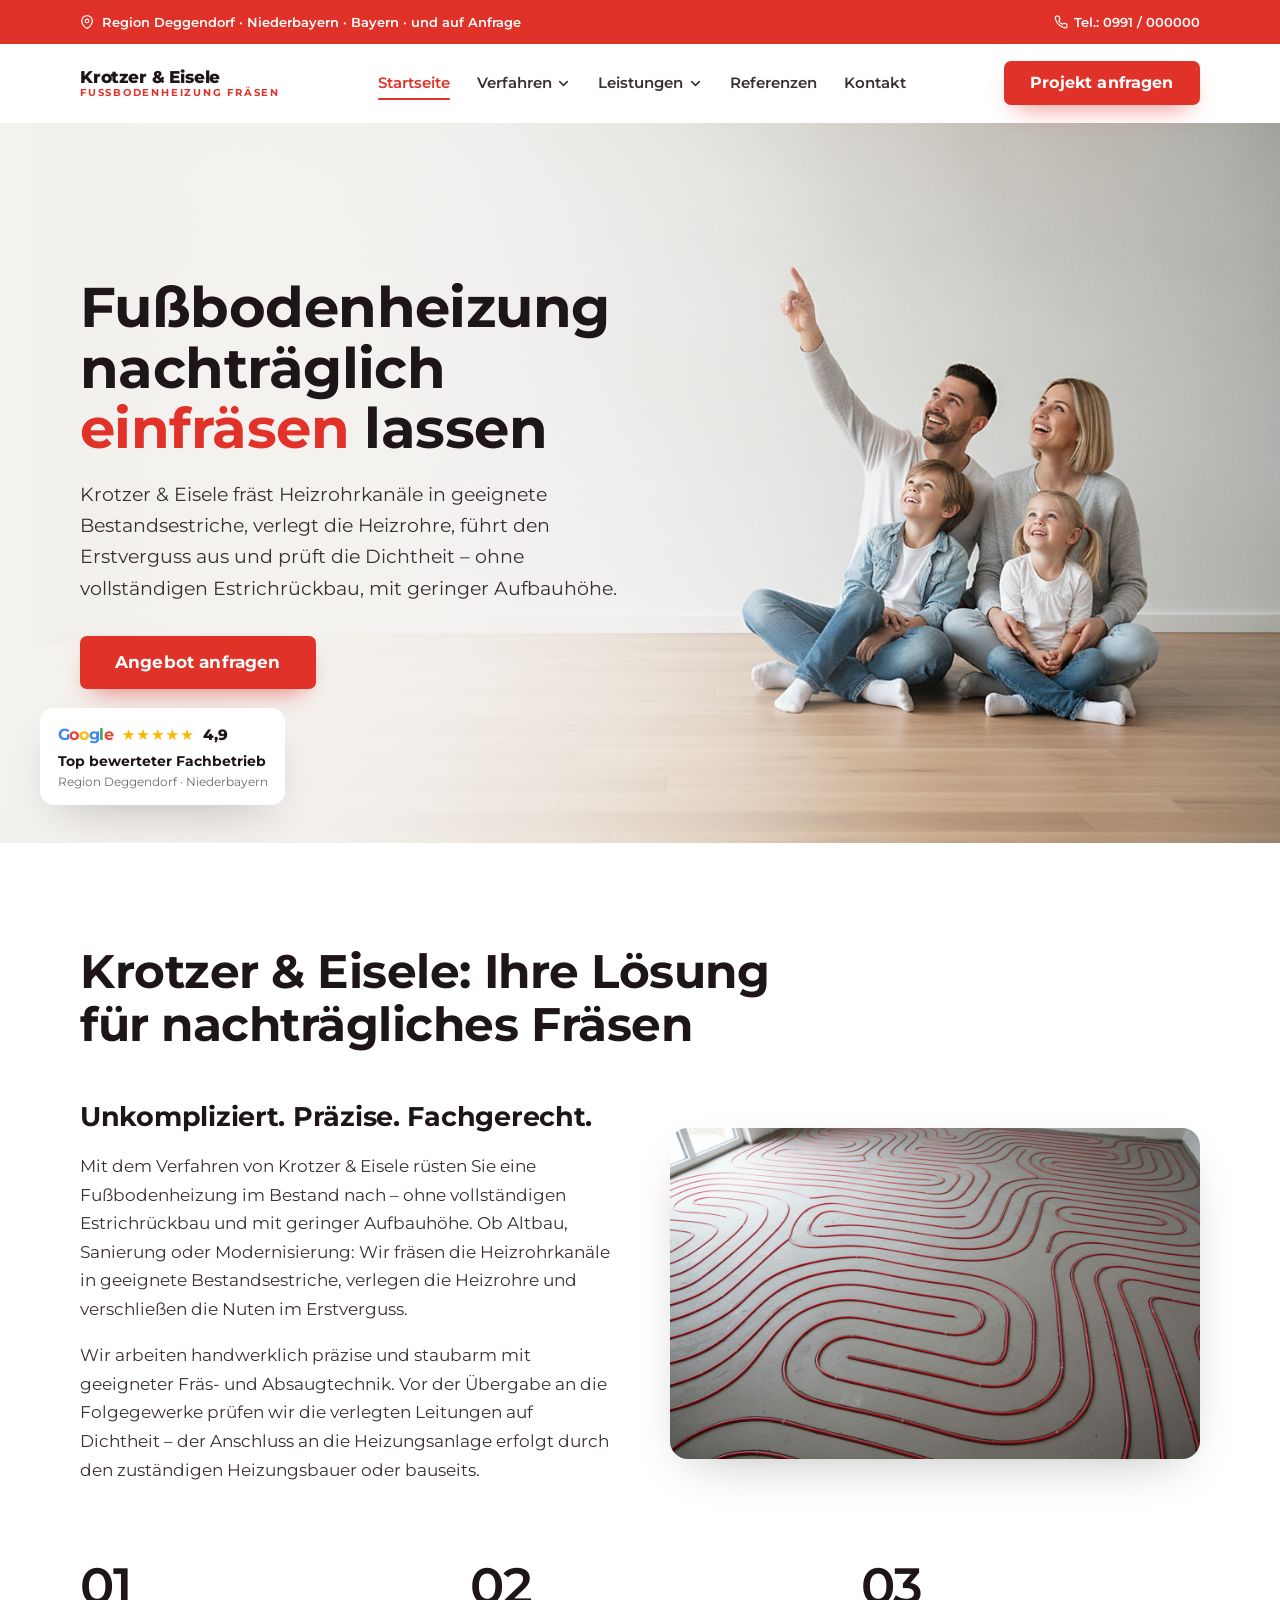
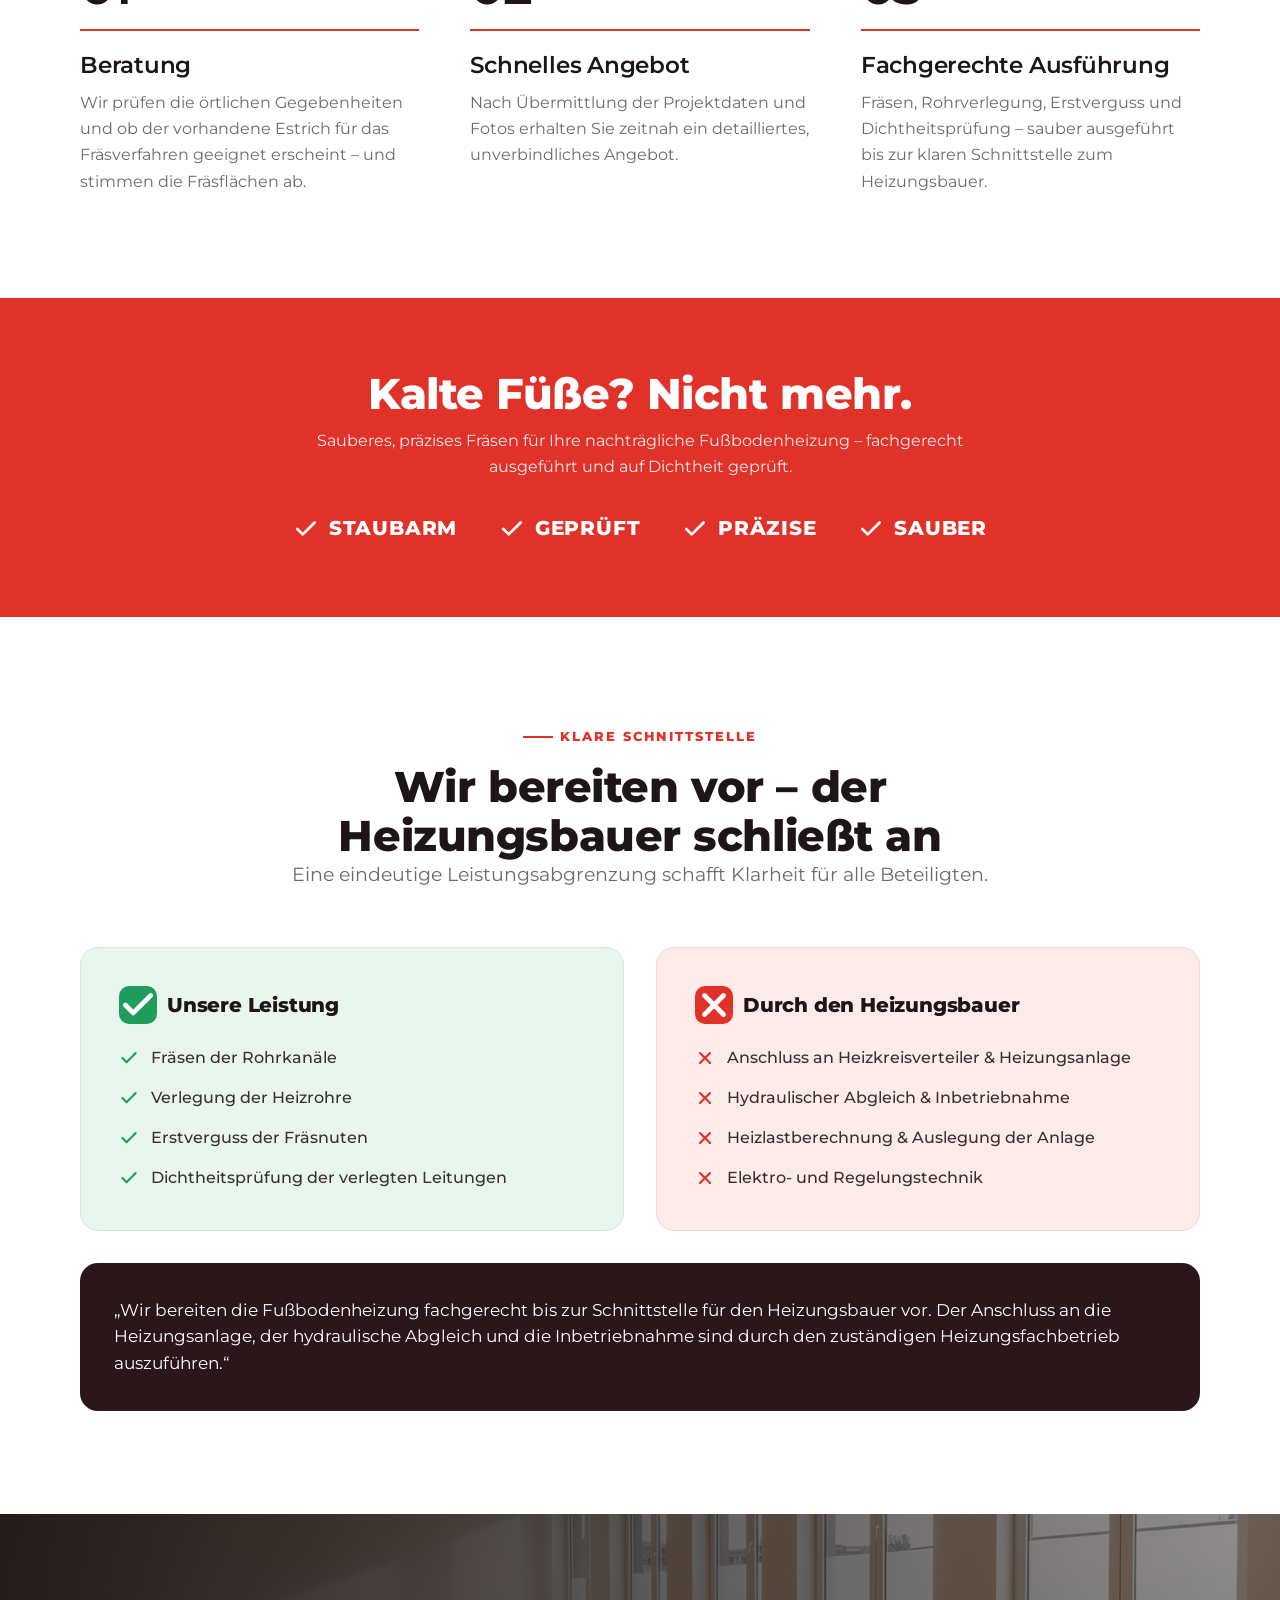
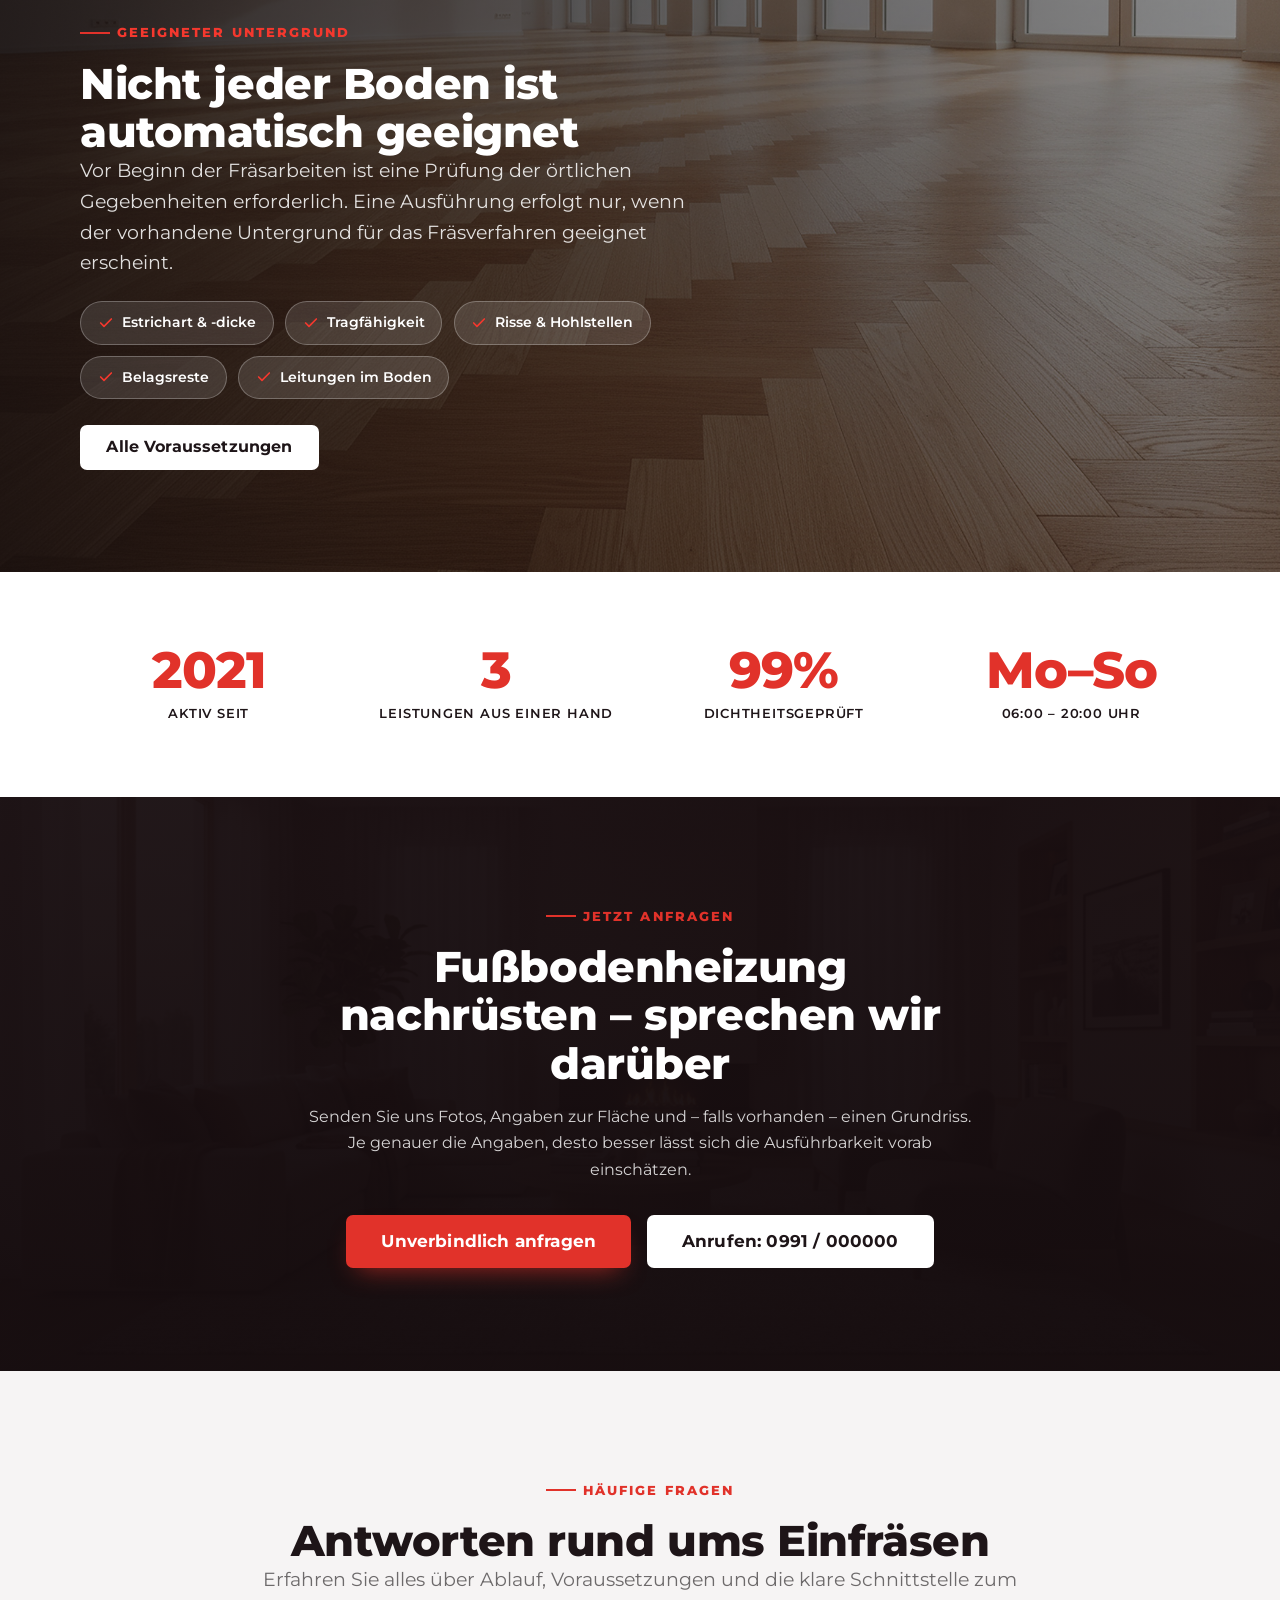
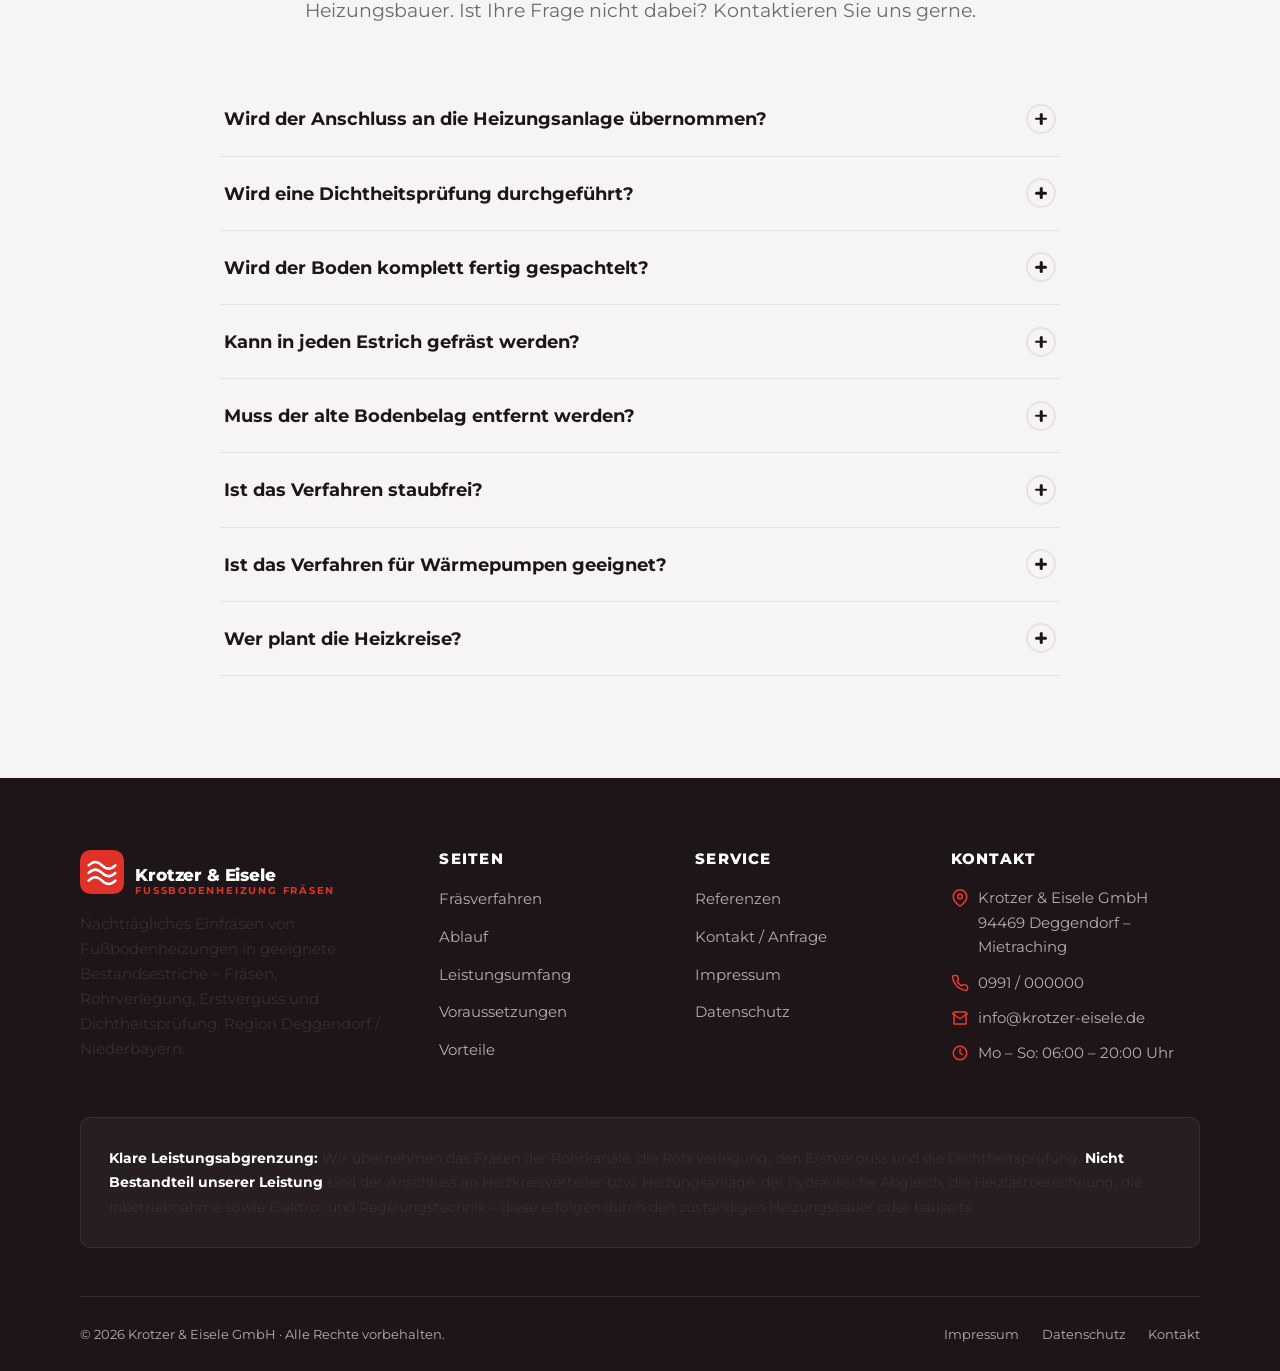
==== index.html @ 9b127408 "Website Krotzer & Eisele GmbH – Fußbodenheizung fräsen Mehrseitige Website (Start, Fräsverfahren, Ab" ====
<!DOCTYPE html>
<html lang="de">
<head>
<meta charset="UTF-8">
<meta name="viewport" content="width=device-width, initial-scale=1">
<title>Fußbodenheizung nachträglich einfräsen lassen | Krotzer &amp; Eisele GmbH</title>
<meta name="description" content="Krotzer &amp; Eisele GmbH fräst Fußbodenheizungen nachträglich in geeignete Bestandsestriche – Fräsen, Rohrverlegung, Erstverguss und Dichtheitsprüfung. Ohne vollständigen Estrichrückbau, mit geringer Aufbauhöhe. Region Deggendorf / Niederbayern.">
<meta name="keywords" content="Fußbodenheizung fräsen, Fußbodenheizung nachträglich fräsen, Fußbodenheizung einfräsen, Heizrohre in Estrich fräsen, Fußbodenheizung nachrüsten Deggendorf">
<link rel="preconnect" href="https://fonts.googleapis.com">
<link rel="preconnect" href="https://fonts.gstatic.com" crossorigin>
<link href="https://fonts.googleapis.com/css2?family=Montserrat:wght@400;500;600;700;800&display=swap" rel="stylesheet">
<link rel="stylesheet" href="css/style.css?v=22">
</head>
<body>

<!-- ============ HEADER (auf allen Seiten identisch) ============ -->
<!-- ============ TOP-LEISTE (auf allen Seiten identisch) ============ -->
<div class="topbar">
  <div class="container">
    <span class="topbar__regions"><svg viewBox="0 0 24 24" fill="none" stroke="currentColor" stroke-width="2" stroke-linecap="round" stroke-linejoin="round"><path d="M21 10c0 7-9 13-9 13s-9-6-9-13a9 9 0 0 1 18 0z"/><circle cx="12" cy="10" r="3"/></svg> Region Deggendorf · Niederbayern · Bayern · und auf Anfrage</span>
    <!-- TODO: echte Telefonnummer -->
    <a href="tel:+4999100000000"><svg viewBox="0 0 24 24" fill="none" stroke="currentColor" stroke-width="2" stroke-linecap="round" stroke-linejoin="round"><path d="M22 16.92v3a2 2 0 0 1-2.18 2 19.79 19.79 0 0 1-8.63-3.07 19.5 19.5 0 0 1-6-6 19.79 19.79 0 0 1-3.07-8.67A2 2 0 0 1 4.11 2h3a2 2 0 0 1 2 1.72c.13.96.36 1.9.7 2.81a2 2 0 0 1-.45 2.11L8.09 9.91a16 16 0 0 0 6 6l1.27-1.27a2 2 0 0 1 2.11-.45c.91.34 1.85.57 2.81.7A2 2 0 0 1 22 16.92z"/></svg> Tel.: 0991 / 000000</a>
  </div>
</div>
<header class="header">
  <div class="container nav">
    <a href="index.html" class="brand" aria-label="Krotzer & Eisele GmbH – Startseite">
      <span class="brand__txt"><b>Krotzer &amp; Eisele</b><small>Fußbodenheizung fräsen</small></span>
    </a>

    <nav class="nav-links" aria-label="Hauptnavigation">
      <a href="index.html">Startseite</a>
      <div class="nav-item has-dropdown">
        <a href="fraesen.html" class="nav-toggle" aria-haspopup="true">Verfahren<svg class="caret" viewBox="0 0 24 24" fill="none" stroke="currentColor" stroke-width="2.5" stroke-linecap="round" stroke-linejoin="round"><polyline points="6 9 12 15 18 9"/></svg></a>
        <div class="dropdown">
          <a href="fraesen.html">Fräsverfahren</a>
          <a href="ablauf.html">Ablauf</a>
          <a href="voraussetzungen.html">Voraussetzungen</a>
        </div>
      </div>
      <div class="nav-item has-dropdown">
        <a href="leistungen.html" class="nav-toggle" aria-haspopup="true">Leistungen<svg class="caret" viewBox="0 0 24 24" fill="none" stroke="currentColor" stroke-width="2.5" stroke-linecap="round" stroke-linejoin="round"><polyline points="6 9 12 15 18 9"/></svg></a>
        <div class="dropdown">
          <a href="leistungen.html">Leistungsumfang</a>
          <a href="vorteile.html">Vorteile</a>
        </div>
      </div>
      <a href="referenzen.html">Referenzen</a>
      <a href="kontakt.html">Kontakt</a>
    </nav>

    <div class="nav-cta">
      <a href="kontakt.html" class="btn btn--primary">Projekt anfragen</a>
      <button class="burger" aria-label="Menü öffnen" aria-expanded="false"><span></span><span></span><span></span></button>
    </div>
  </div>
</header>

<div class="mobile-nav" id="mobileNav">
  <ul>
    <li><a href="index.html">Startseite</a></li>
    <li><a href="fraesen.html">Fußbodenheizung fräsen</a></li>
    <li><a href="ablauf.html">Ablauf</a></li>
    <li><a href="leistungen.html">Leistungsumfang</a></li>
    <li><a href="voraussetzungen.html">Voraussetzungen</a></li>
    <li><a href="vorteile.html">Vorteile</a></li>
    <li><a href="referenzen.html">Referenzen / Projekte</a></li>
    <li><a href="kontakt.html">Kontakt / Anfrage</a></li>
    <a href="kontakt.html" class="btn btn--primary btn--block">Projekt anfragen</a>
  </ul>
</div>

<main>

  <!-- ============ HERO (Vollflächen-Bild, Familie rechts) ============ -->
  <section class="hero">
    <div class="container">
      <div class="hero__content">
        <h1 class="reveal">Fußbodenheizung nachträglich <span class="text-red">einfräsen</span> lassen</h1>
        <p class="hero__sub reveal" data-d="1">Krotzer &amp; Eisele fräst Heizrohrkanäle in geeignete Bestandsestriche, verlegt die Heizrohre, führt den Erstverguss aus und prüft die Dichtheit – ohne vollständigen Estrichrückbau, mit geringer Aufbauhöhe.</p>
        <div class="hero__actions reveal" data-d="2">
          <a href="kontakt.html" class="btn btn--primary btn--lg">Angebot anfragen</a>
        </div>
      </div>
    </div>
    <div class="hero__bg"><img src="assets/img/hero-familie-bg.jpg?v=3" alt="Familie mit zwei Kindern genießt die behagliche Wärme einer nachträglich eingefrästen Fußbodenheizung"></div>
    <!-- TODO: durch echte Google-/Trustindex-Bewertung ersetzen -->
    <div class="hero__badge reveal" data-d="3">
      <div class="gbadge__top">
        <span class="gbadge__g"><i style="color:#4285F4">G</i><i style="color:#EA4335">o</i><i style="color:#FBBC05">o</i><i style="color:#4285F4">g</i><i style="color:#34A853">l</i><i style="color:#EA4335">e</i></span>
        <span class="gbadge__stars">★★★★★</span>
        <span class="gbadge__rate">4,9</span>
      </div>
      <b>Top bewerteter Fachbetrieb</b>
      <small>Region Deggendorf · Niederbayern</small>
    </div>
  </section>

  <!-- ============ System / Lösung (Layout wie Referenz) ============ -->
  <section class="section">
    <div class="container">
      <h2 class="sys__title reveal">Krotzer &amp; Eisele: Ihre Lösung für nachträgliches Fräsen</h2>
      <div class="sys__grid">
        <div class="sys__text reveal">
          <h3>Unkompliziert. Präzise. Fachgerecht.</h3>
          <p>Mit dem Verfahren von Krotzer &amp; Eisele rüsten Sie eine Fußbodenheizung im Bestand nach – ohne vollständigen Estrichrückbau und mit geringer Aufbauhöhe. Ob Altbau, Sanierung oder Modernisierung: Wir fräsen die Heizrohrkanäle in geeignete Bestandsestriche, verlegen die Heizrohre und verschließen die Nuten im Erstverguss.</p>
          <p>Wir arbeiten handwerklich präzise und staubarm mit geeigneter Fräs- und Absaugtechnik. Vor der Übergabe an die Folgegewerke prüfen wir die verlegten Leitungen auf Dichtheit – der Anschluss an die Heizungsanlage erfolgt durch den zuständigen Heizungsbauer oder bauseits.</p>
        </div>
        <div class="sys__media reveal" data-d="1">
          <img src="assets/img/fraesbild-raum.png" alt="Gefräste Heizrohrkanäle mit verlegten Heizrohren in einem Raum">
        </div>
      </div>
      <div class="sys__steps">
        <div class="numstep reveal">
          <div class="numstep__n">01</div><div class="numstep__rule"></div>
          <h3>Beratung</h3>
          <p>Wir prüfen die örtlichen Gegebenheiten und ob der vorhandene Estrich für das Fräsverfahren geeignet erscheint – und stimmen die Fräsflächen ab.</p>
        </div>
        <div class="numstep reveal" data-d="1">
          <div class="numstep__n">02</div><div class="numstep__rule"></div>
          <h3>Schnelles Angebot</h3>
          <p>Nach Übermittlung der Projektdaten und Fotos erhalten Sie zeitnah ein detailliertes, unverbindliches Angebot.</p>
        </div>
        <div class="numstep reveal" data-d="2">
          <div class="numstep__n">03</div><div class="numstep__rule"></div>
          <h3>Fachgerechte Ausführung</h3>
          <p>Fräsen, Rohrverlegung, Erstverguss und Dichtheitsprüfung – sauber ausgeführt bis zur klaren Schnittstelle zum Heizungsbauer.</p>
        </div>
      </div>
    </div>
  </section>

  <!-- ============ USP Banner ============ -->
  <section class="section section--tight usp">
    <div class="container">
      <h2 class="reveal">Kalte Füße? Nicht mehr.</h2>
      <p class="reveal" style="color:rgba(255,255,255,.9);max-width:60ch;margin-inline:auto;margin-top:.6rem">Sauberes, präzises Fräsen für Ihre nachträgliche Fußbodenheizung – fachgerecht ausgeführt und auf Dichtheit geprüft.</p>
      <div class="usp__row reveal" data-d="1">
        <span><svg viewBox="0 0 24 24" fill="none" stroke="currentColor" stroke-width="2.5" stroke-linecap="round" stroke-linejoin="round"><polyline points="20 6 9 17 4 12"/></svg>Staubarm</span>
        <span><svg viewBox="0 0 24 24" fill="none" stroke="currentColor" stroke-width="2.5" stroke-linecap="round" stroke-linejoin="round"><polyline points="20 6 9 17 4 12"/></svg>Geprüft</span>
        <span><svg viewBox="0 0 24 24" fill="none" stroke="currentColor" stroke-width="2.5" stroke-linecap="round" stroke-linejoin="round"><polyline points="20 6 9 17 4 12"/></svg>Präzise</span>
        <span><svg viewBox="0 0 24 24" fill="none" stroke="currentColor" stroke-width="2.5" stroke-linecap="round" stroke-linejoin="round"><polyline points="20 6 9 17 4 12"/></svg>Sauber</span>
      </div>
    </div>
  </section>

  <!-- ============ Leistungsabgrenzung (Schnittstelle) ============ -->
  <section class="section">
    <div class="container">
      <div class="section-head section-head--center reveal">
        <span class="eyebrow eyebrow--center">Klare Schnittstelle</span>
        <h2>Wir bereiten vor – der Heizungsbauer schließt an</h2>
        <p class="lead" style="margin-inline:auto">Eine eindeutige Leistungsabgrenzung schafft Klarheit für alle Beteiligten.</p>
      </div>
      <div class="scope">
        <div class="scope__col scope__col--do reveal">
          <h3><span class="scope__badge"><svg viewBox="0 0 24 24" fill="none" stroke="currentColor" stroke-width="3" stroke-linecap="round" stroke-linejoin="round"><polyline points="20 6 9 17 4 12"/></svg></span>Unsere Leistung</h3>
          <ul>
            <li><svg viewBox="0 0 24 24" fill="none" stroke="currentColor" stroke-width="2.5" stroke-linecap="round" stroke-linejoin="round"><polyline points="20 6 9 17 4 12"/></svg>Fräsen der Rohrkanäle</li>
            <li><svg viewBox="0 0 24 24" fill="none" stroke="currentColor" stroke-width="2.5" stroke-linecap="round" stroke-linejoin="round"><polyline points="20 6 9 17 4 12"/></svg>Verlegung der Heizrohre</li>
            <li><svg viewBox="0 0 24 24" fill="none" stroke="currentColor" stroke-width="2.5" stroke-linecap="round" stroke-linejoin="round"><polyline points="20 6 9 17 4 12"/></svg>Erstverguss der Fräsnuten</li>
            <li><svg viewBox="0 0 24 24" fill="none" stroke="currentColor" stroke-width="2.5" stroke-linecap="round" stroke-linejoin="round"><polyline points="20 6 9 17 4 12"/></svg>Dichtheitsprüfung der verlegten Leitungen</li>
          </ul>
        </div>
        <div class="scope__col scope__col--dont reveal" data-d="1">
          <h3><span class="scope__badge"><svg viewBox="0 0 24 24" fill="none" stroke="currentColor" stroke-width="3" stroke-linecap="round" stroke-linejoin="round"><line x1="18" y1="6" x2="6" y2="18"/><line x1="6" y1="6" x2="18" y2="18"/></svg></span>Durch den Heizungsbauer</h3>
          <ul>
            <li><svg viewBox="0 0 24 24" fill="none" stroke="currentColor" stroke-width="2.5" stroke-linecap="round" stroke-linejoin="round"><line x1="18" y1="6" x2="6" y2="18"/><line x1="6" y1="6" x2="18" y2="18"/></svg>Anschluss an Heizkreisverteiler &amp; Heizungsanlage</li>
            <li><svg viewBox="0 0 24 24" fill="none" stroke="currentColor" stroke-width="2.5" stroke-linecap="round" stroke-linejoin="round"><line x1="18" y1="6" x2="6" y2="18"/><line x1="6" y1="6" x2="18" y2="18"/></svg>Hydraulischer Abgleich &amp; Inbetriebnahme</li>
            <li><svg viewBox="0 0 24 24" fill="none" stroke="currentColor" stroke-width="2.5" stroke-linecap="round" stroke-linejoin="round"><line x1="18" y1="6" x2="6" y2="18"/><line x1="6" y1="6" x2="18" y2="18"/></svg>Heizlastberechnung &amp; Auslegung der Anlage</li>
            <li><svg viewBox="0 0 24 24" fill="none" stroke="currentColor" stroke-width="2.5" stroke-linecap="round" stroke-linejoin="round"><line x1="18" y1="6" x2="6" y2="18"/><line x1="6" y1="6" x2="18" y2="18"/></svg>Elektro- und Regelungstechnik</li>
          </ul>
        </div>
      </div>
      <div class="scope__note reveal">„Wir bereiten die Fußbodenheizung fachgerecht bis zur Schnittstelle für den Heizungsbauer vor. Der Anschluss an die Heizungsanlage, der hydraulische Abgleich und die Inbetriebnahme sind durch den zuständigen Heizungsfachbetrieb auszuführen.“</div>
    </div>
  </section>

  <!-- ============ Voraussetzungen Teaser (Vollflächen-Bild) ============ -->
  <section class="section bgband">
    <div class="bgband__img"><img src="assets/img/parkett-boden.jpg?v=1" alt="Parkettboden – nicht jeder Untergrund ist automatisch zum Einfräsen geeignet"></div>
    <div class="container">
      <div class="bgband__content reveal">
        <span class="eyebrow">Geeigneter Untergrund</span>
        <h2>Nicht jeder Boden ist automatisch geeignet</h2>
        <p class="lead" style="margin-bottom:1.4rem">Vor Beginn der Fräsarbeiten ist eine Prüfung der örtlichen Gegebenheiten erforderlich. Eine Ausführung erfolgt nur, wenn der vorhandene Untergrund für das Fräsverfahren geeignet erscheint.</p>
        <ul class="chips">
          <li><svg viewBox="0 0 24 24" fill="none" stroke="currentColor" stroke-width="2.5" stroke-linecap="round" stroke-linejoin="round"><polyline points="20 6 9 17 4 12"/></svg>Estrichart &amp; -dicke</li>
          <li><svg viewBox="0 0 24 24" fill="none" stroke="currentColor" stroke-width="2.5" stroke-linecap="round" stroke-linejoin="round"><polyline points="20 6 9 17 4 12"/></svg>Tragfähigkeit</li>
          <li><svg viewBox="0 0 24 24" fill="none" stroke="currentColor" stroke-width="2.5" stroke-linecap="round" stroke-linejoin="round"><polyline points="20 6 9 17 4 12"/></svg>Risse &amp; Hohlstellen</li>
          <li><svg viewBox="0 0 24 24" fill="none" stroke="currentColor" stroke-width="2.5" stroke-linecap="round" stroke-linejoin="round"><polyline points="20 6 9 17 4 12"/></svg>Belagsreste</li>
          <li><svg viewBox="0 0 24 24" fill="none" stroke="currentColor" stroke-width="2.5" stroke-linecap="round" stroke-linejoin="round"><polyline points="20 6 9 17 4 12"/></svg>Leitungen im Boden</li>
        </ul>
        <div style="margin-top:1.6rem"><a href="voraussetzungen.html" class="btn btn--light">Alle Voraussetzungen</a></div>
      </div>
    </div>
  </section>

  <!-- ============ Stats ============ -->
  <section class="section section--tight">
    <div class="container">
      <div class="stats">
        <div class="reveal"><div class="stat__num">2021</div><div class="stat__label">Aktiv seit</div></div>
        <div class="reveal" data-d="1"><div class="stat__num"><span data-count="4">0</span></div><div class="stat__label">Leistungen aus einer Hand</div></div>
        <div class="reveal" data-d="2"><div class="stat__num"><span data-count="100">0</span>%</div><div class="stat__label">Dichtheitsgeprüft</div></div>
        <div class="reveal" data-d="3"><div class="stat__num">Mo–So</div><div class="stat__label">06:00 – 20:00 Uhr</div></div>
      </div>
    </div>
  </section>

  <!-- ============ CTA ============ -->
  <section class="section cta">
    <div class="cta__media"><img src="assets/img/cta-warmth.png" alt="Behaglich warmer Wohnraum"></div>
    <div class="container">
      <div class="cta__inner reveal">
        <span class="eyebrow eyebrow--center">Jetzt anfragen</span>
        <h2>Fußbodenheizung nachrüsten – sprechen wir darüber</h2>
        <p>Senden Sie uns Fotos, Angaben zur Fläche und – falls vorhanden – einen Grundriss. Je genauer die Angaben, desto besser lässt sich die Ausführbarkeit vorab einschätzen.</p>
        <div class="cta__actions">
          <a href="kontakt.html" class="btn btn--primary btn--lg">Unverbindlich anfragen</a>
          <!-- TODO: echte Telefonnummer -->
          <a href="tel:+4999100000000" class="btn btn--light btn--lg">Anrufen: 0991 / 000000</a>
        </div>
      </div>
    </div>
  </section>

  <!-- ============ FAQ (letzte Section der Landingpage) ============ -->
  <section class="section section--soft" id="faq">
    <div class="container">
      <div class="section-head section-head--center reveal">
        <span class="eyebrow eyebrow--center">Häufige Fragen</span>
        <h2>Antworten rund ums Einfräsen</h2>
        <p class="lead" style="margin-inline:auto">Erfahren Sie alles über Ablauf, Voraussetzungen und die klare Schnittstelle zum Heizungsbauer. Ist Ihre Frage nicht dabei? Kontaktieren Sie uns gerne.</p>
      </div>
      <div class="faq">
        <div class="faq__item reveal">
          <button class="faq__q" aria-expanded="false">Wird der Anschluss an die Heizungsanlage übernommen?<span class="faq__ic"></span></button>
          <div class="faq__a"><div class="faq__a-inner">Nein. Die Krotzer &amp; Eisele GmbH übernimmt das Fräsen, die Rohrverlegung, den Erstverguss und die Dichtheitsprüfung. Der Anschluss an die Heizungsanlage bzw. an den Heizkreisverteiler erfolgt durch den Heizungsbauer oder bauseits.</div></div>
        </div>
        <div class="faq__item reveal">
          <button class="faq__q" aria-expanded="false">Wird eine Dichtheitsprüfung durchgeführt?<span class="faq__ic"></span></button>
          <div class="faq__a"><div class="faq__a-inner">Ja. Nach der Verlegung der Heizrohre wird eine Dichtheitsprüfung durchgeführt.</div></div>
        </div>
        <div class="faq__item reveal">
          <button class="faq__q" aria-expanded="false">Wird der Boden komplett fertig gespachtelt?<span class="faq__ic"></span></button>
          <div class="faq__a"><div class="faq__a-inner">Die Krotzer &amp; Eisele GmbH führt den Erstverguss der Fräsnuten aus. Weitere Ausgleichs-, Spachtel-, Oberbelags- oder Bodenbelagsarbeiten sind gesondert abzustimmen.</div></div>
        </div>
        <div class="faq__item reveal">
          <button class="faq__q" aria-expanded="false">Kann in jeden Estrich gefräst werden?<span class="faq__ic"></span></button>
          <div class="faq__a"><div class="faq__a-inner">Nein. Der vorhandene Estrich muss geeignet sein. Estrichart, Estrichdicke, Tragfähigkeit, Hohlstellen, Risse, Feuchte und vorhandene Belagsreste sind vorab zu prüfen.</div></div>
        </div>
        <div class="faq__item reveal">
          <button class="faq__q" aria-expanded="false">Muss der alte Bodenbelag entfernt werden?<span class="faq__ic"></span></button>
          <div class="faq__a"><div class="faq__a-inner">In der Regel muss der vorhandene Bodenbelag entfernt werden, damit der Estrich zugänglich ist und die Fräsarbeiten ordnungsgemäß ausgeführt werden können. Die konkrete Vorbereitung hängt vom vorhandenen Bodenaufbau ab.</div></div>
        </div>
        <div class="faq__item reveal">
          <button class="faq__q" aria-expanded="false">Ist das Verfahren staubfrei?<span class="faq__ic"></span></button>
          <div class="faq__a"><div class="faq__a-inner">Mit geeigneter Fräs- und Absaugtechnik kann staubarm gearbeitet werden. Eine vollständig staubfreie Ausführung sollte jedoch nicht pauschal zugesichert werden.</div></div>
        </div>
        <div class="faq__item reveal">
          <button class="faq__q" aria-expanded="false">Ist das Verfahren für Wärmepumpen geeignet?<span class="faq__ic"></span></button>
          <div class="faq__a"><div class="faq__a-inner">Eine Fußbodenheizung kann aufgrund niedriger Systemtemperaturen gut mit modernen Wärmeerzeugern, insbesondere Wärmepumpen, kombiniert werden. Die heizungstechnische Auslegung, der Anschluss und die Inbetriebnahme sind durch den Heizungsbauer bzw. Fachplaner festzulegen.</div></div>
        </div>
        <div class="faq__item reveal">
          <button class="faq__q" aria-expanded="false">Wer plant die Heizkreise?<span class="faq__ic"></span></button>
          <div class="faq__a"><div class="faq__a-inner">Die Fräs- und Rohrführung wird vor Ausführung abgestimmt. Die heizungstechnische Auslegung, Heizlastberechnung, Dimensionierung, Verteilerplanung und Einbindung in die Heizungsanlage sind durch den Heizungsbauer oder Fachplaner zu erbringen, sofern dies nicht gesondert beauftragt wird.</div></div>
        </div>
      </div>
    </div>
  </section>

</main>

<!-- ============ FOOTER (auf allen Seiten identisch) ============ -->
<footer class="footer">
  <div class="container">
    <div class="footer__grid">
      <div class="footer__brand">
        <a href="index.html" class="brand" aria-label="Krotzer & Eisele GmbH">
          <svg class="brand__mark" viewBox="0 0 46 46" aria-hidden="true">
            <rect width="46" height="46" rx="11" fill="#E1322A"/>
            <g stroke="#fff" stroke-width="2.6" fill="none" stroke-linecap="round">
              <path d="M9 16 q7 -7 14 0 t14 0"/><path d="M9 24 q7 -7 14 0 t14 0"/><path d="M9 32 q7 -7 14 0 t14 0"/>
            </g>
          </svg>
          <span class="brand__txt"><b>Krotzer &amp; Eisele</b><small>Fußbodenheizung fräsen</small></span>
        </a>
        <p>Nachträgliches Einfräsen von Fußbodenheizungen in geeignete Bestandsestriche – Fräsen, Rohrverlegung, Erstverguss und Dichtheitsprüfung. Region Deggendorf / Niederbayern.</p>
      </div>
      <div>
        <h4>Seiten</h4>
        <ul>
          <li><a href="fraesen.html">Fräsverfahren</a></li>
          <li><a href="ablauf.html">Ablauf</a></li>
          <li><a href="leistungen.html">Leistungsumfang</a></li>
          <li><a href="voraussetzungen.html">Voraussetzungen</a></li>
          <li><a href="vorteile.html">Vorteile</a></li>
        </ul>
      </div>
      <div>
        <h4>Service</h4>
        <ul>
          <li><a href="referenzen.html">Referenzen</a></li>
          <li><a href="kontakt.html">Kontakt / Anfrage</a></li>
          <li><a href="impressum.html">Impressum</a></li>
          <li><a href="datenschutz.html">Datenschutz</a></li>
        </ul>
      </div>
      <div>
        <h4>Kontakt</h4>
        <ul class="footer__contact">
          <li><svg viewBox="0 0 24 24" fill="none" stroke="currentColor" stroke-width="2" stroke-linecap="round" stroke-linejoin="round"><path d="M21 10c0 7-9 13-9 13s-9-6-9-13a9 9 0 0 1 18 0z"/><circle cx="12" cy="10" r="3"/></svg><span>Krotzer &amp; Eisele GmbH<br>94469 Deggendorf – Mietraching</span></li>
          <li><svg viewBox="0 0 24 24" fill="none" stroke="currentColor" stroke-width="2" stroke-linecap="round" stroke-linejoin="round"><path d="M22 16.92v3a2 2 0 0 1-2.18 2 19.79 19.79 0 0 1-8.63-3.07 19.5 19.5 0 0 1-6-6 19.79 19.79 0 0 1-3.07-8.67A2 2 0 0 1 4.11 2h3a2 2 0 0 1 2 1.72c.13.96.36 1.9.7 2.81a2 2 0 0 1-.45 2.11L8.09 9.91a16 16 0 0 0 6 6l1.27-1.27a2 2 0 0 1 2.11-.45c.91.34 1.85.57 2.81.7A2 2 0 0 1 22 16.92z"/></svg><a href="tel:+4999100000000">0991 / 000000</a></li>
          <li><svg viewBox="0 0 24 24" fill="none" stroke="currentColor" stroke-width="2" stroke-linecap="round" stroke-linejoin="round"><path d="M4 4h16v16H4z"/><path d="m22 6-10 7L2 6"/></svg><a href="mailto:info@krotzer-eisele.de">info@krotzer-eisele.de</a></li>
          <li><svg viewBox="0 0 24 24" fill="none" stroke="currentColor" stroke-width="2" stroke-linecap="round" stroke-linejoin="round"><circle cx="12" cy="12" r="9"/><path d="M12 7v5l3 2"/></svg><span>Mo – So: 06:00 – 20:00 Uhr</span></li>
        </ul>
      </div>
    </div>

    <div class="footer__scope">
      <p><b>Klare Leistungsabgrenzung:</b> Wir übernehmen das Fräsen der Rohrkanäle, die Rohrverlegung, den Erstverguss und die Dichtheitsprüfung. <b>Nicht Bestandteil unserer Leistung</b> sind der Anschluss an Heizkreisverteiler bzw. Heizungsanlage, der hydraulische Abgleich, die Heizlastberechnung, die Inbetriebnahme sowie Elektro- und Regelungstechnik – diese erfolgen durch den zuständigen Heizungsbauer oder bauseits.</p>
    </div>

    <div class="footer__bar">
      <span>© <span data-year>2026</span> Krotzer &amp; Eisele GmbH · Alle Rechte vorbehalten.</span>
      <span class="links"><a href="impressum.html">Impressum</a><a href="datenschutz.html">Datenschutz</a><a href="kontakt.html">Kontakt</a></span>
    </div>
  </div>
</footer>

<script src="js/main.js"></script>
</body>
</html>
---- css/style.css ----
/* =====================================================================
   Krotzer & Eisele GmbH – Fußbodenheizung fräsen
   Design system  ·  inspiriert am Look von MYN Fräsen
   Rot-Akzent / dunkles Anthrazit / Montserrat / klare Kanten
   ===================================================================== */

:root{
  /* Brand */
  --red:        #E1322A;
  --red-2:      #F4382E;
  --red-dark:   #B5241D;
  --ink:        #1E1518;   /* fast schwarz, leicht warm */
  --ink-2:      #2B161B;   /* dunkles Rotbraun (Referenz) */
  --ink-soft:   #3a2f31;

  --text:       #34302f;
  --muted:      #6d6a6b;
  --line:       #e7e3e3;

  --bg:         #ffffff;
  --bg-soft:    #f6f4f4;
  --bg-soft-2:  #f0ecec;

  --green:      #1f9d5c;
  --green-soft: #e8f6ee;
  --red-soft:   #fcebe9;

  --radius:     10px;
  --radius-sm:  7px;
  --radius-lg:  18px;
  --shadow:     0 18px 50px -22px rgba(20,12,14,.30);
  --shadow-sm:  0 8px 26px -16px rgba(20,12,14,.34);

  --maxw:       1200px;
  --gut:        clamp(20px, 5vw, 40px);

  --ff:         "Montserrat", system-ui, -apple-system, Segoe UI, Roboto, sans-serif;
  --t:          .28s cubic-bezier(.4,.0,.2,1);
}

/* ---------- reset ---------- */
*,*::before,*::after{box-sizing:border-box;margin:0;padding:0}
html{scroll-behavior:smooth;-webkit-text-size-adjust:100%}
body{
  font-family:var(--ff);color:var(--text);background:var(--bg);
  line-height:1.65;font-size:16px;font-weight:400;
  overflow-x:hidden;-webkit-font-smoothing:antialiased;
}
img{max-width:100%;display:block;height:auto}
a{color:inherit;text-decoration:none}
ul{list-style:none}
button{font-family:inherit;cursor:pointer;border:none;background:none}
input,textarea,select{font-family:inherit;font-size:1rem}

/* ---------- layout ---------- */
.container{width:100%;max-width:var(--maxw);margin-inline:auto;padding-inline:var(--gut)}
.section{padding-block:clamp(60px,8vw,108px)}
.section--soft{background:var(--bg-soft)}
.section--tight{padding-block:clamp(44px,6vw,72px)}

/* ---------- typography ---------- */
h1,h2,h3,h4{font-weight:800;line-height:1.12;color:var(--ink);letter-spacing:-.01em}
h1{font-size:clamp(2.1rem,5.2vw,3.6rem)}
h2{font-size:clamp(1.7rem,3.6vw,2.7rem)}
h3{font-size:clamp(1.18rem,2vw,1.5rem)}
p{color:var(--text)}
strong{font-weight:700;color:var(--ink)}

.eyebrow{
  display:inline-flex;align-items:center;gap:.55em;
  font-size:.8rem;font-weight:800;letter-spacing:.16em;text-transform:uppercase;
  color:var(--red);margin-bottom:1rem;
}
.eyebrow::before{content:"";width:30px;height:2px;background:var(--red);display:inline-block}
.eyebrow--center{justify-content:center}

.lead{font-size:clamp(1.02rem,1.5vw,1.16rem);color:var(--muted);max-width:62ch}
.section-head{max-width:760px;margin-bottom:clamp(34px,5vw,56px)}
.section-head--center{margin-inline:auto;text-align:center}

.text-red{color:var(--red)}
.uppercase{text-transform:uppercase}

/* ---------- buttons ---------- */
.btn{
  display:inline-flex;align-items:center;justify-content:center;gap:.6em;
  font-weight:700;font-size:.97rem;letter-spacing:.01em;
  padding:.95em 1.7em;border-radius:var(--radius-sm);
  transition:transform var(--t),box-shadow var(--t),background var(--t),color var(--t);
  white-space:nowrap;line-height:1;
}
.btn svg{width:1.1em;height:1.1em}
.btn--primary{background:var(--red);color:#fff;box-shadow:0 12px 26px -12px rgba(225,50,42,.7)}
.btn--primary:hover{background:var(--red-dark);transform:translateY(-2px);box-shadow:0 16px 30px -12px rgba(225,50,42,.8)}
.btn--ghost{background:transparent;color:var(--ink);border:2px solid var(--line)}
.btn--ghost:hover{border-color:var(--ink);transform:translateY(-2px)}
.btn--light{background:#fff;color:var(--ink)}
.btn--light:hover{transform:translateY(-2px);box-shadow:var(--shadow-sm)}
.btn--lg{padding:1.1em 2.1em;font-size:1.04rem}
.btn--block{width:100%}

/* ---------- header ---------- */
.header{
  position:sticky;top:0;z-index:60;background:rgba(255,255,255,.92);
  backdrop-filter:saturate(140%) blur(10px);
  border-bottom:1px solid transparent;transition:box-shadow var(--t),border-color var(--t)}
.header.is-stuck{box-shadow:0 8px 30px -18px rgba(0,0,0,.3);border-bottom-color:var(--line)}
.nav{display:flex;align-items:center;justify-content:space-between;gap:1.5rem;height:78px}
.brand{display:flex;align-items:center;gap:.7rem;flex-shrink:0}
.brand__mark{height:46px;width:46px;flex-shrink:0;display:block}
.brand__txt{display:flex;flex-direction:column;line-height:1.05}
.brand__txt b{font-size:1.05rem;font-weight:800;color:var(--ink);letter-spacing:-.01em}
.brand__txt small{font-size:.62rem;font-weight:700;letter-spacing:.18em;text-transform:uppercase;color:var(--red)}
.footer__brand .brand__txt b{color:#fff}
.nav-links{display:flex;align-items:center;gap:.25rem}
.nav-links a{
  font-size:.92rem;font-weight:600;color:var(--ink-soft);
  padding:.5em .78em;border-radius:6px;position:relative;transition:color var(--t);white-space:nowrap}
.nav-links a:hover,.nav-links a.active{color:var(--red)}
.nav-links>a.active::after,.nav-toggle.active::after{content:"";position:absolute;left:.78em;right:.78em;bottom:.15em;height:2px;background:var(--red);border-radius:2px}

/* dropdown */
.nav-item{position:relative;display:inline-flex;align-items:center}
.nav-toggle{display:inline-flex;align-items:center;gap:.32em}
.nav-toggle .caret{width:15px;height:15px;transition:transform var(--t)}
.nav-item:hover .nav-toggle .caret,.nav-item:focus-within .nav-toggle .caret{transform:rotate(180deg)}
.dropdown{position:absolute;top:100%;left:0;min-width:238px;background:#fff;border:1px solid var(--line);
  border-radius:12px;box-shadow:var(--shadow);padding:8px;display:flex;flex-direction:column;gap:2px;
  opacity:0;visibility:hidden;transform:translateY(10px);
  transition:opacity var(--t),transform var(--t),visibility var(--t);z-index:70}
.dropdown::before{content:"";position:absolute;left:0;right:0;top:-12px;height:12px}
.nav-item:hover .dropdown,.nav-item:focus-within .dropdown{opacity:1;visibility:visible;transform:none}
.dropdown a{padding:.64em .85em;border-radius:7px;font-size:.9rem;font-weight:600;color:var(--ink-soft);white-space:nowrap}
.dropdown a::after{display:none!important}
.dropdown a:hover,.dropdown a.active{background:var(--bg-soft);color:var(--red)}
.nav-cta{display:flex;align-items:center;gap:.9rem;flex-shrink:0}
.nav-phone{display:inline-flex;align-items:center;gap:.5em;font-weight:700;color:var(--ink);font-size:.95rem}
.nav-phone svg{width:1.05em;height:1.05em;color:var(--red)}
.burger{display:none;flex-direction:column;gap:5px;padding:8px;margin-right:-8px}
.burger span{width:26px;height:2.5px;background:var(--ink);border-radius:3px;transition:var(--t)}
.burger.is-open span:nth-child(1){transform:translateY(7.5px) rotate(45deg)}
.burger.is-open span:nth-child(2){opacity:0}
.burger.is-open span:nth-child(3){transform:translateY(-7.5px) rotate(-45deg)}

/* mobile drawer */
.mobile-nav{
  position:fixed;inset:78px 0 auto 0;background:#fff;z-index:55;
  transform:translateY(-120%);transition:transform .4s cubic-bezier(.4,0,.2,1);
  box-shadow:var(--shadow);border-bottom:1px solid var(--line);
  max-height:calc(100vh - 78px);overflow-y:auto}
.mobile-nav.is-open{transform:translateY(0)}
.mobile-nav ul{padding:14px var(--gut) 26px}
.mobile-nav a{display:block;padding:.95em .2em;font-weight:600;border-bottom:1px solid var(--line);color:var(--ink)}
.mobile-nav a:last-of-type{border-bottom:none}
.mobile-nav .btn{margin-top:18px}

/* ---------- top utility bar ---------- */
.topbar{background:var(--red);color:#fff;font-size:.84rem;font-weight:600}
.topbar .container{display:flex;align-items:center;justify-content:space-between;gap:1rem;min-height:44px;padding-block:.4rem}
.topbar a{color:#fff;display:inline-flex;align-items:center;gap:.45em}
.topbar a:hover{opacity:.85}
.topbar__regions{display:inline-flex;align-items:center;gap:.55em}
.topbar svg{width:1.05em;height:1.05em}

/* ---------- hero (Vollflächen-Bild, Familie rechts) ---------- */
.hero{position:relative;overflow:hidden;background:#f1efec;display:flex;align-items:center;min-height:min(82vh,720px)}
.hero__bg{position:absolute;inset:0;z-index:0}
.hero__bg img{width:100%;height:100%;object-fit:cover;object-position:right center;display:block}
.hero__bg::after{content:"";position:absolute;inset:0;
  background:linear-gradient(90deg,rgba(244,242,239,.98) 0%,rgba(244,242,239,.92) 26%,rgba(244,242,239,.55) 48%,rgba(244,242,239,.12) 66%,rgba(244,242,239,0) 78%)}
.hero .container{position:relative;z-index:2;width:100%}
.hero__content{max-width:560px;padding-block:clamp(40px,6vw,72px)}
.hero__content h1{color:var(--ink);font-weight:700;line-height:1.08;margin-bottom:1.3rem;font-size:clamp(2.2rem,4.6vw,3.5rem)}
.hero__content h1 .text-red{color:var(--red)}
.hero__sub{font-size:clamp(1.04rem,1.5vw,1.2rem);color:var(--ink-soft);margin-bottom:2rem;max-width:46ch;line-height:1.62}
.hero__actions{display:flex;flex-wrap:wrap;gap:1rem;align-items:center}

/* Google-Bewertungs-Badge (Platzhalter – echtes Widget/Google-Bewertung einbinden) */
.hero__badge{position:absolute;left:var(--gut);bottom:clamp(22px,3vw,42px);z-index:4;
  background:#fff;border-radius:14px;box-shadow:var(--shadow);padding:.8rem 1.1rem;max-width:290px}
.gbadge__top{display:flex;align-items:center;gap:.5rem;margin-bottom:.25rem}
.gbadge__g{font-weight:700;font-size:1.02rem;letter-spacing:-.02em}
.gbadge__g i{font-style:normal}
.gbadge__stars{color:#FFB400;letter-spacing:1px;font-size:.95rem}
.gbadge__rate{font-weight:800;color:var(--ink);font-size:.95rem}
.hero__badge b{display:block;font-size:.9rem;color:var(--ink);font-weight:700;line-height:1.25}
.hero__badge small{display:block;color:var(--muted);font-size:.76rem;margin-top:.1rem}

@media (max-width:880px){
  .hero{display:block;min-height:0}
  .hero__bg{position:relative;inset:auto}
  .hero__bg img{height:auto;max-height:62vh;object-position:right center}
  .hero__bg::after{display:none}
  .hero__content{max-width:none;text-align:center;padding-block:clamp(30px,7vw,46px)}
  .hero__actions{justify-content:center}
  .hero__sub{margin-inline:auto}
  .hero__badge{position:static;margin:0 auto;max-width:300px;
    transform:translateY(-26px);margin-bottom:-12px}
}

/* ---------- generic grids ---------- */
.grid{display:grid;gap:clamp(18px,2.4vw,28px)}
.grid-2{grid-template-columns:repeat(2,1fr)}
.grid-3{grid-template-columns:repeat(3,1fr)}
.grid-4{grid-template-columns:repeat(4,1fr)}

/* ---------- feature cards ---------- */
.card{
  background:#fff;border:1px solid var(--line);border-radius:var(--radius);
  padding:clamp(22px,2.6vw,32px);transition:transform var(--t),box-shadow var(--t),border-color var(--t);
  height:100%}
.card:hover{transform:translateY(-5px);box-shadow:var(--shadow);border-color:transparent}
.card__icon{width:54px;height:54px;border-radius:12px;display:grid;place-items:center;
  background:var(--red-soft);color:var(--red);margin-bottom:1.1rem}
.card__icon svg{width:26px;height:26px}
.card h3{margin-bottom:.55rem}
.card p{color:var(--muted);font-size:.96rem}

/* numbered step cards */
.step{position:relative;background:#fff;border:1px solid var(--line);border-radius:var(--radius);
  padding:clamp(24px,2.6vw,34px);height:100%;transition:transform var(--t),box-shadow var(--t)}
.step:hover{transform:translateY(-5px);box-shadow:var(--shadow)}
.step__num{font-size:2.6rem;font-weight:800;color:var(--bg-soft-2);line-height:1;letter-spacing:-.03em;
  -webkit-text-stroke:1px var(--line)}
.step.is-dark .step__num{color:#3a2a2d;-webkit-text-stroke:1px rgba(255,255,255,.16)}
.step h3{margin:.4rem 0 .55rem}
.step p{color:var(--muted);font-size:.96rem}
.step__tag{position:absolute;top:22px;right:24px;width:34px;height:34px;border-radius:9px;
  background:var(--red);color:#fff;display:grid;place-items:center;font-weight:800}

/* ---------- red USP banner ---------- */
.usp{background:var(--red);color:#fff;text-align:center}
.usp h2{color:#fff}
.usp__row{display:flex;flex-wrap:wrap;justify-content:center;gap:1rem 2.6rem;margin-top:2rem}
.usp__row span{display:inline-flex;align-items:center;gap:.5em;font-weight:800;text-transform:uppercase;
  letter-spacing:.04em;font-size:clamp(1rem,1.6vw,1.25rem)}
.usp__row svg{width:1.3em;height:1.3em}

/* ---------- System-/Lösungs-Section (Referenz-Layout) ---------- */
.sys__title{font-size:clamp(1.9rem,3.7vw,2.95rem);font-weight:700;line-height:1.12;letter-spacing:-.01em;
  margin-bottom:clamp(28px,4vw,52px);max-width:24ch}
.sys__grid{display:grid;grid-template-columns:1fr 1fr;gap:clamp(28px,5vw,60px);align-items:center;
  margin-bottom:clamp(40px,6vw,76px)}
.sys__text h3{font-size:clamp(1.3rem,2.2vw,1.7rem);font-weight:700;margin-bottom:1.2rem}
.sys__text p{color:var(--ink-soft);margin-bottom:1.1rem;font-size:1.04rem;line-height:1.72}
.sys__text p:last-child{margin-bottom:0}
.sys__media{border-radius:var(--radius-lg);overflow:hidden;box-shadow:var(--shadow);aspect-ratio:16/10;background:var(--bg-soft-2)}
.sys__media img{width:100%;height:100%;object-fit:cover;display:block}
.sys__steps{display:grid;grid-template-columns:repeat(3,1fr);gap:clamp(28px,4vw,56px)}
.numstep__n{font-size:clamp(2.4rem,4vw,3.2rem);font-weight:600;color:var(--ink);line-height:1;letter-spacing:-.02em;margin-bottom:1.1rem}
.numstep__rule{height:2px;background:var(--red);width:100%;margin-bottom:1.35rem}
.numstep h3{font-size:clamp(1.2rem,1.8vw,1.45rem);font-weight:600;margin-bottom:.7rem}
.numstep p{color:var(--muted);font-size:1rem;line-height:1.65}
@media (max-width:880px){
  .sys__grid{grid-template-columns:1fr;gap:28px}
  .sys__steps{grid-template-columns:1fr;gap:34px}
}

/* ---------- Prozess-Illustration + nummerierte Liste (Ablauf) ---------- */
.proc-illus{max-width:880px;margin:0 auto 0}
.proc-illus img{width:100%;height:auto;display:block}
.proc-illus + .section-head{position:relative;z-index:2;margin-top:clamp(-150px,-10vw,-70px)}
.proclist{max-width:820px;counter-reset:proc}
.proclist li{counter-increment:proc;position:relative;padding-left:3rem;margin-bottom:1.7rem;list-style:none}
.proclist li:last-child{margin-bottom:0}
.proclist li::before{content:counter(proc) ".";position:absolute;left:0;top:-1px;font-weight:700;font-size:1.2rem;color:var(--muted)}
.proclist__t{font-size:1.08rem;font-weight:700;color:var(--ink);margin-bottom:.32rem}
.proclist__t::after{content:":"}
.proclist p{color:var(--muted);line-height:1.65;font-size:1rem}

/* ---------- split / media+text ---------- */
.split{display:grid;grid-template-columns:1.05fr 1fr;gap:clamp(28px,5vw,64px);align-items:center}
.split--rev .split__media{order:2}
.split__media{border-radius:var(--radius-lg);overflow:hidden;box-shadow:var(--shadow);position:relative;aspect-ratio:3/2;background:var(--bg-soft-2)}
.split__media img{width:100%;height:100%;object-fit:cover}
.ticklist{margin-top:1.4rem;display:grid;gap:.8rem}
.ticklist li{display:flex;gap:.75rem;align-items:flex-start;font-weight:500}
.ticklist svg{width:22px;height:22px;flex-shrink:0;color:var(--green);margin-top:2px}
.ticklist.ticklist--red svg{color:var(--red)}

/* ---------- Leistungsabgrenzung ---------- */
.scope{display:grid;grid-template-columns:1fr 1fr;gap:clamp(20px,3vw,32px)}
.scope__col{border-radius:var(--radius-lg);padding:clamp(26px,3vw,40px);border:1px solid var(--line)}
.scope__col--do{background:var(--green-soft);border-color:#cdebd9}
.scope__col--dont{background:var(--red-soft);border-color:#f6d6d2}
.scope__col h3{display:flex;align-items:center;gap:.6rem;margin-bottom:1.3rem;font-size:1.25rem}
.scope__badge{width:38px;height:38px;border-radius:10px;display:grid;place-items:center;flex-shrink:0}
.scope__col--do .scope__badge{background:var(--green);color:#fff}
.scope__col--dont .scope__badge{background:var(--red);color:#fff}
.scope__col ul{display:grid;gap:.85rem}
.scope__col li{display:flex;gap:.7rem;align-items:flex-start;font-weight:500;color:var(--ink-soft)}
.scope__col li svg{width:20px;height:20px;flex-shrink:0;margin-top:3px}
.scope__col--do li svg{color:var(--green)}
.scope__col--dont li svg{color:var(--red)}
.scope__note{margin-top:clamp(24px,3vw,32px);background:var(--ink-2);color:#fff;border-radius:var(--radius-lg);
  padding:clamp(24px,3vw,34px);font-size:1.05rem;line-height:1.6}
.scope__note strong{color:#fff}

/* ---------- timeline (Ablauf) ---------- */
.timeline{position:relative;display:grid;gap:1.1rem}
.tl{display:grid;grid-template-columns:auto 1fr;gap:1.3rem;background:#fff;border:1px solid var(--line);
  border-radius:var(--radius);padding:clamp(20px,2.4vw,28px);transition:transform var(--t),box-shadow var(--t)}
.tl:hover{transform:translateX(4px);box-shadow:var(--shadow-sm)}
.tl__num{width:46px;height:46px;border-radius:50%;background:var(--ink-2);color:#fff;font-weight:800;
  display:grid;place-items:center;font-size:1.05rem;flex-shrink:0}
.tl:hover .tl__num{background:var(--red)}
.tl h3{font-size:1.18rem;margin-bottom:.3rem}
.tl p{color:var(--muted);font-size:.97rem}

/* ---------- service cards w/ image ---------- */
.svc{background:#fff;border:1px solid var(--line);border-radius:var(--radius);overflow:hidden;height:100%;
  transition:transform var(--t),box-shadow var(--t)}
.svc:hover{transform:translateY(-5px);box-shadow:var(--shadow)}
.svc__img{aspect-ratio:16/10;overflow:hidden;background:var(--bg-soft-2)}
.svc__img img{width:100%;height:100%;object-fit:cover;transition:transform .5s ease}
.svc:hover .svc__img img{transform:scale(1.05)}
.svc__body{padding:clamp(18px,2vw,26px)}
.svc__body h3{font-size:1.16rem;margin-bottom:.5rem}
.svc__body p{color:var(--muted);font-size:.94rem}

/* ---------- stats ---------- */
.stats{display:grid;grid-template-columns:repeat(4,1fr);gap:clamp(18px,3vw,30px);text-align:center}
.stat__num{font-size:clamp(2.2rem,4.5vw,3.2rem);font-weight:800;color:var(--red);line-height:1;letter-spacing:-.02em}
.stat__label{margin-top:.5rem;font-weight:600;color:var(--ink);text-transform:uppercase;letter-spacing:.06em;font-size:.82rem}

/* ---------- testimonials ---------- */
.quotes{display:grid;grid-template-columns:repeat(3,1fr);gap:clamp(18px,2.4vw,26px)}
.quote{background:#fff;border:1px solid var(--line);border-radius:var(--radius);padding:clamp(24px,2.6vw,32px);
  display:flex;flex-direction:column;height:100%}
.quote__stars{color:#FFC53D;letter-spacing:2px;margin-bottom:1rem}
.quote p{font-style:italic;color:var(--ink-soft);margin-bottom:1.3rem}
.quote__who{display:flex;align-items:center;gap:.8rem;margin-top:auto}
.quote__av{width:44px;height:44px;border-radius:50%;background:var(--ink-2);color:#fff;display:grid;place-items:center;font-weight:800}
.quote__who b{display:block;font-size:.95rem;color:var(--ink)}
.quote__who small{color:var(--muted)}

/* ---------- FAQ ---------- */
.faq{max-width:840px;margin-inline:auto}
.faq__item{border-bottom:1px solid var(--line)}
.faq__q{width:100%;display:flex;align-items:center;justify-content:space-between;gap:1.4rem;
  text-align:left;padding:1.35rem .25rem;font-weight:700;color:var(--ink);font-size:clamp(1rem,1.5vw,1.12rem)}
.faq__q:hover{color:var(--red)}
.faq__ic{flex-shrink:0;width:30px;height:30px;border-radius:50%;border:2px solid var(--line);position:relative;transition:var(--t)}
.faq__ic::before,.faq__ic::after{content:"";position:absolute;background:var(--ink);border-radius:2px;
  top:50%;left:50%;transform:translate(-50%,-50%);transition:var(--t)}
.faq__ic::before{width:12px;height:2.5px}
.faq__ic::after{width:2.5px;height:12px}
.faq__item.is-open .faq__ic{background:var(--red);border-color:var(--red)}
.faq__item.is-open .faq__ic::before,.faq__item.is-open .faq__ic::after{background:#fff}
.faq__item.is-open .faq__ic::after{transform:translate(-50%,-50%) scaleY(0)}
.faq__a{max-height:0;overflow:hidden;transition:max-height .4s ease}
.faq__a-inner{padding:0 .25rem 1.4rem;color:var(--muted);font-size:.98rem}
.faq__a-inner ul{display:grid;gap:.4rem;margin-top:.5rem}
.faq__a-inner li{padding-left:1.1rem;position:relative}
.faq__a-inner li::before{content:"";position:absolute;left:0;top:.6em;width:6px;height:6px;border-radius:50%;background:var(--red)}

/* ---------- CTA band ---------- */
.cta{position:relative;overflow:hidden;background:var(--ink-2);color:#fff;text-align:center}
.cta__media{position:absolute;inset:0}
.cta__media img{width:100%;height:100%;object-fit:cover;opacity:.22}
.cta__media::after{content:"";position:absolute;inset:0;background:linear-gradient(180deg,rgba(20,12,14,.8),rgba(20,12,14,.92))}
.cta__inner{position:relative;z-index:2;max-width:680px;margin-inline:auto}
.cta h2{color:#fff;margin-bottom:1rem}
.cta p{color:rgba(255,255,255,.82);margin-bottom:2rem}
.cta__actions{display:flex;flex-wrap:wrap;gap:1rem;justify-content:center}

/* ---------- contact / form ---------- */
.form-grid{display:grid;grid-template-columns:1.2fr .9fr;gap:clamp(28px,4vw,48px);align-items:start}
.form{background:#fff;border:1px solid var(--line);border-radius:var(--radius-lg);padding:clamp(24px,3vw,40px);box-shadow:var(--shadow-sm)}
.field{margin-bottom:1.1rem}
.field--row{display:grid;grid-template-columns:1fr 1fr;gap:1rem}
.field label{display:block;font-weight:600;font-size:.88rem;color:var(--ink);margin-bottom:.4rem}
.field label .req{color:var(--red)}
.field input,.field select,.field textarea{
  width:100%;padding:.8em .95em;border:1.5px solid var(--line);border-radius:var(--radius-sm);
  background:var(--bg-soft);color:var(--ink);transition:border-color var(--t),background var(--t)}
.field input:focus,.field select:focus,.field textarea:focus{outline:none;border-color:var(--red);background:#fff}
.field textarea{min-height:120px;resize:vertical}
.field--check{display:flex;gap:.65rem;align-items:flex-start}
.field--check input{width:auto;margin-top:.25rem}
.field--check label{font-weight:400;color:var(--muted);font-size:.85rem;margin:0}
.form__hint{background:var(--bg-soft);border-left:3px solid var(--red);padding:.9rem 1.1rem;border-radius:6px;
  font-size:.9rem;color:var(--muted);margin-bottom:1.6rem}
.form__note{font-size:.78rem;color:var(--muted);margin-top:.4rem}
.form__ok{display:none;background:var(--green-soft);border:1px solid #cdebd9;color:#13713f;
  padding:1rem 1.2rem;border-radius:var(--radius-sm);font-weight:600;margin-bottom:1.2rem}
.form__ok.show{display:block}

.contact-aside{display:grid;gap:1rem}
.contact-card{background:var(--ink-2);color:#fff;border-radius:var(--radius-lg);padding:clamp(24px,3vw,34px)}
.contact-card h3{color:#fff;margin-bottom:1.2rem}
.contact-row{display:flex;gap:.9rem;align-items:flex-start;padding:.7rem 0;border-bottom:1px solid rgba(255,255,255,.12)}
.contact-row:last-child{border-bottom:none}
.contact-row svg{width:22px;height:22px;color:var(--red-2);flex-shrink:0;margin-top:2px}
.contact-row b{display:block;color:#fff;font-size:.95rem}
.contact-row span{color:rgba(255,255,255,.72);font-size:.9rem}
.contact-row a{color:rgba(255,255,255,.72)}
.contact-row a:hover{color:#fff}

/* ---------- page hero (subpages) ---------- */
.pagehero{background:var(--ink-2);color:#fff;position:relative;overflow:hidden}
.pagehero::before{content:"";position:absolute;inset:0;
  background:radial-gradient(900px 380px at 85% -10%,rgba(225,50,42,.28),transparent 60%)}
.pagehero__inner{position:relative;z-index:2;padding-block:clamp(52px,8vw,96px);max-width:760px}
.pagehero h1{color:#fff;margin-bottom:1rem}
.pagehero p{color:rgba(255,255,255,.8);font-size:1.1rem;max-width:60ch}
.pagehero--tall{display:flex;align-items:center;min-height:clamp(440px,50vw,580px)}
.pagehero__bg{position:absolute;inset:0;z-index:0}
.pagehero__bg img{width:100%;height:100%;object-fit:cover;object-position:right center;display:block}
.pagehero--tall .pagehero__bg img{object-position:right bottom}
.pagehero--tall .container{width:100%}
.pagehero__bg::after{content:"";position:absolute;inset:0;
  background:linear-gradient(90deg,rgba(28,19,22,.93) 0%,rgba(28,19,22,.74) 44%,rgba(28,19,22,.34) 100%)}
.crumbs{display:flex;gap:.5rem;align-items:center;font-size:.85rem;color:rgba(255,255,255,.6);margin-bottom:1.2rem}
.crumbs a:hover{color:#fff}
.crumbs span{color:var(--red-2)}

/* ---------- info box ---------- */
.note-box{background:var(--bg-soft);border-left:4px solid var(--red);border-radius:var(--radius-sm);
  padding:clamp(20px,2.4vw,28px)}
.note-box h3{margin-bottom:.6rem;font-size:1.15rem}
.note-box p{color:var(--ink-soft)}
.note-box em{color:var(--ink);font-style:italic}

/* checklist chips (Voraussetzungen) */
.chips{display:flex;flex-wrap:wrap;gap:.7rem}
.chips li{display:inline-flex;align-items:center;gap:.5rem;background:#fff;border:1px solid var(--line);
  border-radius:50px;padding:.55rem 1.05rem;font-weight:600;font-size:.9rem;color:var(--ink-soft);
  transition:var(--t)}
.chips li:hover{border-color:var(--red);color:var(--red);transform:translateY(-2px)}
.chips li svg{width:16px;height:16px;color:var(--red)}

/* diagram caption */
.figure{border-radius:var(--radius-lg);overflow:hidden;border:1px solid var(--line);background:#fff}
.figure figcaption{padding:.9rem 1.2rem;font-size:.86rem;color:var(--muted);border-top:1px solid var(--line)}

/* ---------- prose (Rechtstexte) ---------- */
.prose{max-width:780px}
.prose h2{margin:2rem 0 .8rem;font-size:clamp(1.3rem,2.2vw,1.7rem)}
.prose h3{margin:1.7rem 0 .5rem;font-size:1.12rem}
.prose p{margin-bottom:1rem;color:var(--ink-soft)}
.prose ul{margin:0 0 1rem 1.1rem;list-style:disc;color:var(--ink-soft)}
.prose li{margin-bottom:.35rem}
.prose a{color:var(--red);font-weight:600}
.prose .muted{color:var(--muted);font-size:.92rem}

/* ---------- Referenz-Galerie: Bilder mit Hover-Info ---------- */
.gallery{display:grid;grid-template-columns:repeat(3,1fr);gap:clamp(14px,1.8vw,22px)}
.gallery-card{position:relative;overflow:hidden;border-radius:var(--radius-lg);aspect-ratio:4/3;
  box-shadow:var(--shadow);display:block}
.gallery-card img{width:100%;height:100%;object-fit:cover;display:block;transition:transform .6s ease}
.gallery-card:hover img{transform:scale(1.07)}
.gallery-card__info{position:absolute;inset:0;z-index:2;display:flex;flex-direction:column;justify-content:flex-end;
  padding:clamp(18px,2vw,26px);color:#fff;opacity:0;transition:opacity var(--t);
  background:linear-gradient(to top,rgba(18,12,13,.92) 0%,rgba(18,12,13,.42) 48%,rgba(18,12,13,0) 78%)}
.gallery-card:hover .gallery-card__info{opacity:1}
.gallery-card__info b{display:block;font-size:1.12rem;font-weight:700;line-height:1.25;transform:translateY(10px);transition:transform var(--t)}
.gallery-card__info p{margin-top:.3rem;font-size:.9rem;color:rgba(255,255,255,.86);transform:translateY(10px);transition:transform var(--t) .05s}
.gallery-card:hover .gallery-card__info b,.gallery-card:hover .gallery-card__info p{transform:none}
@media (max-width:760px){.gallery{grid-template-columns:1fr 1fr}.gallery-card__info{opacity:1}}
@media (max-width:460px){.gallery{grid-template-columns:1fr}}

/* ---------- Vorteils-Liste (Bullet + fette Überschrift + Text) ---------- */
.vlist{max-width:880px;list-style:none}
.vlist li{position:relative;padding-left:1.8rem;margin-bottom:1.55rem}
.vlist li:last-child{margin-bottom:0}
.vlist li::before{content:"";position:absolute;left:.3rem;top:.55rem;width:9px;height:9px;border-radius:50%;background:var(--red)}
.vlist__t{font-weight:700;color:var(--ink);font-size:1.08rem;margin-bottom:.3rem}
.vlist p{color:var(--muted);line-height:1.66;font-size:1rem}

/* ---------- Leistungs-Kacheln: Rechtecke mit Hintergrundbild (2 Spalten) ---------- */
.leist-grid{display:grid;grid-template-columns:1fr 1fr;gap:clamp(16px,2vw,24px)}
.leist-card{position:relative;overflow:hidden;border-radius:var(--radius-lg);color:#fff;box-shadow:var(--shadow);
  min-height:clamp(170px,18vw,220px);display:flex;align-items:flex-end;padding:clamp(20px,2.4vw,28px)}
.leist-card__img{position:absolute;inset:0;z-index:0}
.leist-card__img img{width:100%;height:100%;object-fit:cover;display:block;transition:transform .5s ease}
.leist-card:hover .leist-card__img img{transform:scale(1.05)}
.leist-card__img::after{content:"";position:absolute;inset:0;
  background:linear-gradient(to top,rgba(18,12,13,.9) 0%,rgba(18,12,13,.45) 58%,rgba(18,12,13,.18) 100%)}
.leist-card__body{position:relative;z-index:2;display:flex;gap:.7rem;align-items:flex-start}
.leist-card__body>svg{width:24px;height:24px;color:var(--red-2);flex-shrink:0;margin-top:2px}
.leist-card__body b{display:block;font-size:clamp(1.02rem,1.5vw,1.18rem);font-weight:700;line-height:1.25}
.leist-card__body small{display:block;margin-top:.22rem;color:rgba(255,255,255,.82);font-size:.86rem}
@media (max-width:680px){.leist-grid{grid-template-columns:1fr}}

/* ---------- Estrich-Beispiele: hochformatige Bildkacheln ---------- */
.estrich-grid{display:grid;grid-template-columns:repeat(4,1fr);gap:clamp(14px,1.6vw,22px)}
.estrich-card{position:relative;border-radius:var(--radius-lg);overflow:hidden;aspect-ratio:3/4;
  box-shadow:var(--shadow);display:block;margin:0}
.estrich-card img{width:100%;height:100%;object-fit:cover;display:block;transition:transform .5s ease}
.estrich-card:hover img{transform:scale(1.05)}
.estrich-card::after{content:"";position:absolute;inset:0;
  background:linear-gradient(to top,rgba(18,12,13,.85) 0%,rgba(18,12,13,.25) 45%,rgba(18,12,13,0) 72%)}
.estrich-card figcaption{position:absolute;left:0;right:0;bottom:0;z-index:2;padding:clamp(16px,2vw,24px);color:#fff}
.estrich-card figcaption b{display:block;font-size:clamp(1.05rem,1.6vw,1.25rem);font-weight:700;line-height:1.2}
.estrich-card figcaption small{display:block;margin-top:.25rem;color:rgba(255,255,255,.82);font-size:.86rem}
@media (max-width:1000px){.estrich-grid{grid-template-columns:1fr 1fr}}
@media (max-width:520px){.estrich-grid{grid-template-columns:1fr}}

/* ---------- Kopf-Banner: Bild hinter der Überschrift ---------- */
.headbanner{position:relative;overflow:hidden;border-radius:var(--radius-lg);color:#fff;
  display:flex;align-items:center;justify-content:center;text-align:center;min-height:clamp(210px,28vw,330px);
  padding:clamp(26px,5vw,52px);margin-bottom:clamp(28px,4vw,46px);box-shadow:var(--shadow)}
.headbanner__img{position:absolute;inset:0;z-index:0}
.headbanner__img img{width:100%;height:100%;object-fit:cover;display:block}
.headbanner__img::after{content:"";position:absolute;inset:0;
  background:linear-gradient(rgba(18,12,13,.62),rgba(18,12,13,.62))}
.headbanner__inner{position:relative;z-index:2;max-width:680px;margin-inline:auto}
.headbanner h2{color:#fff;margin:0}
.headbanner .eyebrow{color:var(--red-2);margin-bottom:.8rem}
.ticklist--center li{justify-content:center;text-align:left}

/* ---------- Vollflächen-Bild-Band (z. B. Voraussetzungen) ---------- */
.bgband{position:relative;overflow:hidden;color:#fff}
.bgband__img{position:absolute;inset:0;z-index:0}
.bgband__img img{width:100%;height:100%;object-fit:cover;object-position:center;display:block}
.bgband__img::after{content:"";position:absolute;inset:0;
  background:linear-gradient(90deg,rgba(18,12,13,.88) 0%,rgba(18,12,13,.7) 42%,rgba(18,12,13,.45) 100%)}
.bgband .container{position:relative;z-index:2}
.bgband__content{max-width:620px}
.bgband h2{color:#fff}
.bgband .eyebrow{color:var(--red-2)}
.bgband .lead{color:rgba(255,255,255,.86)}
.bgband .chips li{background:rgba(255,255,255,.12);border-color:rgba(255,255,255,.26);color:#fff}
.bgband .chips li svg{color:var(--red-2)}
.bgband .chips li:hover{background:rgba(255,255,255,.2);border-color:rgba(255,255,255,.45);color:#fff;transform:translateY(-2px)}

/* ---------- footer ---------- */
.footer{background:var(--ink);color:rgba(255,255,255,.66);padding-block:clamp(48px,6vw,72px) 0}
.footer__grid{display:grid;grid-template-columns:1.5fr 1fr 1fr 1.2fr;gap:clamp(28px,4vw,48px)}
.footer h4{color:#fff;font-size:.95rem;text-transform:uppercase;letter-spacing:.08em;margin-bottom:1.2rem}
.footer__brand svg{height:44px;width:auto;margin-bottom:1.1rem}
.footer__brand p{font-size:.92rem;line-height:1.7;max-width:34ch}
.footer ul{display:grid;gap:.7rem}
.footer ul a{font-size:.92rem;transition:color var(--t)}
.footer ul a:hover{color:var(--red-2)}
.footer__contact li{display:flex;gap:.6rem;align-items:flex-start;font-size:.92rem}
.footer__contact svg{width:18px;height:18px;color:var(--red-2);flex-shrink:0;margin-top:3px}
.footer__scope{margin-top:clamp(36px,4vw,52px);padding:clamp(20px,2.5vw,28px);background:rgba(255,255,255,.04);
  border:1px solid rgba(255,255,255,.08);border-radius:var(--radius)}
.footer__scope p{font-size:.9rem;line-height:1.7;margin:0}
.footer__scope b{color:#fff}
.footer__bar{margin-top:clamp(36px,4vw,48px);border-top:1px solid rgba(255,255,255,.1);
  padding-block:1.6rem;display:flex;flex-wrap:wrap;gap:1rem;justify-content:space-between;align-items:center;
  font-size:.84rem}
.footer__bar a:hover{color:#fff}
.footer__bar .links{display:flex;gap:1.4rem;flex-wrap:wrap}

/* ---------- scroll reveal ---------- */
.reveal{opacity:0;transform:translateY(26px);transition:opacity .7s ease,transform .7s cubic-bezier(.2,.7,.2,1)}
.reveal.in{opacity:1;transform:none}
.reveal[data-d="1"]{transition-delay:.08s}
.reveal[data-d="2"]{transition-delay:.16s}
.reveal[data-d="3"]{transition-delay:.24s}
@media (prefers-reduced-motion:reduce){.reveal{opacity:1;transform:none;transition:none}html{scroll-behavior:auto}}

/* ---------- responsive ---------- */
@media (max-width:1000px){
  .nav-links,.nav-phone,.topbar{display:none}
  .burger{display:flex}
  .footer__grid{grid-template-columns:1fr 1fr}
  .footer__brand{grid-column:1/-1}
}
@media (max-width:880px){
  .grid-4{grid-template-columns:repeat(2,1fr)}
  .grid-3{grid-template-columns:1fr}
  .quotes{grid-template-columns:1fr}
  .split,.split--rev .split__media{grid-template-columns:1fr;order:0}
  .split__media{order:-1!important}
  .scope{grid-template-columns:1fr}
  .form-grid{grid-template-columns:1fr}
  .stats{grid-template-columns:repeat(2,1fr);gap:32px 18px}
}
@media (max-width:560px){
  .grid-2,.grid-4{grid-template-columns:1fr}
  .field--row{grid-template-columns:1fr}
  .hero__actions .btn,.cta__actions .btn{width:100%}
  .footer__grid{grid-template-columns:1fr}
  .nav-cta .btn{padding:.8em 1.2em}
}
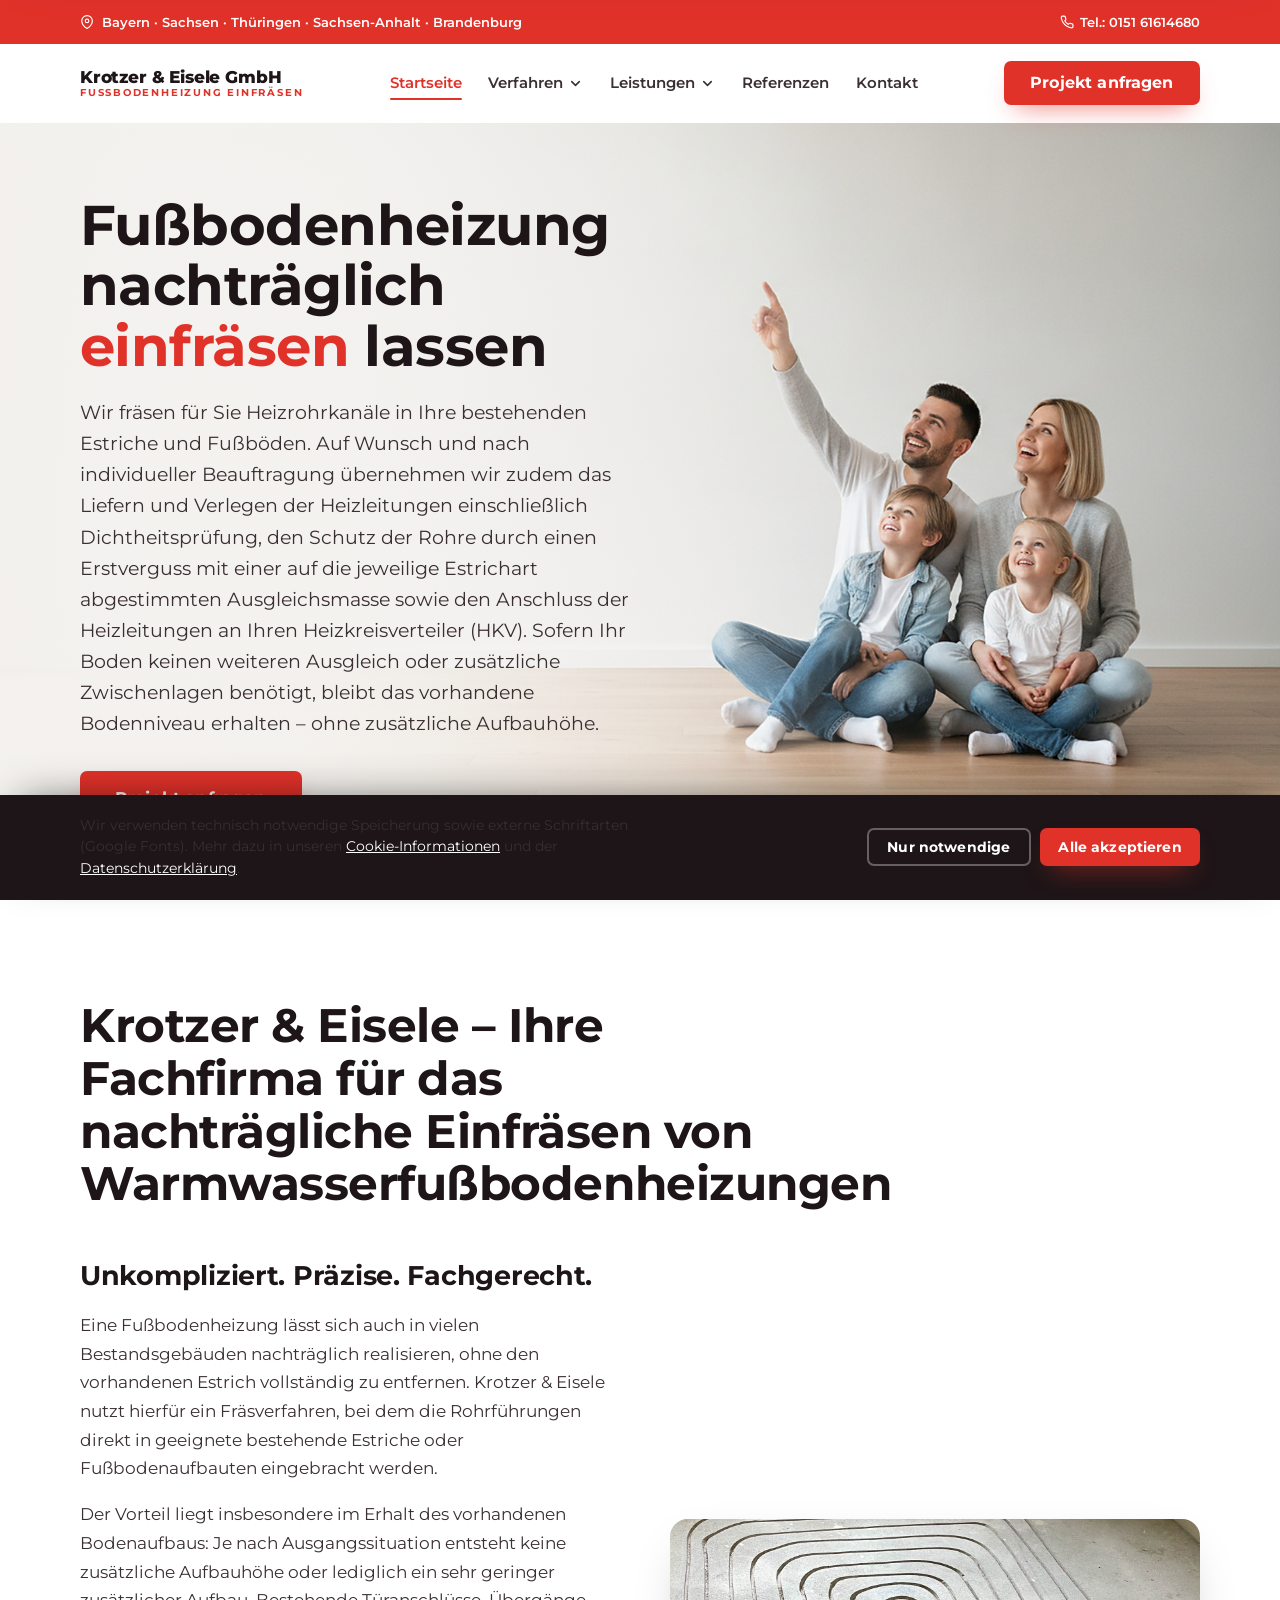
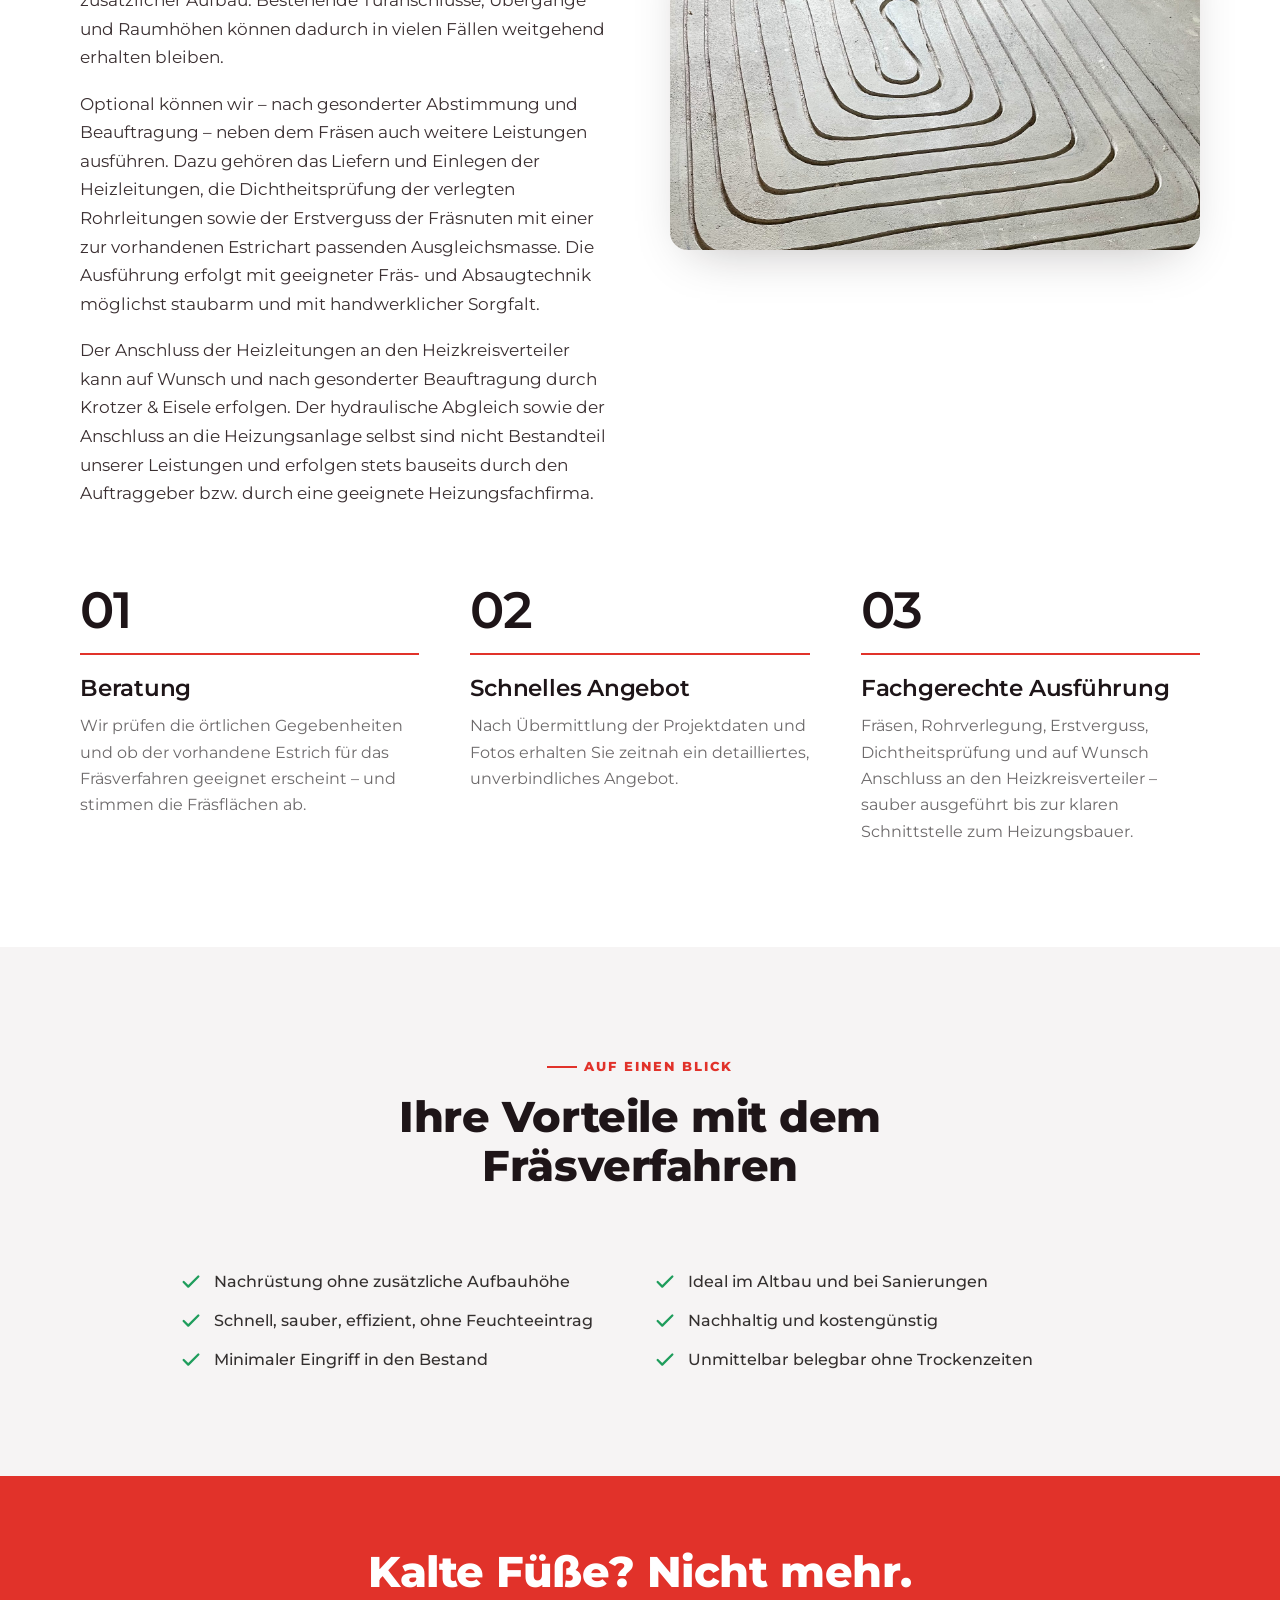
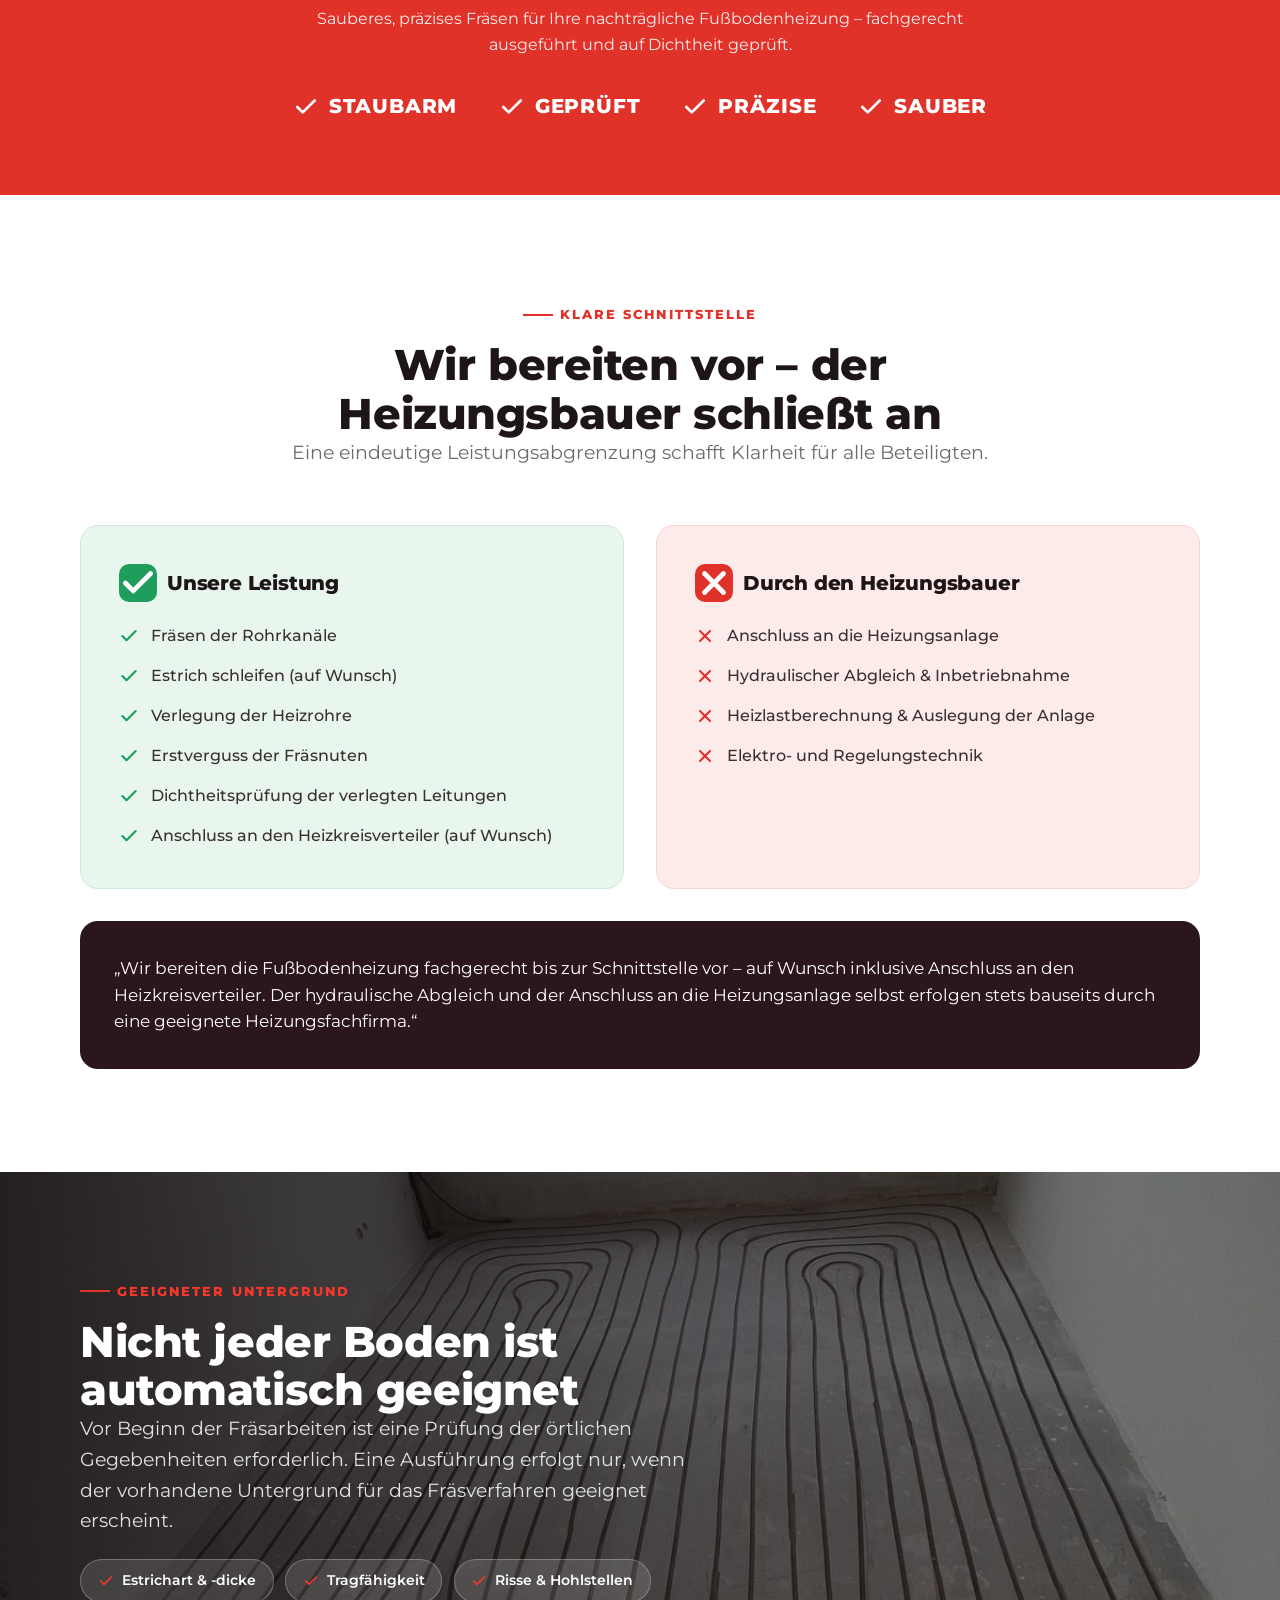
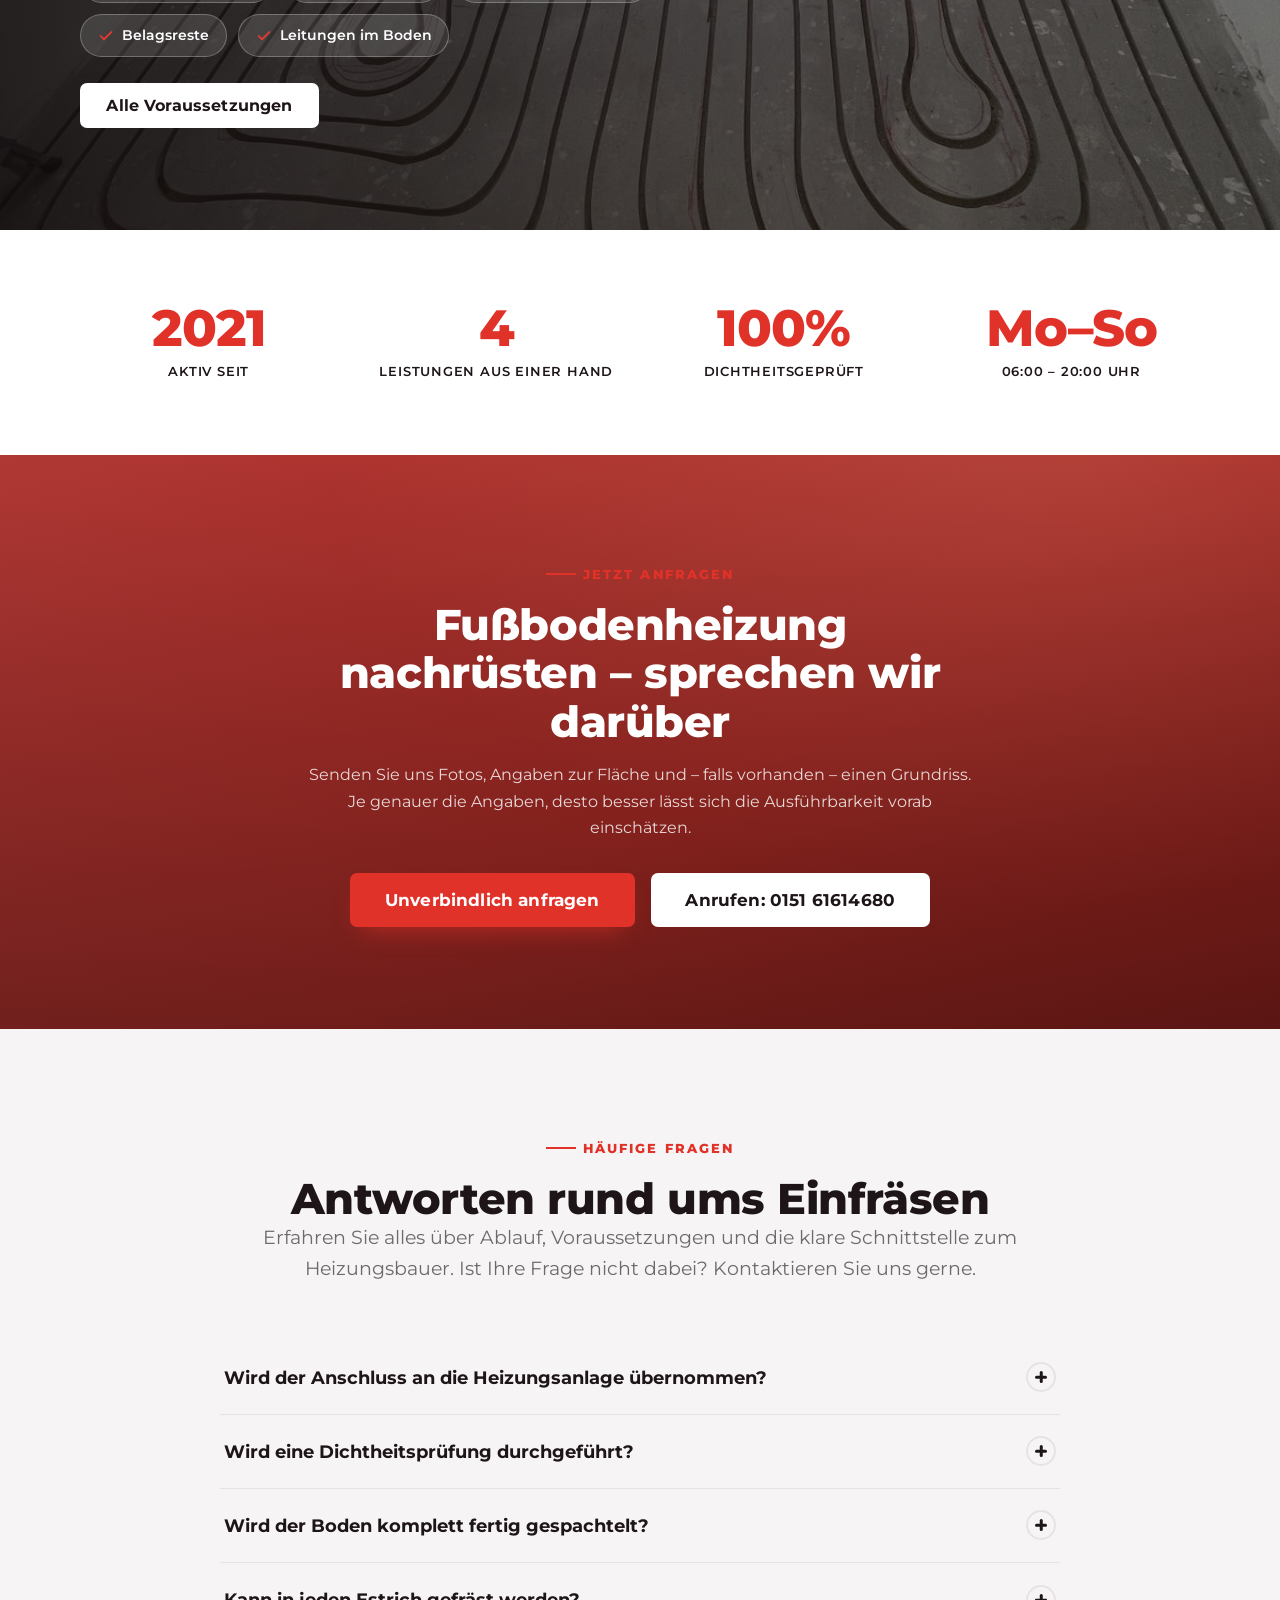
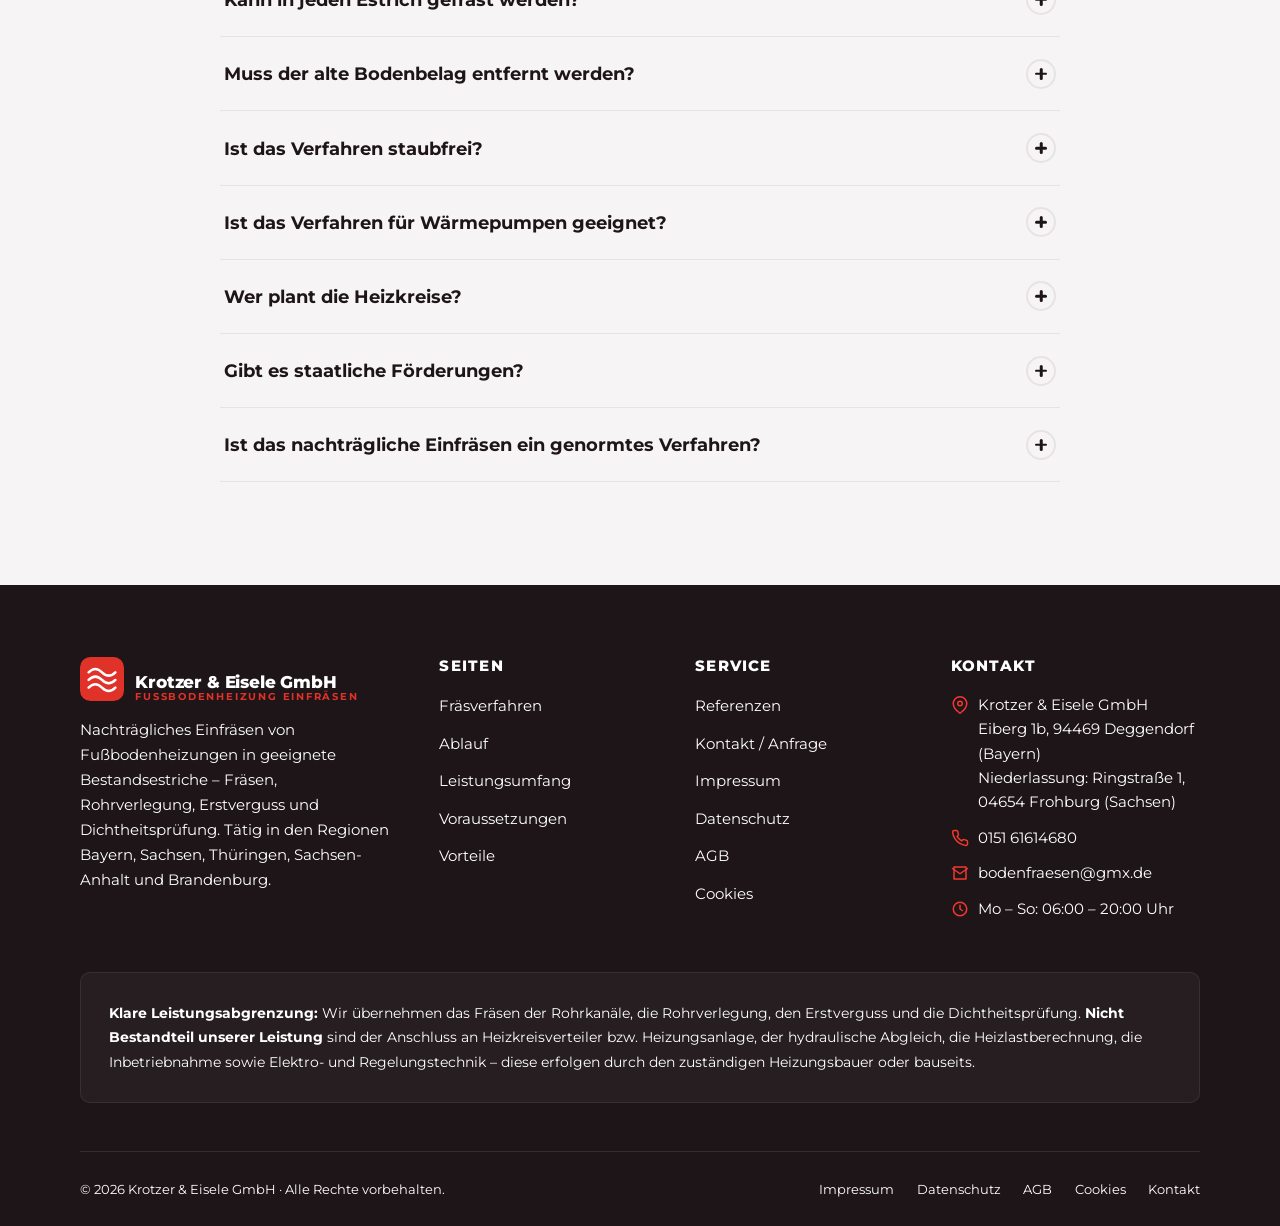
==== commit 85efbe74: "Reale Kundenfotos, rechtliche Seiten und mobile Optimierung Ersetzt KI-generierte Bilder durch reale" ====
--- a/index.html
+++ b/index.html
@@ -4,12 +4,12 @@
 <meta charset="UTF-8">
 <meta name="viewport" content="width=device-width, initial-scale=1">
 <title>Fußbodenheizung nachträglich einfräsen lassen | Krotzer &amp; Eisele GmbH</title>
-<meta name="description" content="Krotzer &amp; Eisele GmbH fräst Fußbodenheizungen nachträglich in geeignete Bestandsestriche – Fräsen, Rohrverlegung, Erstverguss und Dichtheitsprüfung. Ohne vollständigen Estrichrückbau, mit geringer Aufbauhöhe. Region Deggendorf / Niederbayern.">
+<meta name="description" content="Krotzer &amp; Eisele GmbH fräst Fußbodenheizungen nachträglich in geeignete Bestandsestriche – Fräsen, Rohrverlegung, Erstverguss und Dichtheitsprüfung. Ohne vollständigen Estrichrückbau, mit geringer Aufbauhöhe. Tätig in den Regionen Bayern, Sachsen, Thüringen, Sachsen-Anhalt und Brandenburg.">
 <meta name="keywords" content="Fußbodenheizung fräsen, Fußbodenheizung nachträglich fräsen, Fußbodenheizung einfräsen, Heizrohre in Estrich fräsen, Fußbodenheizung nachrüsten Deggendorf">
 <link rel="preconnect" href="https://fonts.googleapis.com">
 <link rel="preconnect" href="https://fonts.gstatic.com" crossorigin>
 <link href="https://fonts.googleapis.com/css2?family=Montserrat:wght@400;500;600;700;800&display=swap" rel="stylesheet">
-<link rel="stylesheet" href="css/style.css?v=22">
+<link rel="stylesheet" href="css/style.css?v=39">
 </head>
 <body>
 
@@ -17,15 +17,14 @@
 <!-- ============ TOP-LEISTE (auf allen Seiten identisch) ============ -->
 <div class="topbar">
   <div class="container">
-    <span class="topbar__regions"><svg viewBox="0 0 24 24" fill="none" stroke="currentColor" stroke-width="2" stroke-linecap="round" stroke-linejoin="round"><path d="M21 10c0 7-9 13-9 13s-9-6-9-13a9 9 0 0 1 18 0z"/><circle cx="12" cy="10" r="3"/></svg> Region Deggendorf · Niederbayern · Bayern · und auf Anfrage</span>
-    <!-- TODO: echte Telefonnummer -->
-    <a href="tel:+4999100000000"><svg viewBox="0 0 24 24" fill="none" stroke="currentColor" stroke-width="2" stroke-linecap="round" stroke-linejoin="round"><path d="M22 16.92v3a2 2 0 0 1-2.18 2 19.79 19.79 0 0 1-8.63-3.07 19.5 19.5 0 0 1-6-6 19.79 19.79 0 0 1-3.07-8.67A2 2 0 0 1 4.11 2h3a2 2 0 0 1 2 1.72c.13.96.36 1.9.7 2.81a2 2 0 0 1-.45 2.11L8.09 9.91a16 16 0 0 0 6 6l1.27-1.27a2 2 0 0 1 2.11-.45c.91.34 1.85.57 2.81.7A2 2 0 0 1 22 16.92z"/></svg> Tel.: 0991 / 000000</a>
+    <span class="topbar__regions"><svg viewBox="0 0 24 24" fill="none" stroke="currentColor" stroke-width="2" stroke-linecap="round" stroke-linejoin="round"><path d="M21 10c0 7-9 13-9 13s-9-6-9-13a9 9 0 0 1 18 0z"/><circle cx="12" cy="10" r="3"/></svg> Bayern · Sachsen · Thüringen · Sachsen-Anhalt · Brandenburg</span>
+    <a href="tel:+4915161614680"><svg viewBox="0 0 24 24" fill="none" stroke="currentColor" stroke-width="2" stroke-linecap="round" stroke-linejoin="round"><path d="M22 16.92v3a2 2 0 0 1-2.18 2 19.79 19.79 0 0 1-8.63-3.07 19.5 19.5 0 0 1-6-6 19.79 19.79 0 0 1-3.07-8.67A2 2 0 0 1 4.11 2h3a2 2 0 0 1 2 1.72c.13.96.36 1.9.7 2.81a2 2 0 0 1-.45 2.11L8.09 9.91a16 16 0 0 0 6 6l1.27-1.27a2 2 0 0 1 2.11-.45c.91.34 1.85.57 2.81.7A2 2 0 0 1 22 16.92z"/></svg> Tel.: 0151 61614680</a>
   </div>
 </div>
 <header class="header">
   <div class="container nav">
     <a href="index.html" class="brand" aria-label="Krotzer & Eisele GmbH – Startseite">
-      <span class="brand__txt"><b>Krotzer &amp; Eisele</b><small>Fußbodenheizung fräsen</small></span>
+      <span class="brand__txt"><b>Krotzer &amp; Eisele GmbH</b><small>Fußbodenheizung einfräsen</small></span>
     </a>
 
     <nav class="nav-links" aria-label="Hauptnavigation">
@@ -76,38 +75,30 @@
   <section class="hero">
     <div class="container">
       <div class="hero__content">
-        <h1 class="reveal">Fußbodenheizung nachträglich <span class="text-red">einfräsen</span> lassen</h1>
-        <p class="hero__sub reveal" data-d="1">Krotzer &amp; Eisele fräst Heizrohrkanäle in geeignete Bestandsestriche, verlegt die Heizrohre, führt den Erstverguss aus und prüft die Dichtheit – ohne vollständigen Estrichrückbau, mit geringer Aufbauhöhe.</p>
+        <h1 class="reveal"><span class="hero-ln">Fußbodenheizung</span> <span class="hero-ln">nachträglich</span> <span class="text-red">einfräsen</span> lassen</h1>
+        <p class="hero__sub reveal" data-d="1">Wir fräsen für Sie Heizrohrkanäle in Ihre bestehenden Estriche und Fußböden. Auf Wunsch und nach individueller Beauftragung übernehmen wir zudem das Liefern und Verlegen der Heizleitungen einschließlich Dichtheitsprüfung, den Schutz der Rohre durch einen Erstverguss mit einer auf die jeweilige Estrichart abgestimmten Ausgleichsmasse sowie den Anschluss der Heizleitungen an Ihren Heizkreisverteiler (HKV). Sofern Ihr Boden keinen weiteren Ausgleich oder zusätzliche Zwischenlagen benötigt, bleibt das vorhandene Bodenniveau erhalten – ohne zusätzliche Aufbauhöhe.</p>
         <div class="hero__actions reveal" data-d="2">
-          <a href="kontakt.html" class="btn btn--primary btn--lg">Angebot anfragen</a>
+          <a href="kontakt.html" class="btn btn--primary btn--lg">Projekt anfragen</a>
         </div>
       </div>
     </div>
     <div class="hero__bg"><img src="assets/img/hero-familie-bg.jpg?v=3" alt="Familie mit zwei Kindern genießt die behagliche Wärme einer nachträglich eingefrästen Fußbodenheizung"></div>
-    <!-- TODO: durch echte Google-/Trustindex-Bewertung ersetzen -->
-    <div class="hero__badge reveal" data-d="3">
-      <div class="gbadge__top">
-        <span class="gbadge__g"><i style="color:#4285F4">G</i><i style="color:#EA4335">o</i><i style="color:#FBBC05">o</i><i style="color:#4285F4">g</i><i style="color:#34A853">l</i><i style="color:#EA4335">e</i></span>
-        <span class="gbadge__stars">★★★★★</span>
-        <span class="gbadge__rate">4,9</span>
-      </div>
-      <b>Top bewerteter Fachbetrieb</b>
-      <small>Region Deggendorf · Niederbayern</small>
-    </div>
   </section>
 
   <!-- ============ System / Lösung (Layout wie Referenz) ============ -->
   <section class="section">
     <div class="container">
-      <h2 class="sys__title reveal">Krotzer &amp; Eisele: Ihre Lösung für nachträgliches Fräsen</h2>
+      <h2 class="sys__title reveal">Krotzer &amp; Eisele – Ihre Fachfirma für das nachträgliche Einfräsen von Warmwasserfußbodenheizungen</h2>
       <div class="sys__grid">
         <div class="sys__text reveal">
           <h3>Unkompliziert. Präzise. Fachgerecht.</h3>
-          <p>Mit dem Verfahren von Krotzer &amp; Eisele rüsten Sie eine Fußbodenheizung im Bestand nach – ohne vollständigen Estrichrückbau und mit geringer Aufbauhöhe. Ob Altbau, Sanierung oder Modernisierung: Wir fräsen die Heizrohrkanäle in geeignete Bestandsestriche, verlegen die Heizrohre und verschließen die Nuten im Erstverguss.</p>
-          <p>Wir arbeiten handwerklich präzise und staubarm mit geeigneter Fräs- und Absaugtechnik. Vor der Übergabe an die Folgegewerke prüfen wir die verlegten Leitungen auf Dichtheit – der Anschluss an die Heizungsanlage erfolgt durch den zuständigen Heizungsbauer oder bauseits.</p>
+          <p>Eine Fußbodenheizung lässt sich auch in vielen Bestandsgebäuden nachträglich realisieren, ohne den vorhandenen Estrich vollständig zu entfernen. Krotzer &amp; Eisele nutzt hierfür ein Fräsverfahren, bei dem die Rohrführungen direkt in geeignete bestehende Estriche oder Fußbodenaufbauten eingebracht werden.</p>
+          <p>Der Vorteil liegt insbesondere im Erhalt des vorhandenen Bodenaufbaus: Je nach Ausgangssituation entsteht keine zusätzliche Aufbauhöhe oder lediglich ein sehr geringer zusätzlicher Aufbau. Bestehende Türanschlüsse, Übergänge und Raumhöhen können dadurch in vielen Fällen weitgehend erhalten bleiben.</p>
+          <p>Optional können wir – nach gesonderter Abstimmung und Beauftragung – neben dem Fräsen auch weitere Leistungen ausführen. Dazu gehören das Liefern und Einlegen der Heizleitungen, die Dichtheitsprüfung der verlegten Rohrleitungen sowie der Erstverguss der Fräsnuten mit einer zur vorhandenen Estrichart passenden Ausgleichsmasse. Die Ausführung erfolgt mit geeigneter Fräs- und Absaugtechnik möglichst staubarm und mit handwerklicher Sorgfalt.</p>
+          <p>Der Anschluss der Heizleitungen an den Heizkreisverteiler kann auf Wunsch und nach gesonderter Beauftragung durch Krotzer &amp; Eisele erfolgen. Der hydraulische Abgleich sowie der Anschluss an die Heizungsanlage selbst sind nicht Bestandteil unserer Leistungen und erfolgen stets bauseits durch den Auftraggeber bzw. durch eine geeignete Heizungsfachfirma.</p>
         </div>
         <div class="sys__media reveal" data-d="1">
-          <img src="assets/img/fraesbild-raum.png" alt="Gefräste Heizrohrkanäle mit verlegten Heizrohren in einem Raum">
+          <img src="assets/img/real-fraesbild-1.jpg" alt="Gefräste Heizrohrkanäle im Raum">
         </div>
       </div>
       <div class="sys__steps">
@@ -124,8 +115,30 @@
         <div class="numstep reveal" data-d="2">
           <div class="numstep__n">03</div><div class="numstep__rule"></div>
           <h3>Fachgerechte Ausführung</h3>
-          <p>Fräsen, Rohrverlegung, Erstverguss und Dichtheitsprüfung – sauber ausgeführt bis zur klaren Schnittstelle zum Heizungsbauer.</p>
-        </div>
+          <p>Fräsen, Rohrverlegung, Erstverguss, Dichtheitsprüfung und auf Wunsch Anschluss an den Heizkreisverteiler – sauber ausgeführt bis zur klaren Schnittstelle zum Heizungsbauer.</p>
+        </div>
+      </div>
+    </div>
+  </section>
+
+  <!-- ============ Vorteile auf einen Blick (Kundenangaben) ============ -->
+  <section class="section section--soft">
+    <div class="container">
+      <div class="section-head section-head--center reveal">
+        <span class="eyebrow eyebrow--center">Auf einen Blick</span>
+        <h2>Ihre Vorteile mit dem Fräsverfahren</h2>
+      </div>
+      <div class="grid grid-2" style="max-width:920px;margin-inline:auto">
+        <ul class="ticklist reveal">
+          <li><svg viewBox="0 0 24 24" fill="none" stroke="currentColor" stroke-width="2.5" stroke-linecap="round" stroke-linejoin="round"><polyline points="20 6 9 17 4 12"/></svg>Nachrüstung ohne zusätzliche Aufbauhöhe</li>
+          <li><svg viewBox="0 0 24 24" fill="none" stroke="currentColor" stroke-width="2.5" stroke-linecap="round" stroke-linejoin="round"><polyline points="20 6 9 17 4 12"/></svg>Schnell, sauber, effizient, ohne Feuchteeintrag</li>
+          <li><svg viewBox="0 0 24 24" fill="none" stroke="currentColor" stroke-width="2.5" stroke-linecap="round" stroke-linejoin="round"><polyline points="20 6 9 17 4 12"/></svg>Minimaler Eingriff in den Bestand</li>
+        </ul>
+        <ul class="ticklist reveal" data-d="1">
+          <li><svg viewBox="0 0 24 24" fill="none" stroke="currentColor" stroke-width="2.5" stroke-linecap="round" stroke-linejoin="round"><polyline points="20 6 9 17 4 12"/></svg>Ideal im Altbau und bei Sanierungen</li>
+          <li><svg viewBox="0 0 24 24" fill="none" stroke="currentColor" stroke-width="2.5" stroke-linecap="round" stroke-linejoin="round"><polyline points="20 6 9 17 4 12"/></svg>Nachhaltig und kostengünstig</li>
+          <li><svg viewBox="0 0 24 24" fill="none" stroke="currentColor" stroke-width="2.5" stroke-linecap="round" stroke-linejoin="round"><polyline points="20 6 9 17 4 12"/></svg>Unmittelbar belegbar ohne Trockenzeiten</li>
+        </ul>
       </div>
     </div>
   </section>
@@ -157,28 +170,30 @@
           <h3><span class="scope__badge"><svg viewBox="0 0 24 24" fill="none" stroke="currentColor" stroke-width="3" stroke-linecap="round" stroke-linejoin="round"><polyline points="20 6 9 17 4 12"/></svg></span>Unsere Leistung</h3>
           <ul>
             <li><svg viewBox="0 0 24 24" fill="none" stroke="currentColor" stroke-width="2.5" stroke-linecap="round" stroke-linejoin="round"><polyline points="20 6 9 17 4 12"/></svg>Fräsen der Rohrkanäle</li>
+            <li><svg viewBox="0 0 24 24" fill="none" stroke="currentColor" stroke-width="2.5" stroke-linecap="round" stroke-linejoin="round"><polyline points="20 6 9 17 4 12"/></svg>Estrich schleifen (auf Wunsch)</li>
             <li><svg viewBox="0 0 24 24" fill="none" stroke="currentColor" stroke-width="2.5" stroke-linecap="round" stroke-linejoin="round"><polyline points="20 6 9 17 4 12"/></svg>Verlegung der Heizrohre</li>
             <li><svg viewBox="0 0 24 24" fill="none" stroke="currentColor" stroke-width="2.5" stroke-linecap="round" stroke-linejoin="round"><polyline points="20 6 9 17 4 12"/></svg>Erstverguss der Fräsnuten</li>
             <li><svg viewBox="0 0 24 24" fill="none" stroke="currentColor" stroke-width="2.5" stroke-linecap="round" stroke-linejoin="round"><polyline points="20 6 9 17 4 12"/></svg>Dichtheitsprüfung der verlegten Leitungen</li>
+            <li><svg viewBox="0 0 24 24" fill="none" stroke="currentColor" stroke-width="2.5" stroke-linecap="round" stroke-linejoin="round"><polyline points="20 6 9 17 4 12"/></svg>Anschluss an den Heizkreisverteiler (auf Wunsch)</li>
           </ul>
         </div>
         <div class="scope__col scope__col--dont reveal" data-d="1">
           <h3><span class="scope__badge"><svg viewBox="0 0 24 24" fill="none" stroke="currentColor" stroke-width="3" stroke-linecap="round" stroke-linejoin="round"><line x1="18" y1="6" x2="6" y2="18"/><line x1="6" y1="6" x2="18" y2="18"/></svg></span>Durch den Heizungsbauer</h3>
           <ul>
-            <li><svg viewBox="0 0 24 24" fill="none" stroke="currentColor" stroke-width="2.5" stroke-linecap="round" stroke-linejoin="round"><line x1="18" y1="6" x2="6" y2="18"/><line x1="6" y1="6" x2="18" y2="18"/></svg>Anschluss an Heizkreisverteiler &amp; Heizungsanlage</li>
+            <li><svg viewBox="0 0 24 24" fill="none" stroke="currentColor" stroke-width="2.5" stroke-linecap="round" stroke-linejoin="round"><line x1="18" y1="6" x2="6" y2="18"/><line x1="6" y1="6" x2="18" y2="18"/></svg>Anschluss an die Heizungsanlage</li>
             <li><svg viewBox="0 0 24 24" fill="none" stroke="currentColor" stroke-width="2.5" stroke-linecap="round" stroke-linejoin="round"><line x1="18" y1="6" x2="6" y2="18"/><line x1="6" y1="6" x2="18" y2="18"/></svg>Hydraulischer Abgleich &amp; Inbetriebnahme</li>
             <li><svg viewBox="0 0 24 24" fill="none" stroke="currentColor" stroke-width="2.5" stroke-linecap="round" stroke-linejoin="round"><line x1="18" y1="6" x2="6" y2="18"/><line x1="6" y1="6" x2="18" y2="18"/></svg>Heizlastberechnung &amp; Auslegung der Anlage</li>
             <li><svg viewBox="0 0 24 24" fill="none" stroke="currentColor" stroke-width="2.5" stroke-linecap="round" stroke-linejoin="round"><line x1="18" y1="6" x2="6" y2="18"/><line x1="6" y1="6" x2="18" y2="18"/></svg>Elektro- und Regelungstechnik</li>
           </ul>
         </div>
       </div>
-      <div class="scope__note reveal">„Wir bereiten die Fußbodenheizung fachgerecht bis zur Schnittstelle für den Heizungsbauer vor. Der Anschluss an die Heizungsanlage, der hydraulische Abgleich und die Inbetriebnahme sind durch den zuständigen Heizungsfachbetrieb auszuführen.“</div>
+      <div class="scope__note reveal">„Wir bereiten die Fußbodenheizung fachgerecht bis zur Schnittstelle vor – auf Wunsch inklusive Anschluss an den Heizkreisverteiler. Der hydraulische Abgleich und der Anschluss an die Heizungsanlage selbst erfolgen stets bauseits durch eine geeignete Heizungsfachfirma.“</div>
     </div>
   </section>
 
   <!-- ============ Voraussetzungen Teaser (Vollflächen-Bild) ============ -->
   <section class="section bgband">
-    <div class="bgband__img"><img src="assets/img/parkett-boden.jpg?v=1" alt="Parkettboden – nicht jeder Untergrund ist automatisch zum Einfräsen geeignet"></div>
+    <div class="bgband__img"><img src="assets/img/real-raum-fenster.jpg?v=1" alt="Parkettboden – nicht jeder Untergrund ist automatisch zum Einfräsen geeignet"></div>
     <div class="container">
       <div class="bgband__content reveal">
         <span class="eyebrow">Geeigneter Untergrund</span>
@@ -210,7 +225,7 @@
 
   <!-- ============ CTA ============ -->
   <section class="section cta">
-    <div class="cta__media"><img src="assets/img/cta-warmth.png" alt="Behaglich warmer Wohnraum"></div>
+    <div class="cta__media"><img src="assets/img/redbg.svg" alt=""></div>
     <div class="container">
       <div class="cta__inner reveal">
         <span class="eyebrow eyebrow--center">Jetzt anfragen</span>
@@ -218,8 +233,7 @@
         <p>Senden Sie uns Fotos, Angaben zur Fläche und – falls vorhanden – einen Grundriss. Je genauer die Angaben, desto besser lässt sich die Ausführbarkeit vorab einschätzen.</p>
         <div class="cta__actions">
           <a href="kontakt.html" class="btn btn--primary btn--lg">Unverbindlich anfragen</a>
-          <!-- TODO: echte Telefonnummer -->
-          <a href="tel:+4999100000000" class="btn btn--light btn--lg">Anrufen: 0991 / 000000</a>
+          <a href="tel:+4915161614680" class="btn btn--light btn--lg">Anrufen: 0151 61614680</a>
         </div>
       </div>
     </div>
@@ -236,7 +250,7 @@
       <div class="faq">
         <div class="faq__item reveal">
           <button class="faq__q" aria-expanded="false">Wird der Anschluss an die Heizungsanlage übernommen?<span class="faq__ic"></span></button>
-          <div class="faq__a"><div class="faq__a-inner">Nein. Die Krotzer &amp; Eisele GmbH übernimmt das Fräsen, die Rohrverlegung, den Erstverguss und die Dichtheitsprüfung. Der Anschluss an die Heizungsanlage bzw. an den Heizkreisverteiler erfolgt durch den Heizungsbauer oder bauseits.</div></div>
+          <div class="faq__a"><div class="faq__a-inner">Den Anschluss an die Heizungsanlage selbst und den hydraulischen Abgleich übernehmen wir nicht – diese erfolgen bauseits durch eine geeignete Heizungsfachfirma. Den Anschluss an den Heizkreisverteiler (HKV) können wir jedoch auf Wunsch und nach gesonderter Beauftragung ausführen. Zu unseren Leistungen gehören außerdem das Fräsen, das Schleifen des Estrichs, die Rohrverlegung, der Erstverguss und die Dichtheitsprüfung.</div></div>
         </div>
         <div class="faq__item reveal">
           <button class="faq__q" aria-expanded="false">Wird eine Dichtheitsprüfung durchgeführt?<span class="faq__ic"></span></button>
@@ -265,6 +279,14 @@
         <div class="faq__item reveal">
           <button class="faq__q" aria-expanded="false">Wer plant die Heizkreise?<span class="faq__ic"></span></button>
           <div class="faq__a"><div class="faq__a-inner">Die Fräs- und Rohrführung wird vor Ausführung abgestimmt. Die heizungstechnische Auslegung, Heizlastberechnung, Dimensionierung, Verteilerplanung und Einbindung in die Heizungsanlage sind durch den Heizungsbauer oder Fachplaner zu erbringen, sofern dies nicht gesondert beauftragt wird.</div></div>
+        </div>
+        <div class="faq__item reveal">
+          <button class="faq__q" aria-expanded="false">Gibt es staatliche Förderungen?<span class="faq__ic"></span></button>
+          <div class="faq__a"><div class="faq__a-inner">Ja. Die energetische Sanierung von Gebäuden wird staatlich durch verschiedene Förderprogramme unterstützt – für Privatpersonen und Unternehmen. Zu den Fördermöglichkeiten beraten wir Sie gerne.</div></div>
+        </div>
+        <div class="faq__item reveal">
+          <button class="faq__q" aria-expanded="false">Ist das nachträgliche Einfräsen ein genormtes Verfahren?<span class="faq__ic"></span></button>
+          <div class="faq__a"><div class="faq__a-inner">Nein. Mangels allgemeingültiger technischer Regelwerke ist das nachträgliche Einfräsen als Sonderkonstruktion zu sehen. Es wird vorab mit dem Bauherrn besprochen und freigegeben.</div></div>
         </div>
       </div>
     </div>
@@ -284,9 +306,9 @@
               <path d="M9 16 q7 -7 14 0 t14 0"/><path d="M9 24 q7 -7 14 0 t14 0"/><path d="M9 32 q7 -7 14 0 t14 0"/>
             </g>
           </svg>
-          <span class="brand__txt"><b>Krotzer &amp; Eisele</b><small>Fußbodenheizung fräsen</small></span>
+          <span class="brand__txt"><b>Krotzer &amp; Eisele GmbH</b><small>Fußbodenheizung einfräsen</small></span>
         </a>
-        <p>Nachträgliches Einfräsen von Fußbodenheizungen in geeignete Bestandsestriche – Fräsen, Rohrverlegung, Erstverguss und Dichtheitsprüfung. Region Deggendorf / Niederbayern.</p>
+        <p>Nachträgliches Einfräsen von Fußbodenheizungen in geeignete Bestandsestriche – Fräsen, Rohrverlegung, Erstverguss und Dichtheitsprüfung. Tätig in den Regionen Bayern, Sachsen, Thüringen, Sachsen-Anhalt und Brandenburg.</p>
       </div>
       <div>
         <h4>Seiten</h4>
@@ -305,14 +327,16 @@
           <li><a href="kontakt.html">Kontakt / Anfrage</a></li>
           <li><a href="impressum.html">Impressum</a></li>
           <li><a href="datenschutz.html">Datenschutz</a></li>
+          <li><a href="agb.html">AGB</a></li>
+          <li><a href="cookies.html">Cookies</a></li>
         </ul>
       </div>
       <div>
         <h4>Kontakt</h4>
         <ul class="footer__contact">
-          <li><svg viewBox="0 0 24 24" fill="none" stroke="currentColor" stroke-width="2" stroke-linecap="round" stroke-linejoin="round"><path d="M21 10c0 7-9 13-9 13s-9-6-9-13a9 9 0 0 1 18 0z"/><circle cx="12" cy="10" r="3"/></svg><span>Krotzer &amp; Eisele GmbH<br>94469 Deggendorf – Mietraching</span></li>
-          <li><svg viewBox="0 0 24 24" fill="none" stroke="currentColor" stroke-width="2" stroke-linecap="round" stroke-linejoin="round"><path d="M22 16.92v3a2 2 0 0 1-2.18 2 19.79 19.79 0 0 1-8.63-3.07 19.5 19.5 0 0 1-6-6 19.79 19.79 0 0 1-3.07-8.67A2 2 0 0 1 4.11 2h3a2 2 0 0 1 2 1.72c.13.96.36 1.9.7 2.81a2 2 0 0 1-.45 2.11L8.09 9.91a16 16 0 0 0 6 6l1.27-1.27a2 2 0 0 1 2.11-.45c.91.34 1.85.57 2.81.7A2 2 0 0 1 22 16.92z"/></svg><a href="tel:+4999100000000">0991 / 000000</a></li>
-          <li><svg viewBox="0 0 24 24" fill="none" stroke="currentColor" stroke-width="2" stroke-linecap="round" stroke-linejoin="round"><path d="M4 4h16v16H4z"/><path d="m22 6-10 7L2 6"/></svg><a href="mailto:info@krotzer-eisele.de">info@krotzer-eisele.de</a></li>
+          <li><svg viewBox="0 0 24 24" fill="none" stroke="currentColor" stroke-width="2" stroke-linecap="round" stroke-linejoin="round"><path d="M21 10c0 7-9 13-9 13s-9-6-9-13a9 9 0 0 1 18 0z"/><circle cx="12" cy="10" r="3"/></svg><span>Krotzer &amp; Eisele GmbH<br>Eiberg 1b, 94469 Deggendorf (Bayern)<br>Niederlassung: Ringstraße 1, 04654 Frohburg (Sachsen)</span></li>
+          <li><svg viewBox="0 0 24 24" fill="none" stroke="currentColor" stroke-width="2" stroke-linecap="round" stroke-linejoin="round"><path d="M22 16.92v3a2 2 0 0 1-2.18 2 19.79 19.79 0 0 1-8.63-3.07 19.5 19.5 0 0 1-6-6 19.79 19.79 0 0 1-3.07-8.67A2 2 0 0 1 4.11 2h3a2 2 0 0 1 2 1.72c.13.96.36 1.9.7 2.81a2 2 0 0 1-.45 2.11L8.09 9.91a16 16 0 0 0 6 6l1.27-1.27a2 2 0 0 1 2.11-.45c.91.34 1.85.57 2.81.7A2 2 0 0 1 22 16.92z"/></svg><a href="tel:+4915161614680">0151 61614680</a></li>
+          <li><svg viewBox="0 0 24 24" fill="none" stroke="currentColor" stroke-width="2" stroke-linecap="round" stroke-linejoin="round"><path d="M4 4h16v16H4z"/><path d="m22 6-10 7L2 6"/></svg><a href="mailto:bodenfraesen@gmx.de">bodenfraesen@gmx.de</a></li>
           <li><svg viewBox="0 0 24 24" fill="none" stroke="currentColor" stroke-width="2" stroke-linecap="round" stroke-linejoin="round"><circle cx="12" cy="12" r="9"/><path d="M12 7v5l3 2"/></svg><span>Mo – So: 06:00 – 20:00 Uhr</span></li>
         </ul>
       </div>
@@ -324,10 +348,21 @@
 
     <div class="footer__bar">
       <span>© <span data-year>2026</span> Krotzer &amp; Eisele GmbH · Alle Rechte vorbehalten.</span>
-      <span class="links"><a href="impressum.html">Impressum</a><a href="datenschutz.html">Datenschutz</a><a href="kontakt.html">Kontakt</a></span>
+      <span class="links"><a href="impressum.html">Impressum</a><a href="datenschutz.html">Datenschutz</a><a href="agb.html">AGB</a><a href="cookies.html">Cookies</a><a href="kontakt.html">Kontakt</a></span>
     </div>
   </div>
 </footer>
+
+<!-- ============ COOKIE-BANNER (auf allen Seiten identisch) ============ -->
+<div class="cookie-banner" id="cookieBanner" role="dialog" aria-label="Cookie-Hinweis">
+  <div class="cookie-banner__inner">
+    <p>Wir verwenden technisch notwendige Speicherung sowie externe Schriftarten (Google Fonts). Mehr dazu in unseren <a href="cookies.html">Cookie-Informationen</a> und der <a href="datenschutz.html">Datenschutzerklärung</a>.</p>
+    <div class="cookie-banner__actions">
+      <button class="btn btn--ghost" data-cookie="essential">Nur notwendige</button>
+      <button class="btn btn--primary" data-cookie="all">Alle akzeptieren</button>
+    </div>
+  </div>
+</div>
 
 <script src="js/main.js"></script>
 </body>
--- a/css/style.css
+++ b/css/style.css
@@ -357,8 +357,8 @@
 /* ---------- CTA band ---------- */
 .cta{position:relative;overflow:hidden;background:var(--ink-2);color:#fff;text-align:center}
 .cta__media{position:absolute;inset:0}
-.cta__media img{width:100%;height:100%;object-fit:cover;opacity:.22}
-.cta__media::after{content:"";position:absolute;inset:0;background:linear-gradient(180deg,rgba(20,12,14,.8),rgba(20,12,14,.92))}
+.cta__media img{width:100%;height:100%;object-fit:cover;opacity:1}
+.cta__media::after{content:"";position:absolute;inset:0;background:linear-gradient(180deg,rgba(18,12,13,.28),rgba(18,12,13,.55))}
 .cta__inner{position:relative;z-index:2;max-width:680px;margin-inline:auto}
 .cta h2{color:#fff;margin-bottom:1rem}
 .cta p{color:rgba(255,255,255,.82);margin-bottom:2rem}
@@ -382,6 +382,13 @@
 .form__hint{background:var(--bg-soft);border-left:3px solid var(--red);padding:.9rem 1.1rem;border-radius:6px;
   font-size:.9rem;color:var(--muted);margin-bottom:1.6rem}
 .form__note{font-size:.78rem;color:var(--muted);margin-top:.4rem}
+.field--hint{background:var(--bg-soft);border-left:3px solid var(--red);padding:.7rem .9rem;border-radius:6px;font-size:.82rem;color:var(--muted);margin-top:.5rem}
+.checkgroup{display:flex;flex-wrap:wrap;gap:.55rem}
+.checkgroup label{display:inline-flex;align-items:center;gap:.5rem;background:var(--bg-soft);border:1.5px solid var(--line);
+  border-radius:var(--radius-sm);padding:.55rem .9rem;font-weight:600;font-size:.9rem;color:var(--ink-soft);cursor:pointer;margin:0;
+  transition:border-color var(--t),background var(--t),color var(--t)}
+.checkgroup input{width:auto;margin:0}
+.checkgroup label:has(input:checked){border-color:var(--red);background:#fff;color:var(--red)}
 .form__ok{display:none;background:var(--green-soft);border:1px solid #cdebd9;color:#13713f;
   padding:1rem 1.2rem;border-radius:var(--radius-sm);font-weight:600;margin-bottom:1.2rem}
 .form__ok.show{display:block}
@@ -504,7 +511,7 @@
 .headbanner__img{position:absolute;inset:0;z-index:0}
 .headbanner__img img{width:100%;height:100%;object-fit:cover;display:block}
 .headbanner__img::after{content:"";position:absolute;inset:0;
-  background:linear-gradient(rgba(18,12,13,.62),rgba(18,12,13,.62))}
+  background:linear-gradient(rgba(18,12,13,.4),rgba(18,12,13,.4))}
 .headbanner__inner{position:relative;z-index:2;max-width:680px;margin-inline:auto}
 .headbanner h2{color:#fff;margin:0}
 .headbanner .eyebrow{color:var(--red-2);margin-bottom:.8rem}
@@ -524,6 +531,14 @@
 .bgband .chips li{background:rgba(255,255,255,.12);border-color:rgba(255,255,255,.26);color:#fff}
 .bgband .chips li svg{color:var(--red-2)}
 .bgband .chips li:hover{background:rgba(255,255,255,.2);border-color:rgba(255,255,255,.45);color:#fff;transform:translateY(-2px)}
+
+/* ---------- Referenz-/Info-Links (klar anklickbar) ---------- */
+.reflinks{display:flex;flex-wrap:wrap;gap:.7rem;margin-top:.7rem}
+.reflink{display:inline-flex;align-items:center;gap:.55em;font-weight:700;font-size:.95rem;color:var(--red);
+  border:2px solid var(--line);border-radius:var(--radius-sm);padding:.62em 1.05em;line-height:1;
+  transition:border-color var(--t),background var(--t),transform var(--t)}
+.reflink:hover{border-color:var(--red);background:var(--red-soft);transform:translateY(-2px)}
+.reflink svg{width:1.05em;height:1.05em;flex-shrink:0}
 
 /* ---------- footer ---------- */
 .footer{background:var(--ink);color:rgba(255,255,255,.66);padding-block:clamp(48px,6vw,72px) 0}
@@ -546,6 +561,19 @@
 .footer__bar a:hover{color:#fff}
 .footer__bar .links{display:flex;gap:1.4rem;flex-wrap:wrap}
 
+/* ---------- Cookie-Banner ---------- */
+.cookie-banner{position:fixed;left:0;right:0;bottom:0;z-index:90;background:var(--ink);color:#fff;
+  box-shadow:0 -12px 44px -22px rgba(0,0,0,.7);transform:translateY(120%);transition:transform .45s cubic-bezier(.4,0,.2,1)}
+.cookie-banner.show{transform:none}
+.cookie-banner__inner{max-width:var(--maxw);margin-inline:auto;padding:clamp(14px,2.2vw,20px) var(--gut);
+  display:flex;flex-wrap:wrap;gap:.9rem 1.6rem;align-items:center;justify-content:space-between}
+.cookie-banner p{font-size:.88rem;line-height:1.55;max-width:66ch;margin:0}
+.cookie-banner a{color:#fff;text-decoration:underline}
+.cookie-banner__actions{display:flex;flex-wrap:wrap;gap:.6rem;flex-shrink:0}
+.cookie-banner .btn{padding:.7em 1.3em;font-size:.88rem}
+.cookie-banner .btn--ghost{color:#fff;border-color:rgba(255,255,255,.32)}
+.cookie-banner .btn--ghost:hover{border-color:#fff;transform:translateY(-2px)}
+
 /* ---------- scroll reveal ---------- */
 .reveal{opacity:0;transform:translateY(26px);transition:opacity .7s ease,transform .7s cubic-bezier(.2,.7,.2,1)}
 .reveal.in{opacity:1;transform:none}
@@ -578,3 +606,63 @@
   .footer__grid{grid-template-columns:1fr}
   .nav-cta .btn{padding:.8em 1.2em}
 }
+
+/* =====================================================================
+   Mobile-Optimierung (nur ≤1000px bzw. Touch – Desktop bleibt unverändert)
+   ===================================================================== */
+@media (max-width:1000px){
+  html,body{overflow-x:hidden}
+  /* Header kompakt, damit nichts über den Viewport hinausragt */
+  .nav{gap:.8rem}
+  .nav-cta{gap:.55rem}
+  .nav-cta .btn{padding:.72em 1.05em;font-size:.86rem}
+  .brand__txt b{font-size:.98rem}
+  .brand__txt small{font-size:.56rem;letter-spacing:.14em}
+  /* Estrich-Kacheln: kompakteres Format im 2-Spalten-Raster */
+  .estrich-card{aspect-ratio:4/3}
+}
+@media (max-width:560px){
+  /* CTA-Button wandert ins Burger-Menü (dort als roter Block vorhanden) */
+  .nav-cta .btn{display:none}
+  /* Lange Fachbegriffe sauber umbrechen */
+  h1,h2,h3{overflow-wrap:break-word;hyphens:auto}
+  .sys__title{font-size:1.6rem}
+  .hero__content h1{font-size:2.05rem}
+  .hero__sub{font-size:.99rem}
+}
+@media (max-width:520px){
+  .estrich-card{aspect-ratio:16/9}
+}
+/* Touch-Geräte (auch iPad im Desktop-Layout): Hover-Infos immer sichtbar */
+@media (hover:none){
+  .gallery-card__info{opacity:1}
+  .gallery-card__info b,.gallery-card__info p{transform:none}
+}
+@media (max-width:380px){
+  .cookie-banner__actions{width:100%}
+  .cookie-banner .btn{flex:1 1 auto}
+  .btn{white-space:normal;text-align:center}
+}
+/* Drawer-CTA korrekt als Button darstellen (Drawer existiert nur mobil) */
+.mobile-nav a.btn{color:#fff;display:flex;justify-content:center;text-align:center;border-bottom:none;padding:.95em 1.7em;font-weight:700}
+
+/* ---------- Footer: alle Texte weiß (Kundenwunsch, Desktop + Mobil) ---------- */
+.footer{color:#fff}
+.footer__brand p,.footer ul a,.footer__contact li,.footer__contact a,
+.footer__scope p,.footer__bar,.footer__bar a,.footer__bar .links a{color:#fff}
+
+/* ---------- Mobile-Hero: Bild oben, Headline links auf dem Bild ---------- */
+@media (max-width:880px){
+  .hero{display:flex;flex-direction:column}
+  .hero__bg{order:-1;position:relative;inset:auto}
+  .hero__bg img{height:clamp(300px,82vw,430px);max-height:none;object-fit:cover;object-position:right center}
+  .hero__content{padding-block:26px 44px}
+  .hero__content h1{
+    position:absolute;z-index:2;top:clamp(120px,33vw,175px);left:var(--gut);right:26%;
+    transform:translateY(-50%);
+    margin:0;text-align:left;font-size:clamp(0.96rem,4.05vw,1.5rem);line-height:1.24}
+  .hero__content h1 .hero-ln{display:block}
+}
+@media (max-width:880px){
+  .hero .container{position:static}
+}
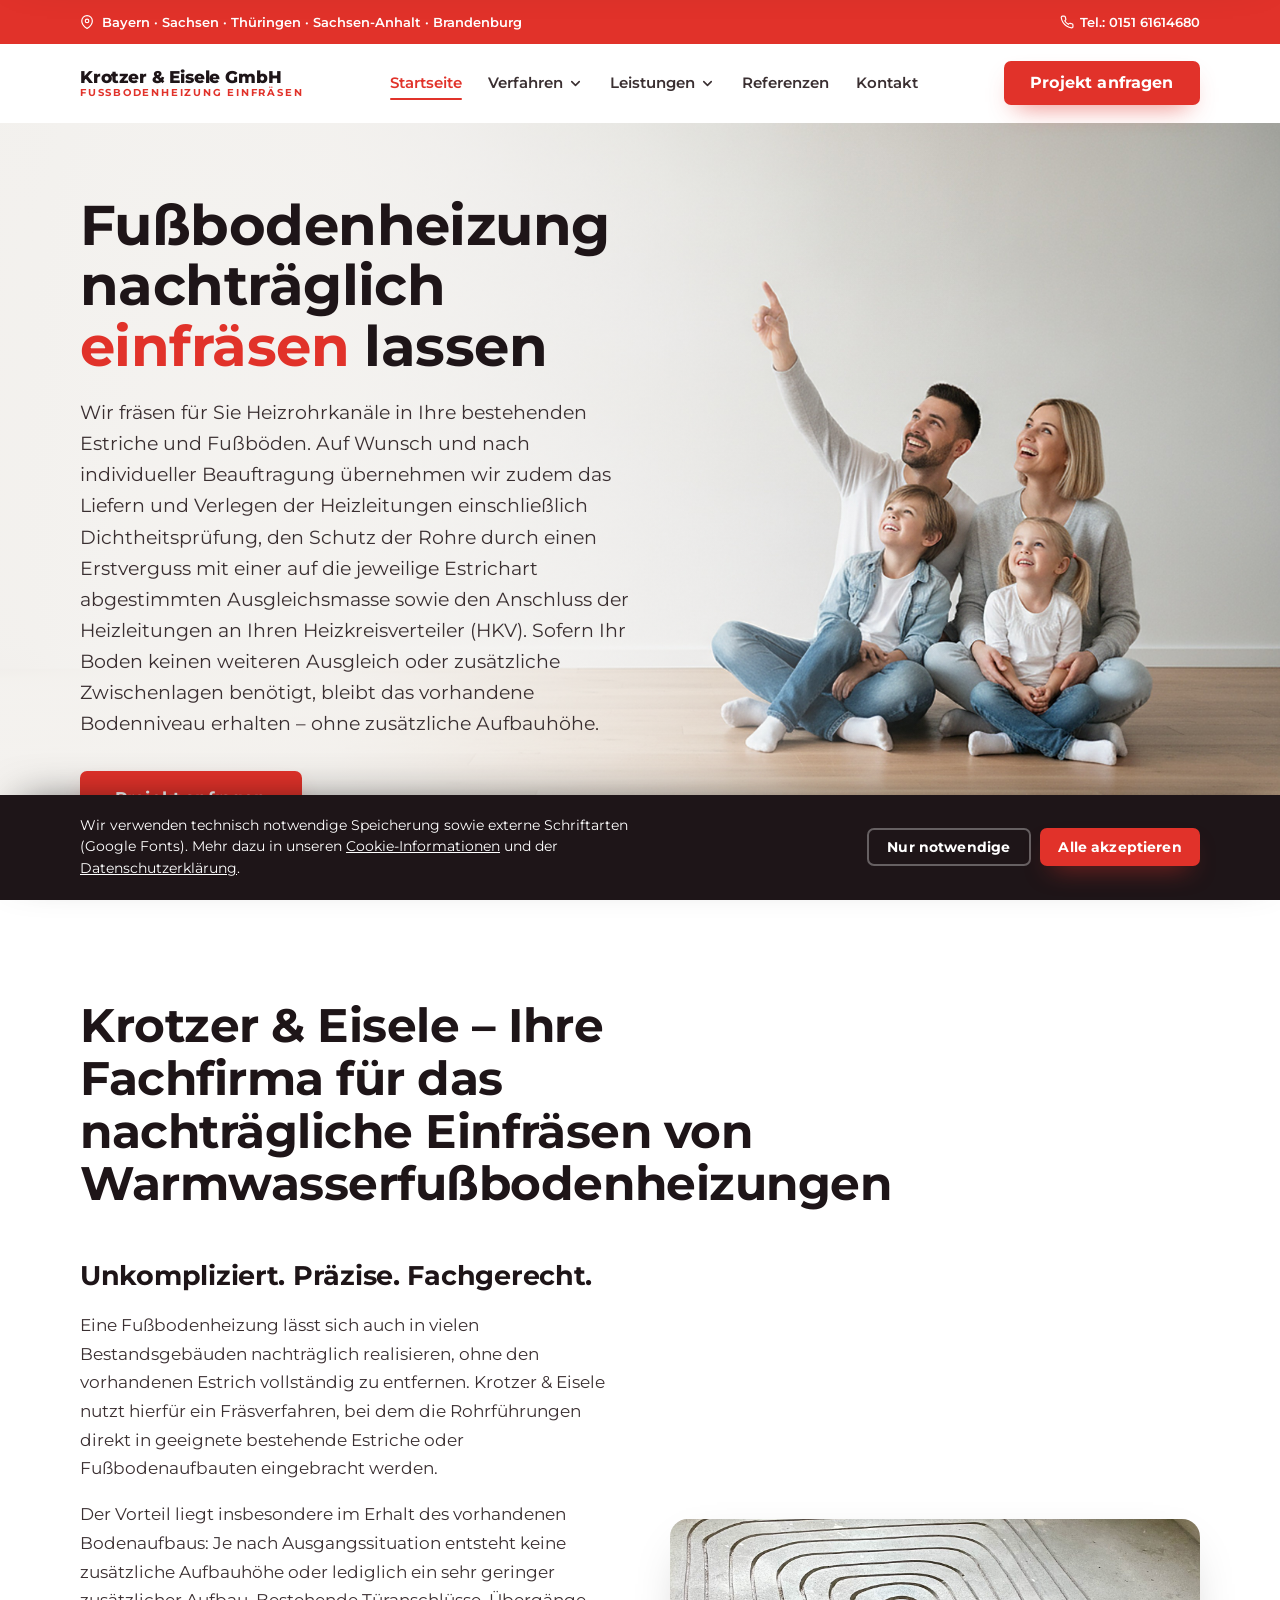
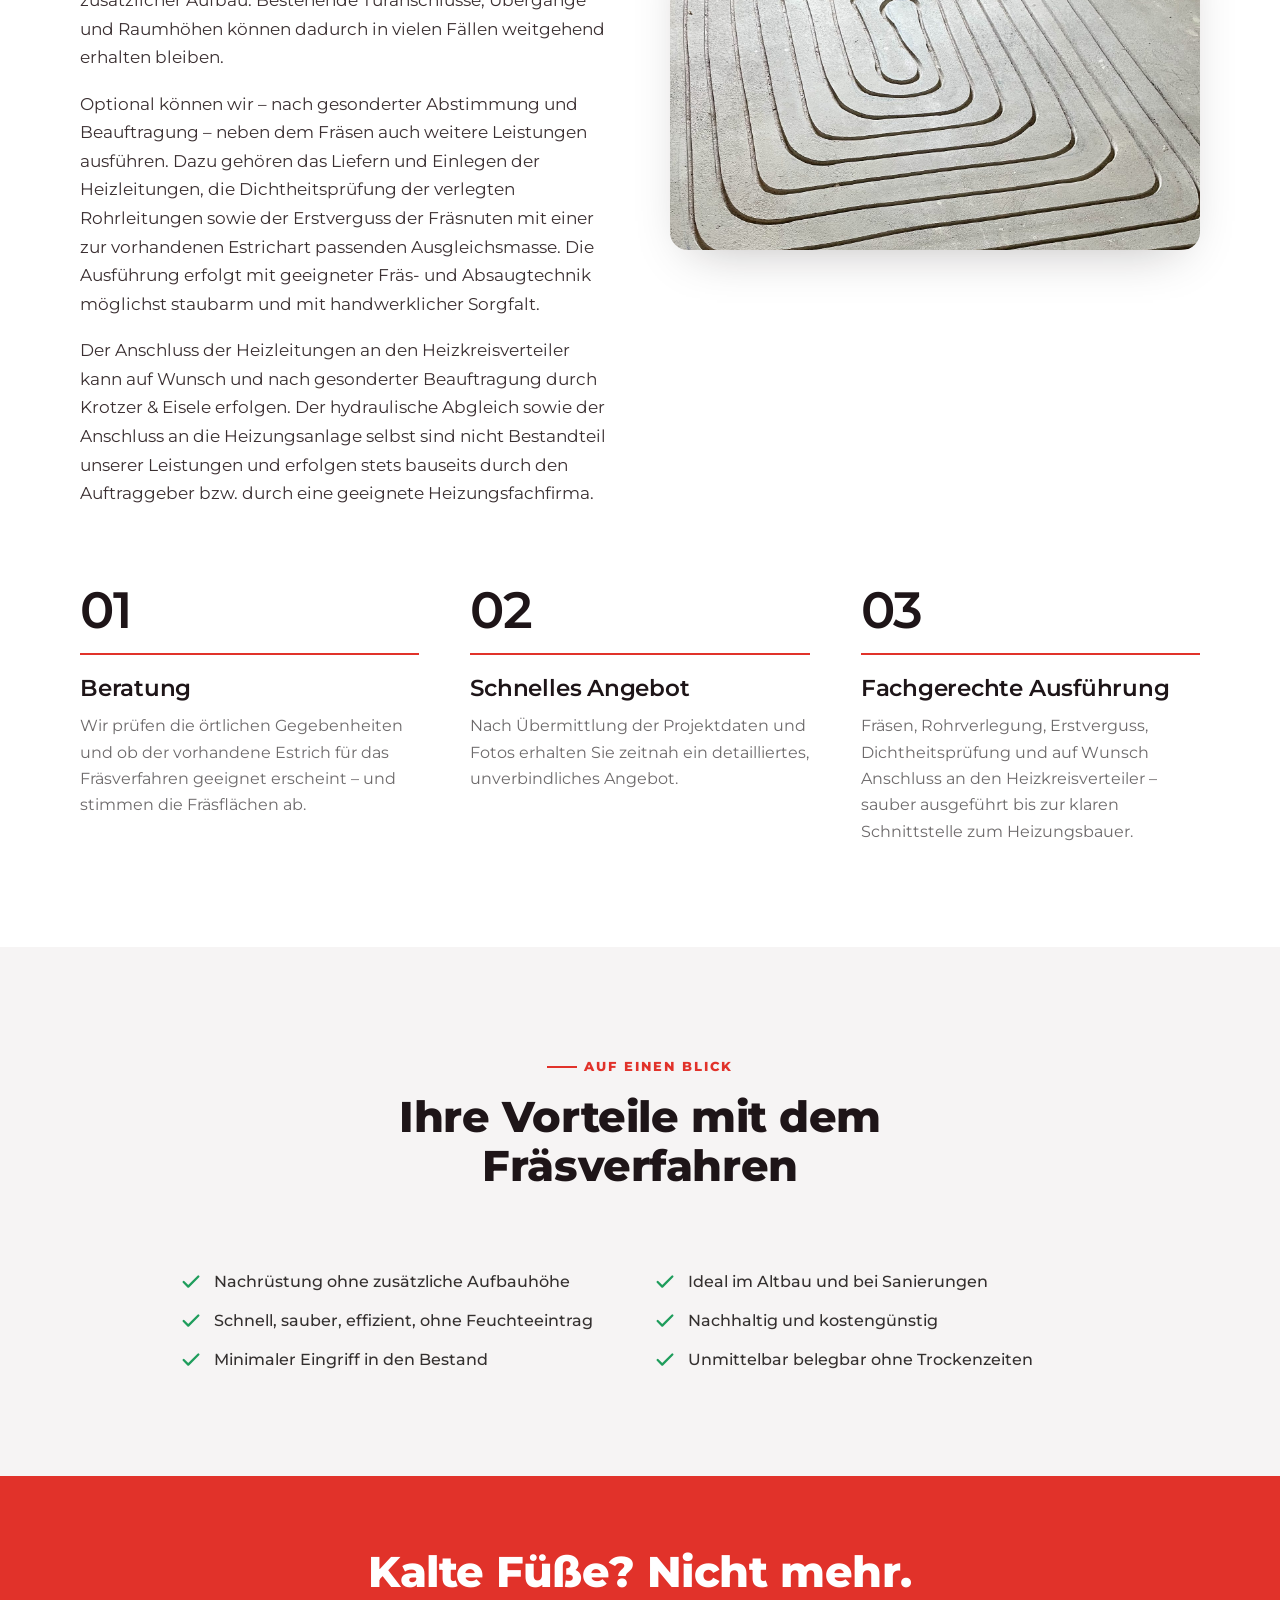
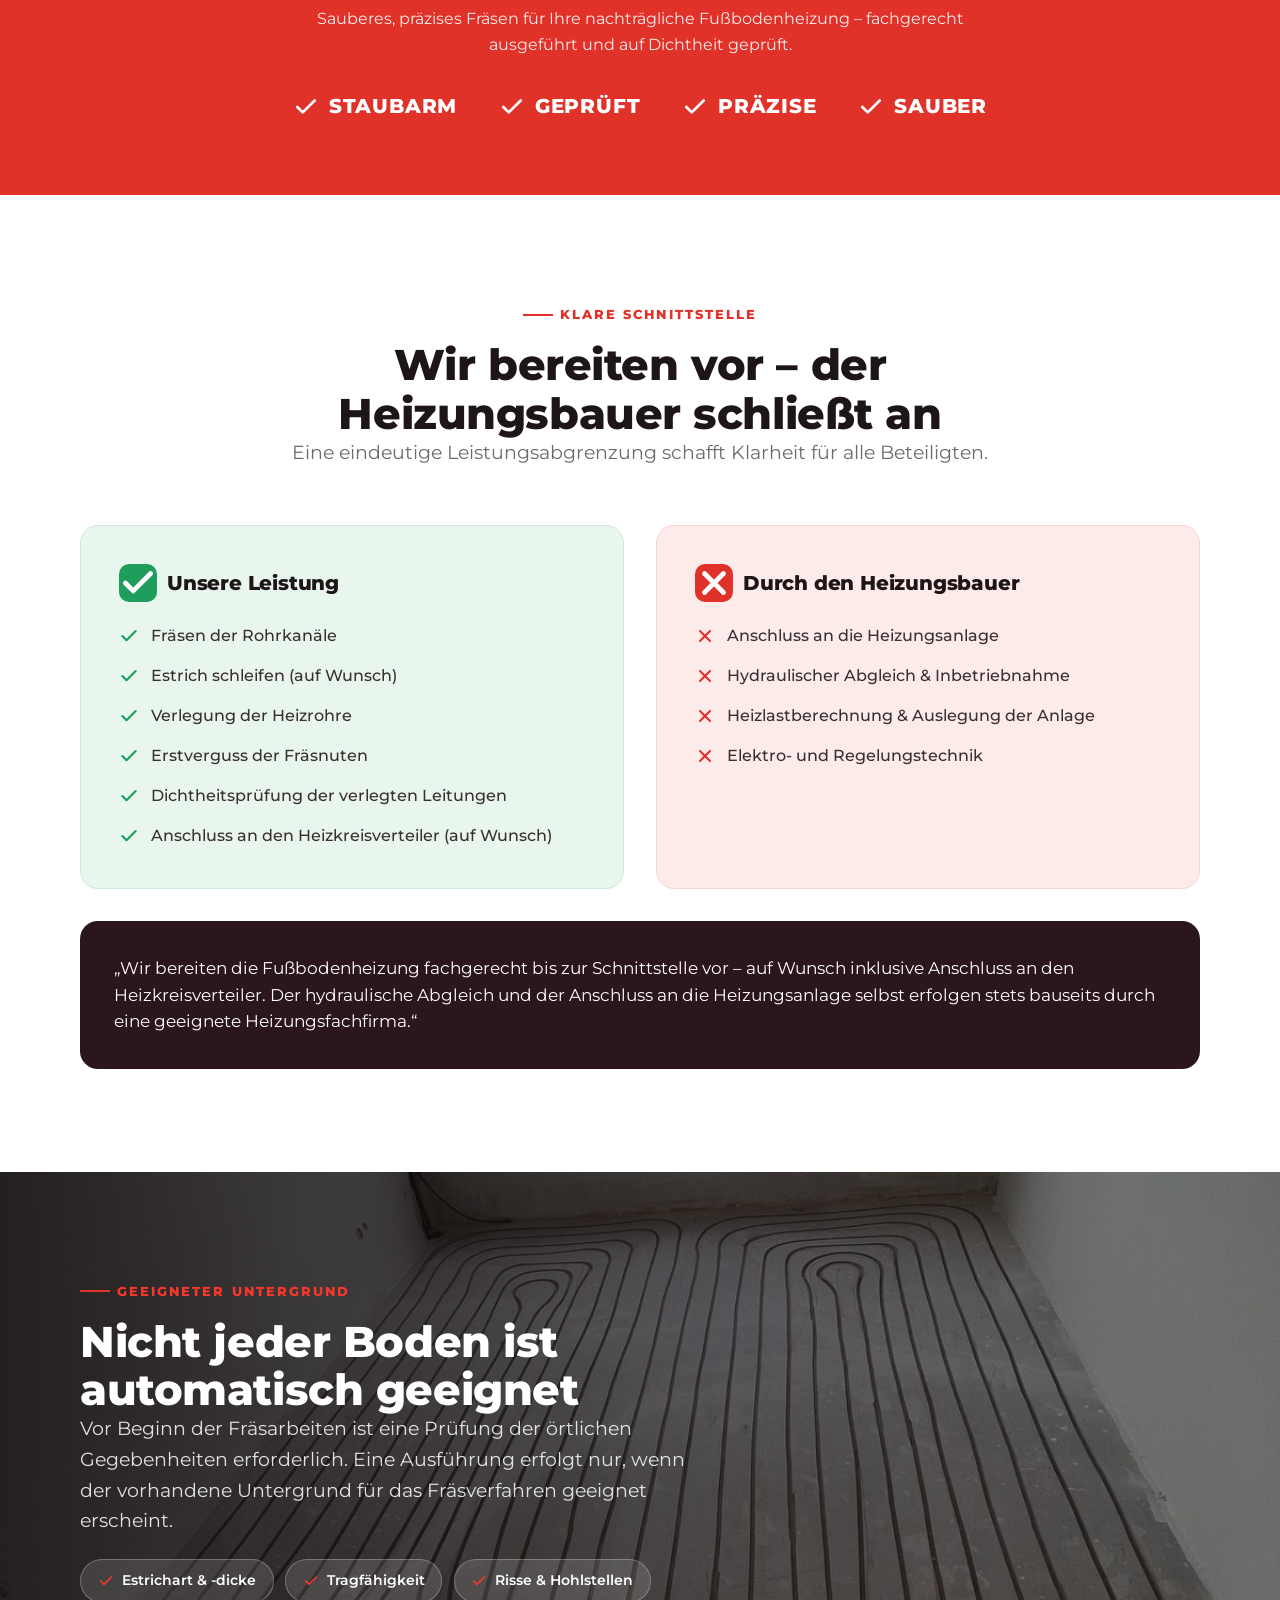
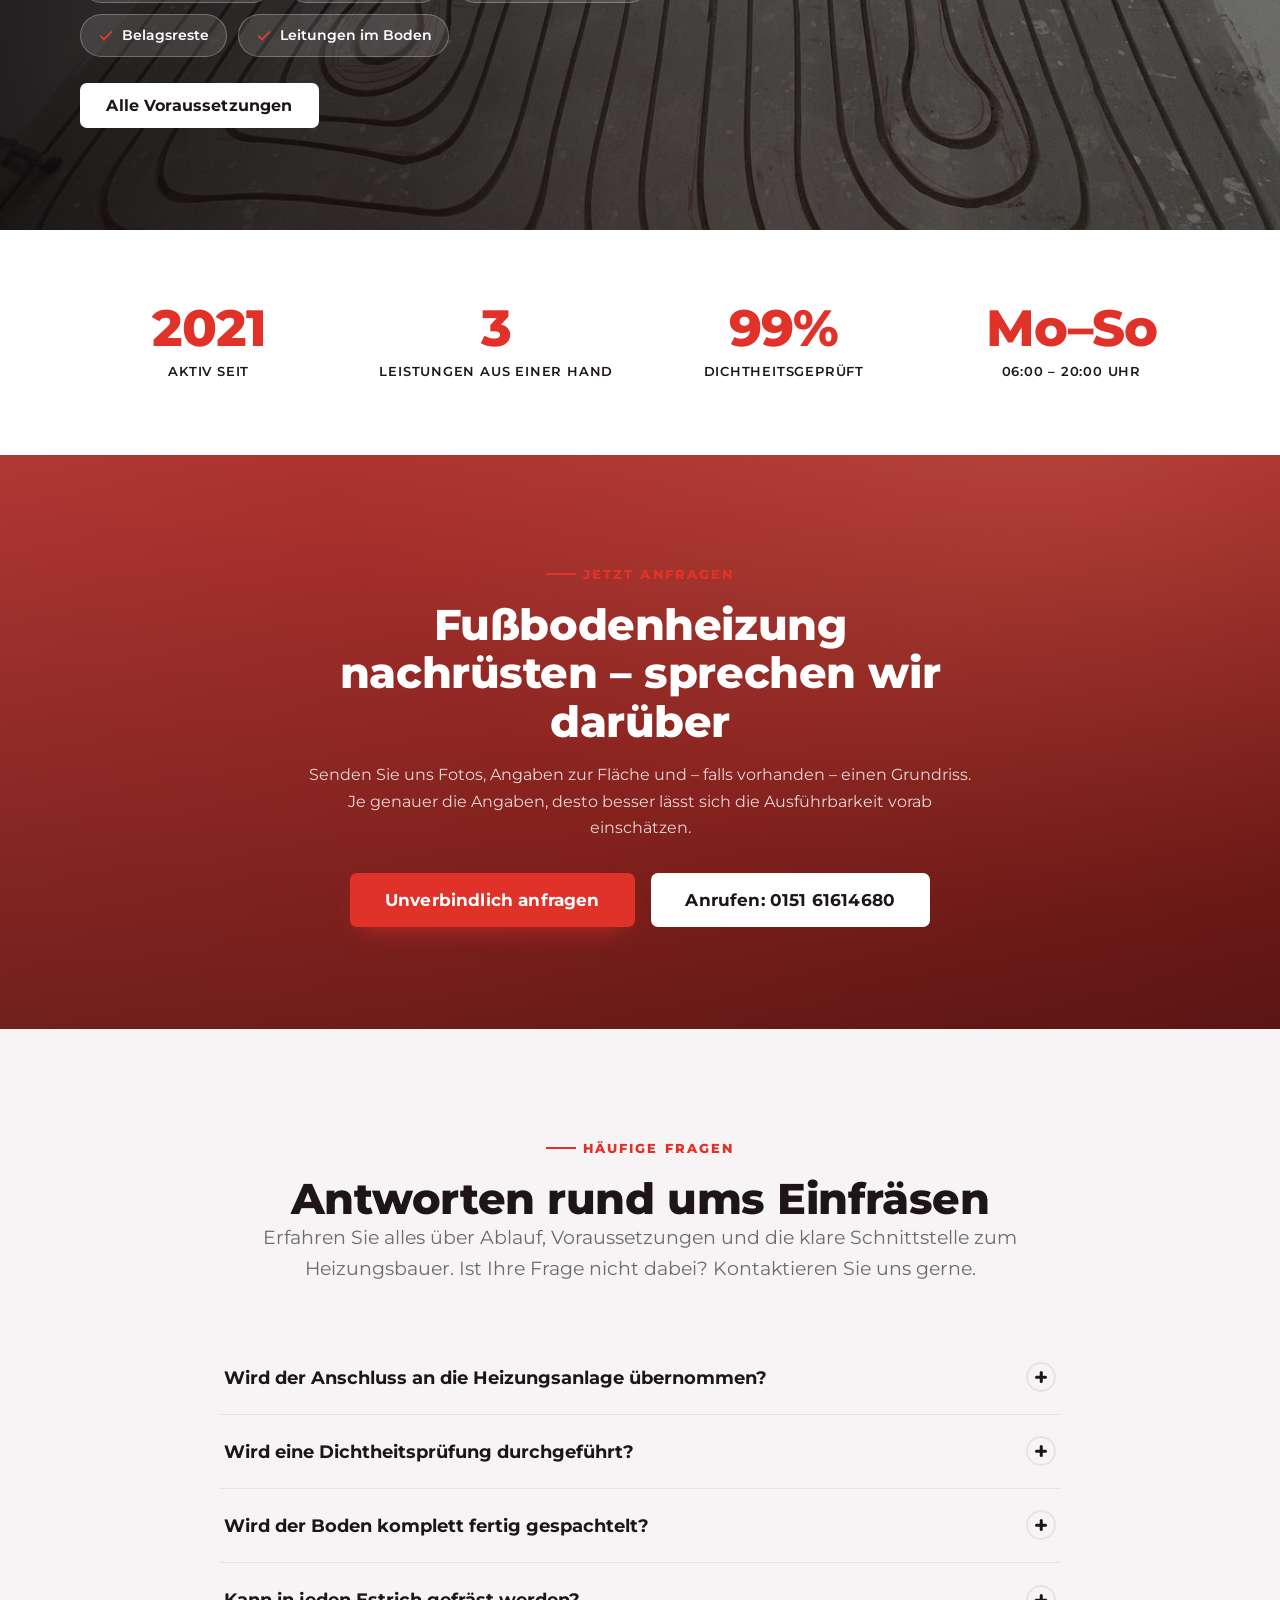
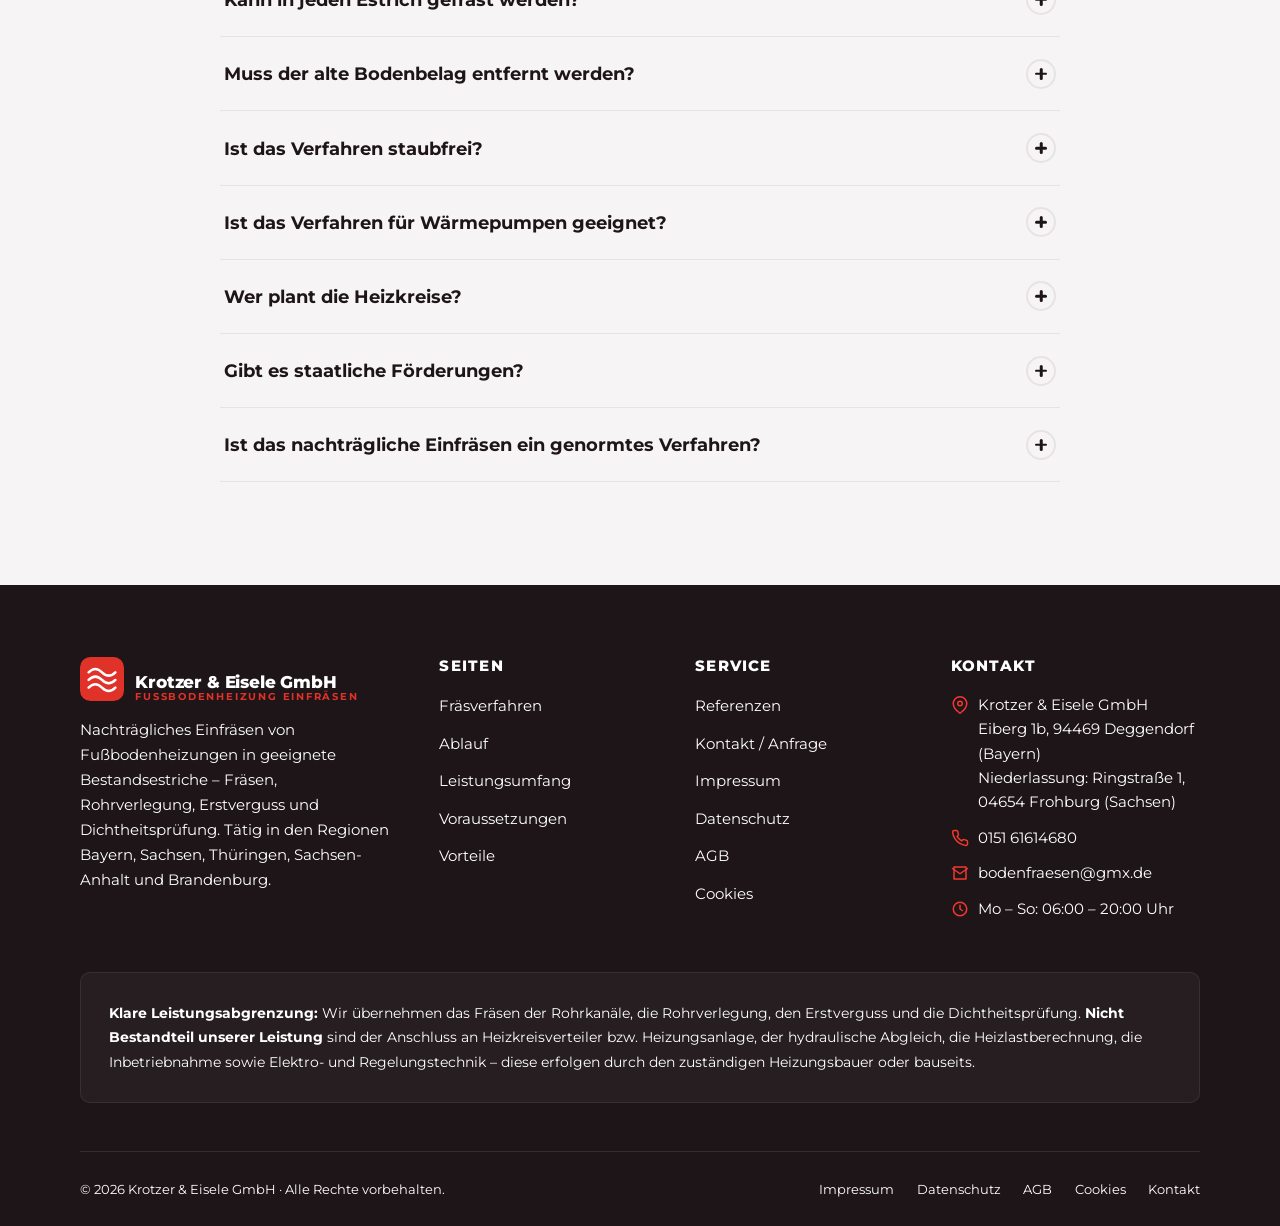
==== commit 4b7c49a7: "Mobile Feinschliff und lesbare Texte auf dunklem Hintergrund Hero-Überschrift mobil neu positioniert" ====
--- a/index.html
+++ b/index.html
@@ -9,7 +9,7 @@
 <link rel="preconnect" href="https://fonts.googleapis.com">
 <link rel="preconnect" href="https://fonts.gstatic.com" crossorigin>
 <link href="https://fonts.googleapis.com/css2?family=Montserrat:wght@400;500;600;700;800&display=swap" rel="stylesheet">
-<link rel="stylesheet" href="css/style.css?v=39">
+<link rel="stylesheet" href="css/style.css?v=41">
 </head>
 <body>
 
--- a/css/style.css
+++ b/css/style.css
@@ -410,7 +410,7 @@
   background:radial-gradient(900px 380px at 85% -10%,rgba(225,50,42,.28),transparent 60%)}
 .pagehero__inner{position:relative;z-index:2;padding-block:clamp(52px,8vw,96px);max-width:760px}
 .pagehero h1{color:#fff;margin-bottom:1rem}
-.pagehero p{color:rgba(255,255,255,.8);font-size:1.1rem;max-width:60ch}
+.pagehero p{color:#fff;font-size:1.1rem;max-width:60ch}
 .pagehero--tall{display:flex;align-items:center;min-height:clamp(440px,50vw,580px)}
 .pagehero__bg{position:absolute;inset:0;z-index:0}
 .pagehero__bg img{width:100%;height:100%;object-fit:cover;object-position:right center;display:block}
@@ -418,7 +418,7 @@
 .pagehero--tall .container{width:100%}
 .pagehero__bg::after{content:"";position:absolute;inset:0;
   background:linear-gradient(90deg,rgba(28,19,22,.93) 0%,rgba(28,19,22,.74) 44%,rgba(28,19,22,.34) 100%)}
-.crumbs{display:flex;gap:.5rem;align-items:center;font-size:.85rem;color:rgba(255,255,255,.6);margin-bottom:1.2rem}
+.crumbs{display:flex;gap:.5rem;align-items:center;font-size:.85rem;color:#fff;margin-bottom:1.2rem}
 .crumbs a:hover{color:#fff}
 .crumbs span{color:var(--red-2)}
 
@@ -567,7 +567,7 @@
 .cookie-banner.show{transform:none}
 .cookie-banner__inner{max-width:var(--maxw);margin-inline:auto;padding:clamp(14px,2.2vw,20px) var(--gut);
   display:flex;flex-wrap:wrap;gap:.9rem 1.6rem;align-items:center;justify-content:space-between}
-.cookie-banner p{font-size:.88rem;line-height:1.55;max-width:66ch;margin:0}
+.cookie-banner p{color:#fff;font-size:.88rem;line-height:1.55;max-width:66ch;margin:0}
 .cookie-banner a{color:#fff;text-decoration:underline}
 .cookie-banner__actions{display:flex;flex-wrap:wrap;gap:.6rem;flex-shrink:0}
 .cookie-banner .btn{padding:.7em 1.3em;font-size:.88rem}
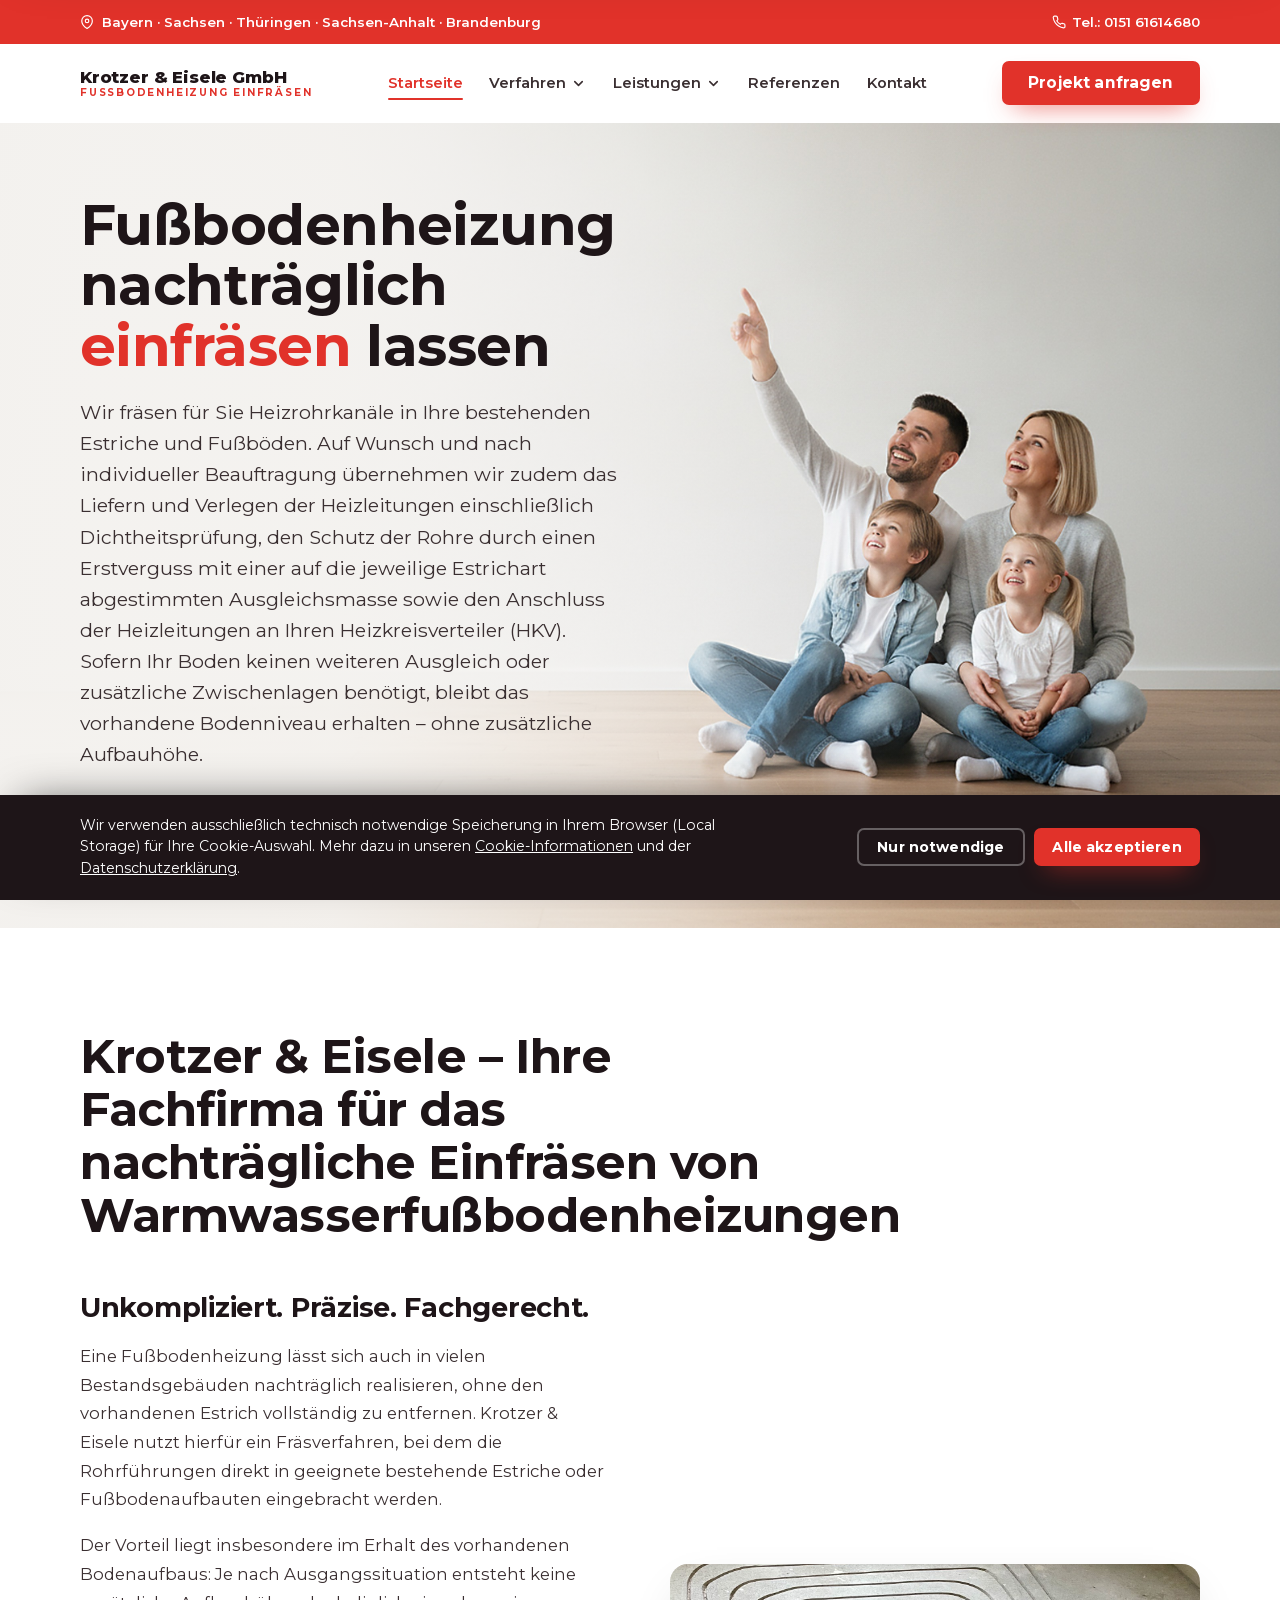
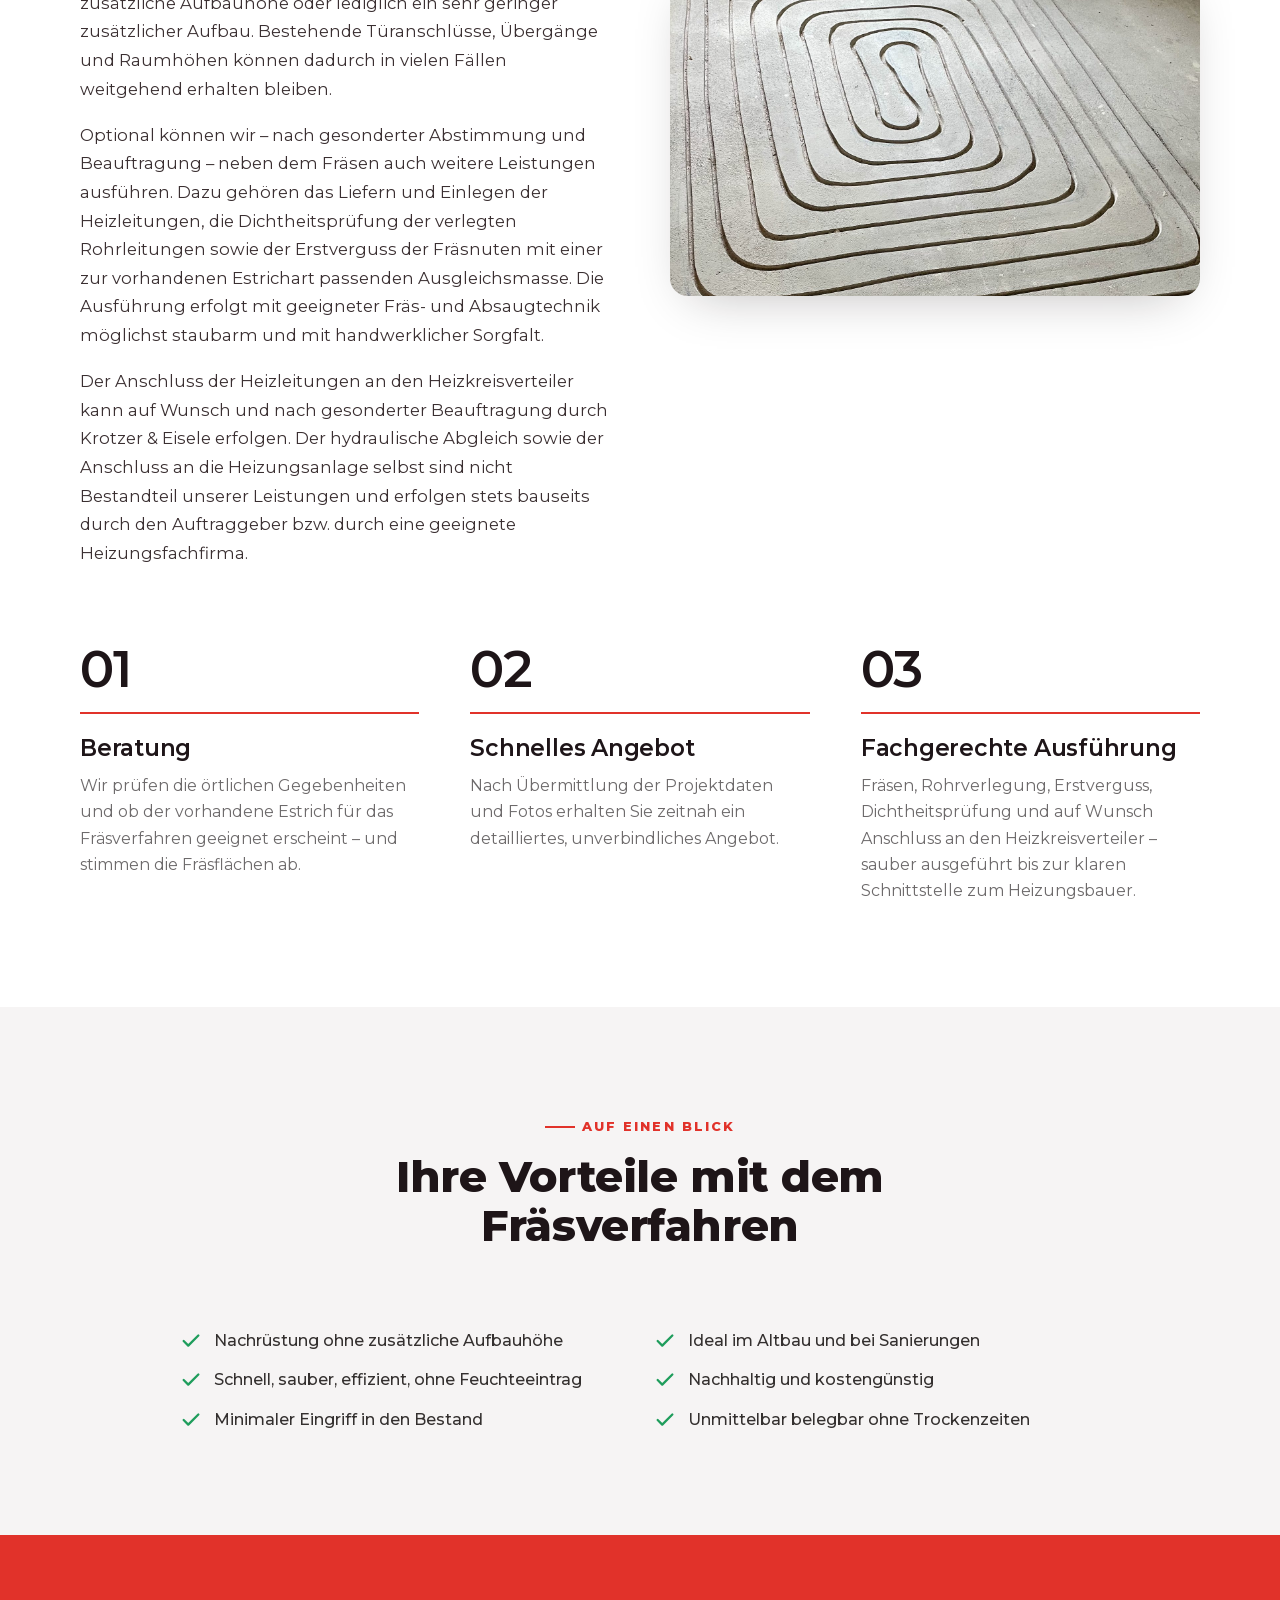
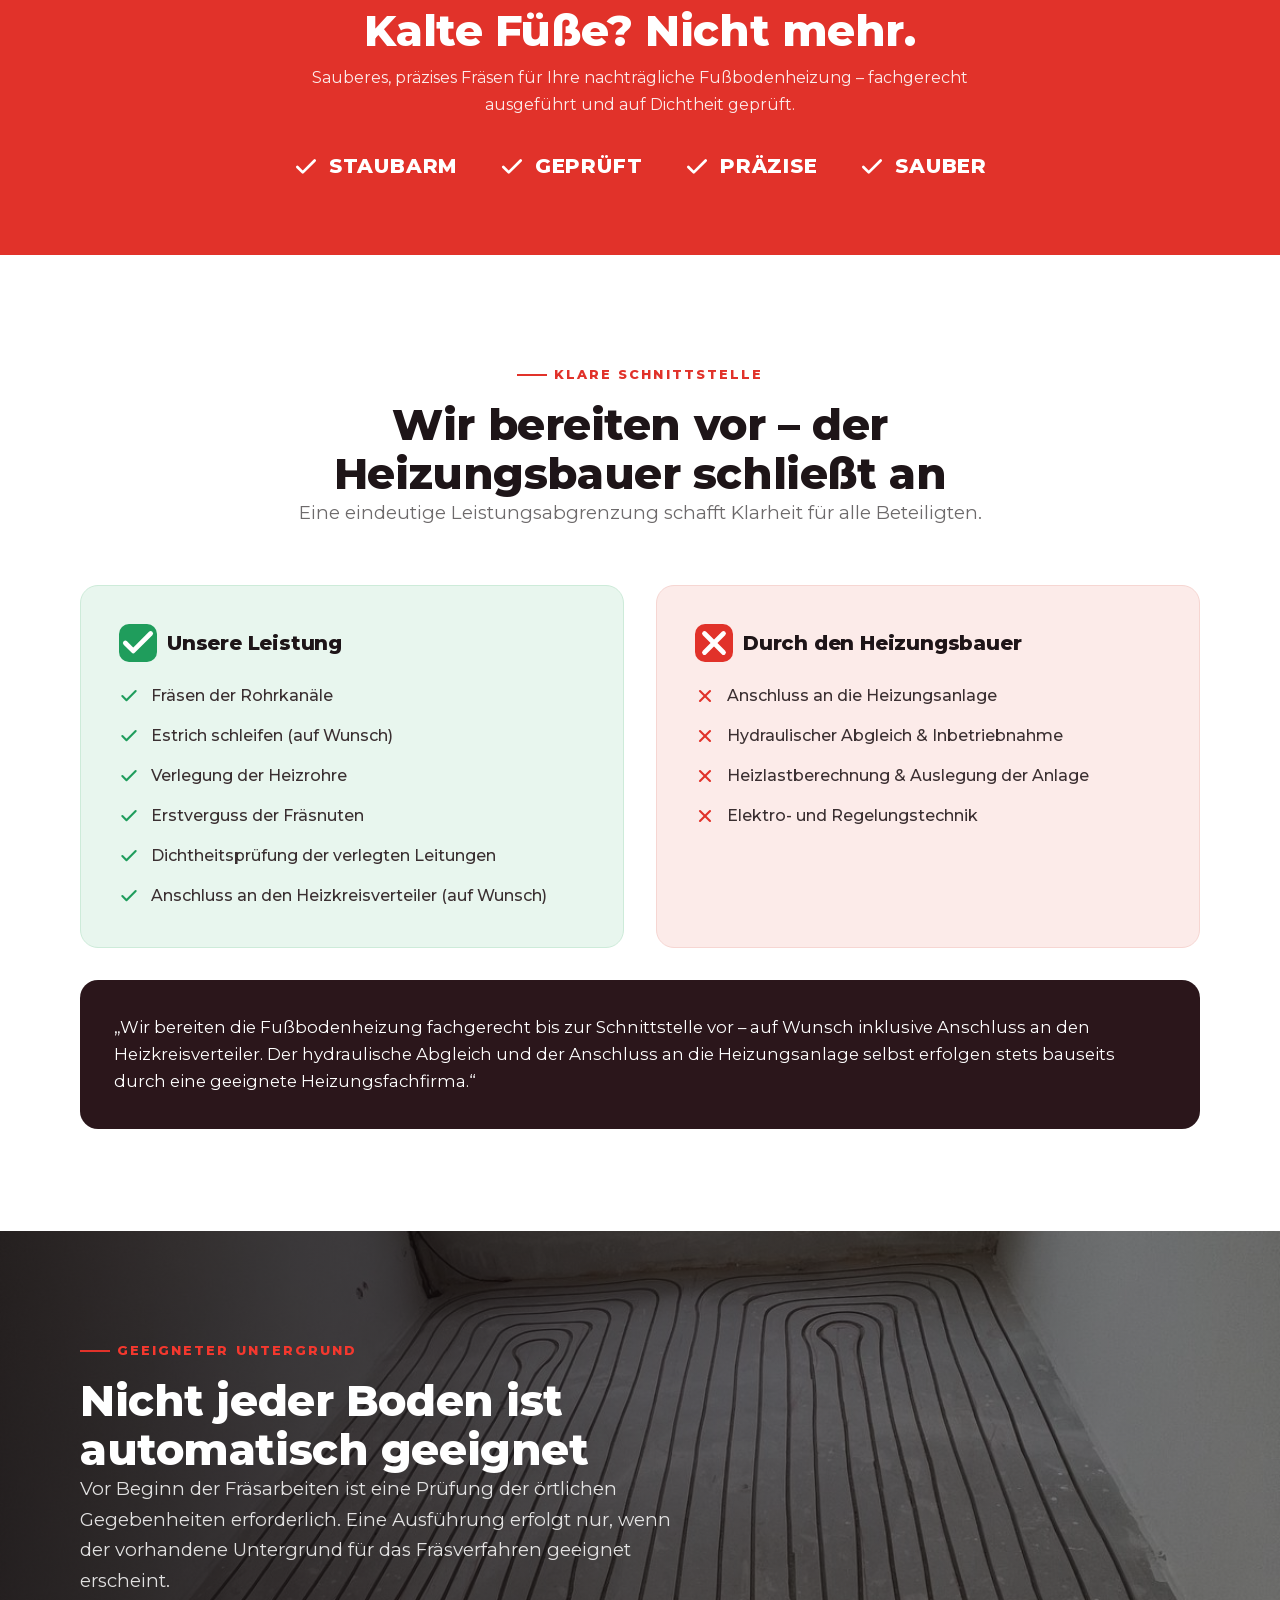
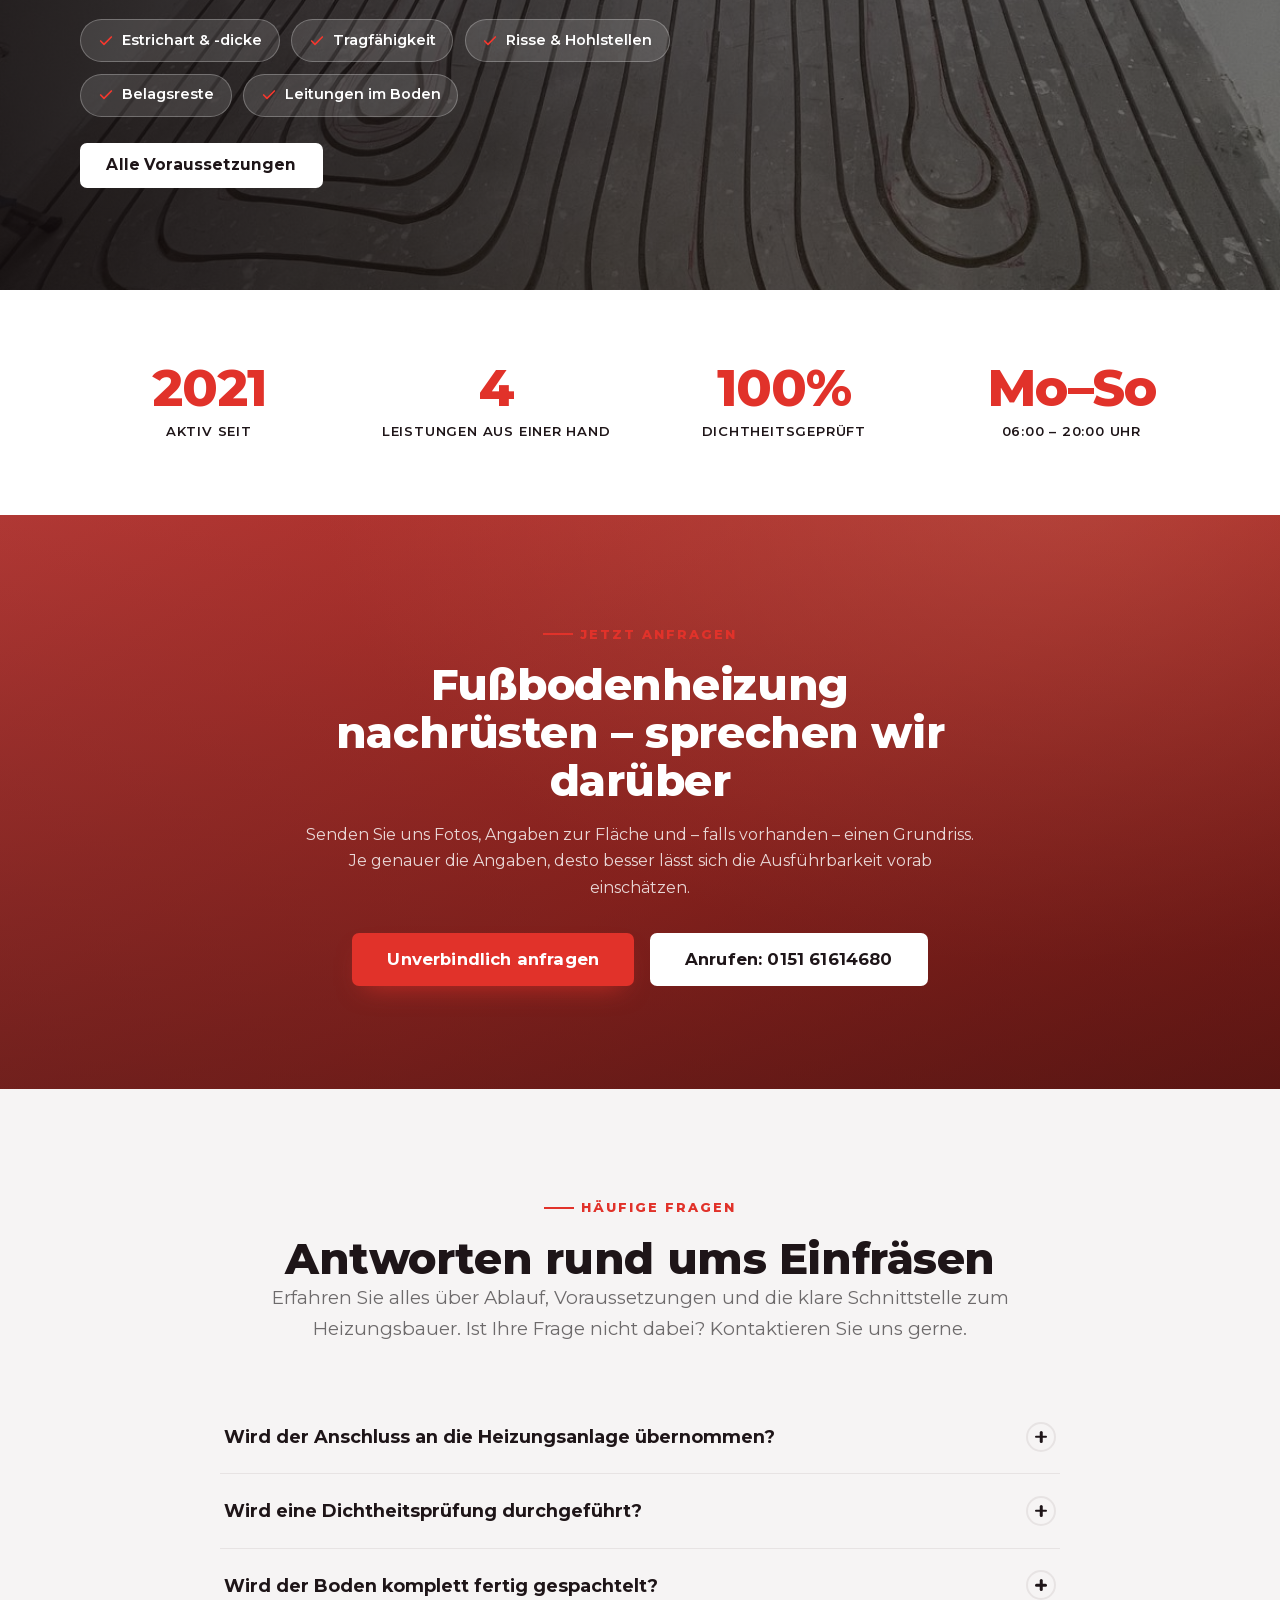
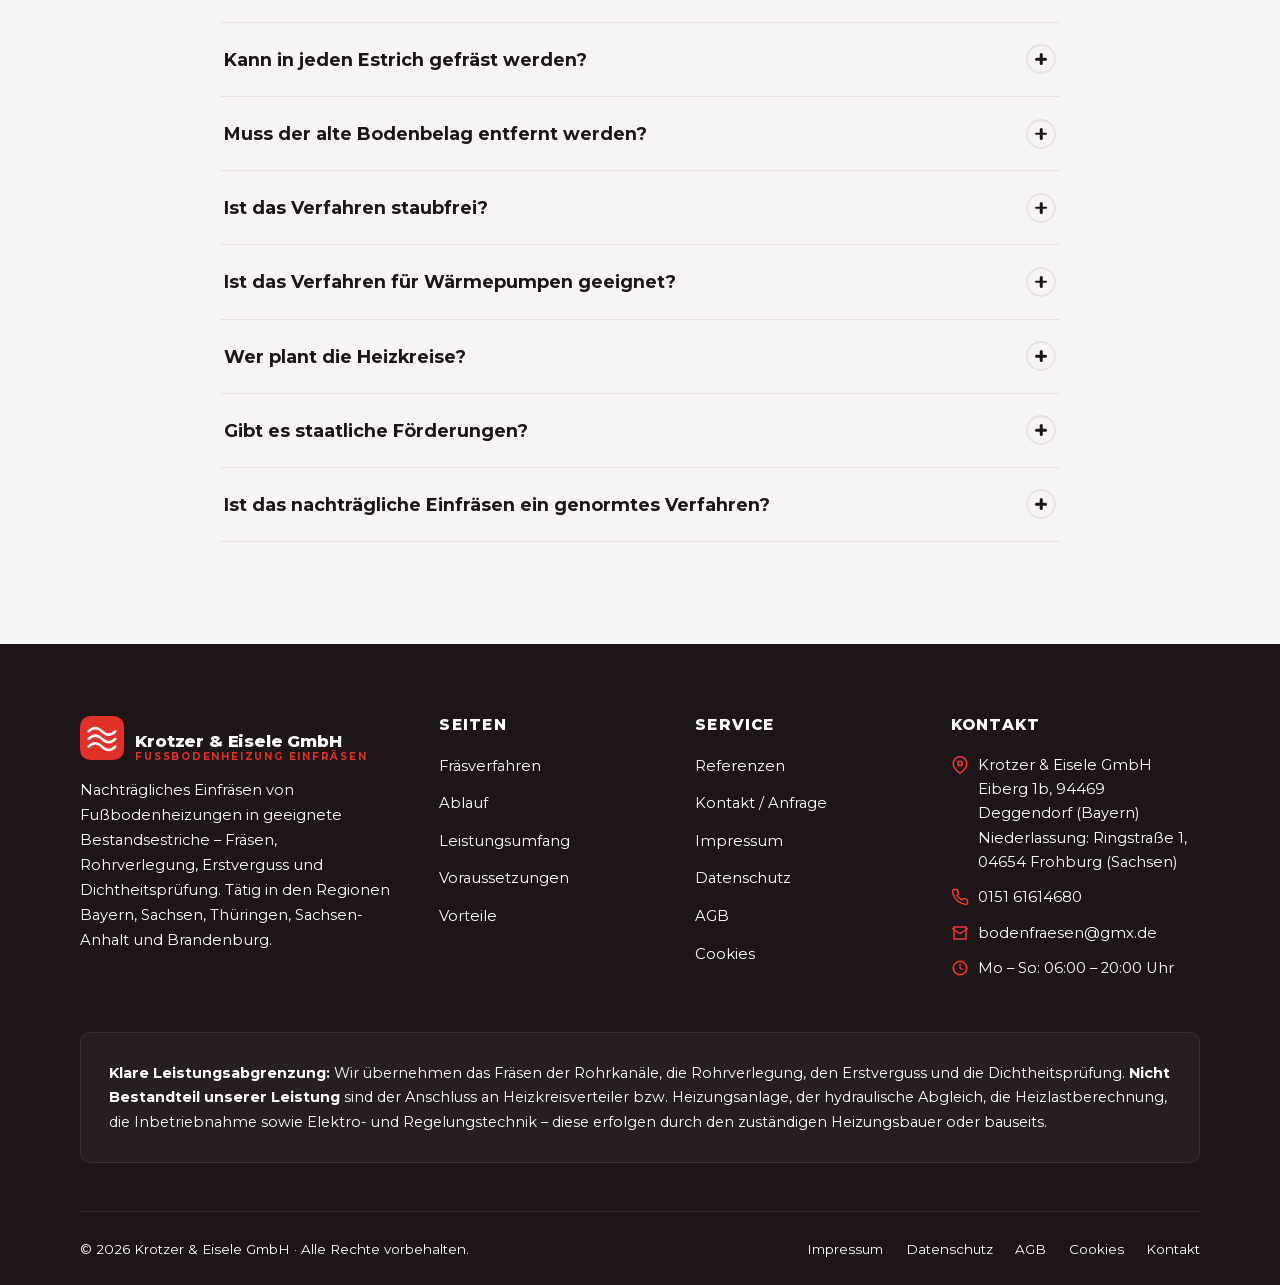
==== commit 2090ce3a: "Rechtstexte vervollständigt und Google Fonts lokal eingebunden Impressum mit offiziellen Firmendaten" ====
--- a/index.html
+++ b/index.html
@@ -6,10 +6,7 @@
 <title>Fußbodenheizung nachträglich einfräsen lassen | Krotzer &amp; Eisele GmbH</title>
 <meta name="description" content="Krotzer &amp; Eisele GmbH fräst Fußbodenheizungen nachträglich in geeignete Bestandsestriche – Fräsen, Rohrverlegung, Erstverguss und Dichtheitsprüfung. Ohne vollständigen Estrichrückbau, mit geringer Aufbauhöhe. Tätig in den Regionen Bayern, Sachsen, Thüringen, Sachsen-Anhalt und Brandenburg.">
 <meta name="keywords" content="Fußbodenheizung fräsen, Fußbodenheizung nachträglich fräsen, Fußbodenheizung einfräsen, Heizrohre in Estrich fräsen, Fußbodenheizung nachrüsten Deggendorf">
-<link rel="preconnect" href="https://fonts.googleapis.com">
-<link rel="preconnect" href="https://fonts.gstatic.com" crossorigin>
-<link href="https://fonts.googleapis.com/css2?family=Montserrat:wght@400;500;600;700;800&display=swap" rel="stylesheet">
-<link rel="stylesheet" href="css/style.css?v=41">
+<link rel="stylesheet" href="css/style.css?v=42">
 </head>
 <body>
 
@@ -356,7 +353,7 @@
 <!-- ============ COOKIE-BANNER (auf allen Seiten identisch) ============ -->
 <div class="cookie-banner" id="cookieBanner" role="dialog" aria-label="Cookie-Hinweis">
   <div class="cookie-banner__inner">
-    <p>Wir verwenden technisch notwendige Speicherung sowie externe Schriftarten (Google Fonts). Mehr dazu in unseren <a href="cookies.html">Cookie-Informationen</a> und der <a href="datenschutz.html">Datenschutzerklärung</a>.</p>
+    <p>Wir verwenden ausschließlich technisch notwendige Speicherung in Ihrem Browser (Local Storage) für Ihre Cookie-Auswahl. Mehr dazu in unseren <a href="cookies.html">Cookie-Informationen</a> und der <a href="datenschutz.html">Datenschutzerklärung</a>.</p>
     <div class="cookie-banner__actions">
       <button class="btn btn--ghost" data-cookie="essential">Nur notwendige</button>
       <button class="btn btn--primary" data-cookie="all">Alle akzeptieren</button>
--- a/css/style.css
+++ b/css/style.css
@@ -1,3 +1,15 @@
+/* ---------- Montserrat lokal (DSGVO: keine Google-Server) ---------- */
+@font-face{
+  font-family:'Montserrat';font-style:normal;font-weight:400 800;font-display:swap;
+  src:url('../assets/fonts/montserrat-latin-ext.woff2') format('woff2');
+  unicode-range:U+0100-02BA, U+02BD-02C5, U+02C7-02CC, U+02CE-02D7, U+02DD-02FF, U+0304, U+0308, U+0329, U+1D00-1DBF, U+1E00-1E9F, U+1EF2-1EFF, U+2020, U+20A0-20AB, U+20AD-20C0, U+2113, U+2C60-2C7F, U+A720-A7FF;
+}
+@font-face{
+  font-family:'Montserrat';font-style:normal;font-weight:400 800;font-display:swap;
+  src:url('../assets/fonts/montserrat-latin.woff2') format('woff2');
+  unicode-range:U+0000-00FF, U+0131, U+0152-0153, U+02BB-02BC, U+02C6, U+02DA, U+02DC, U+0304, U+0308, U+0329, U+2000-206F, U+20AC, U+2122, U+2191, U+2193, U+2212, U+2215, U+FEFF, U+FFFD;
+}
+
 /* =====================================================================
    Krotzer & Eisele GmbH – Fußbodenheizung fräsen
    Design system  ·  inspiriert am Look von MYN Fräsen
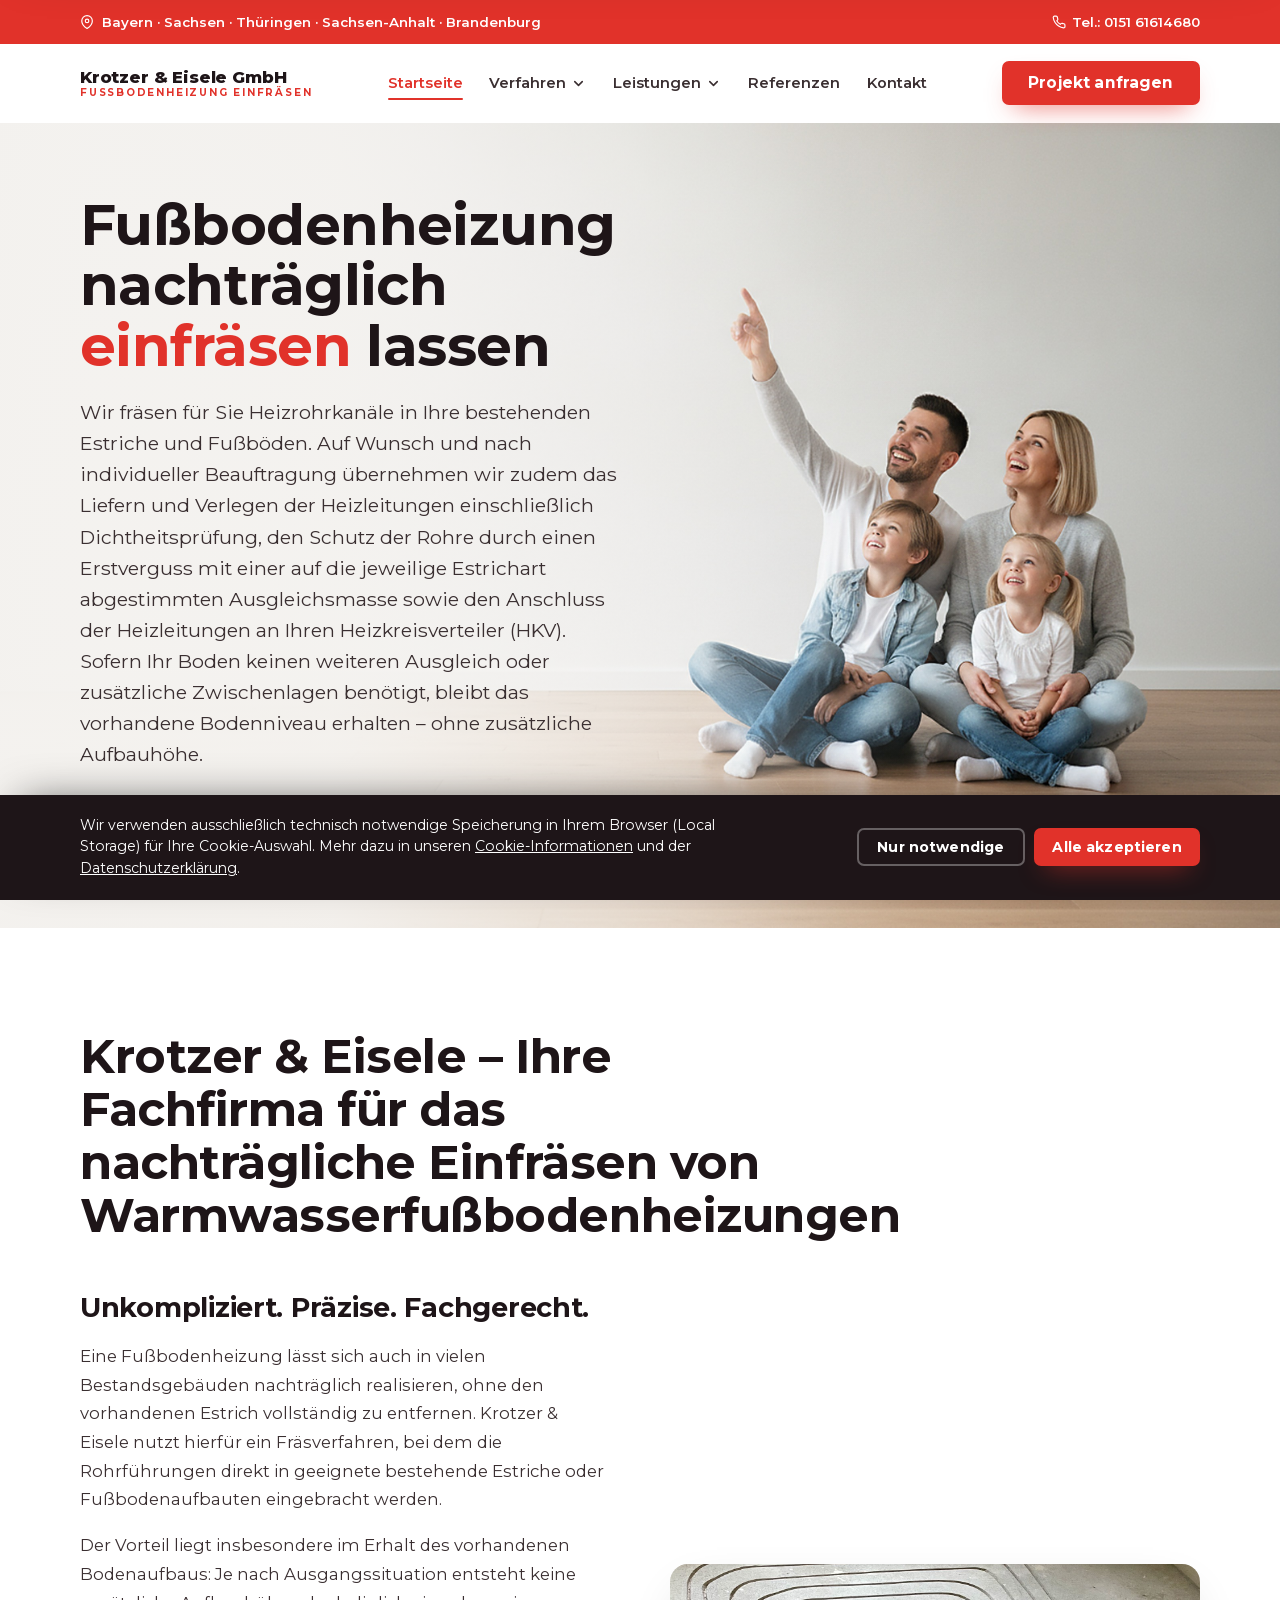
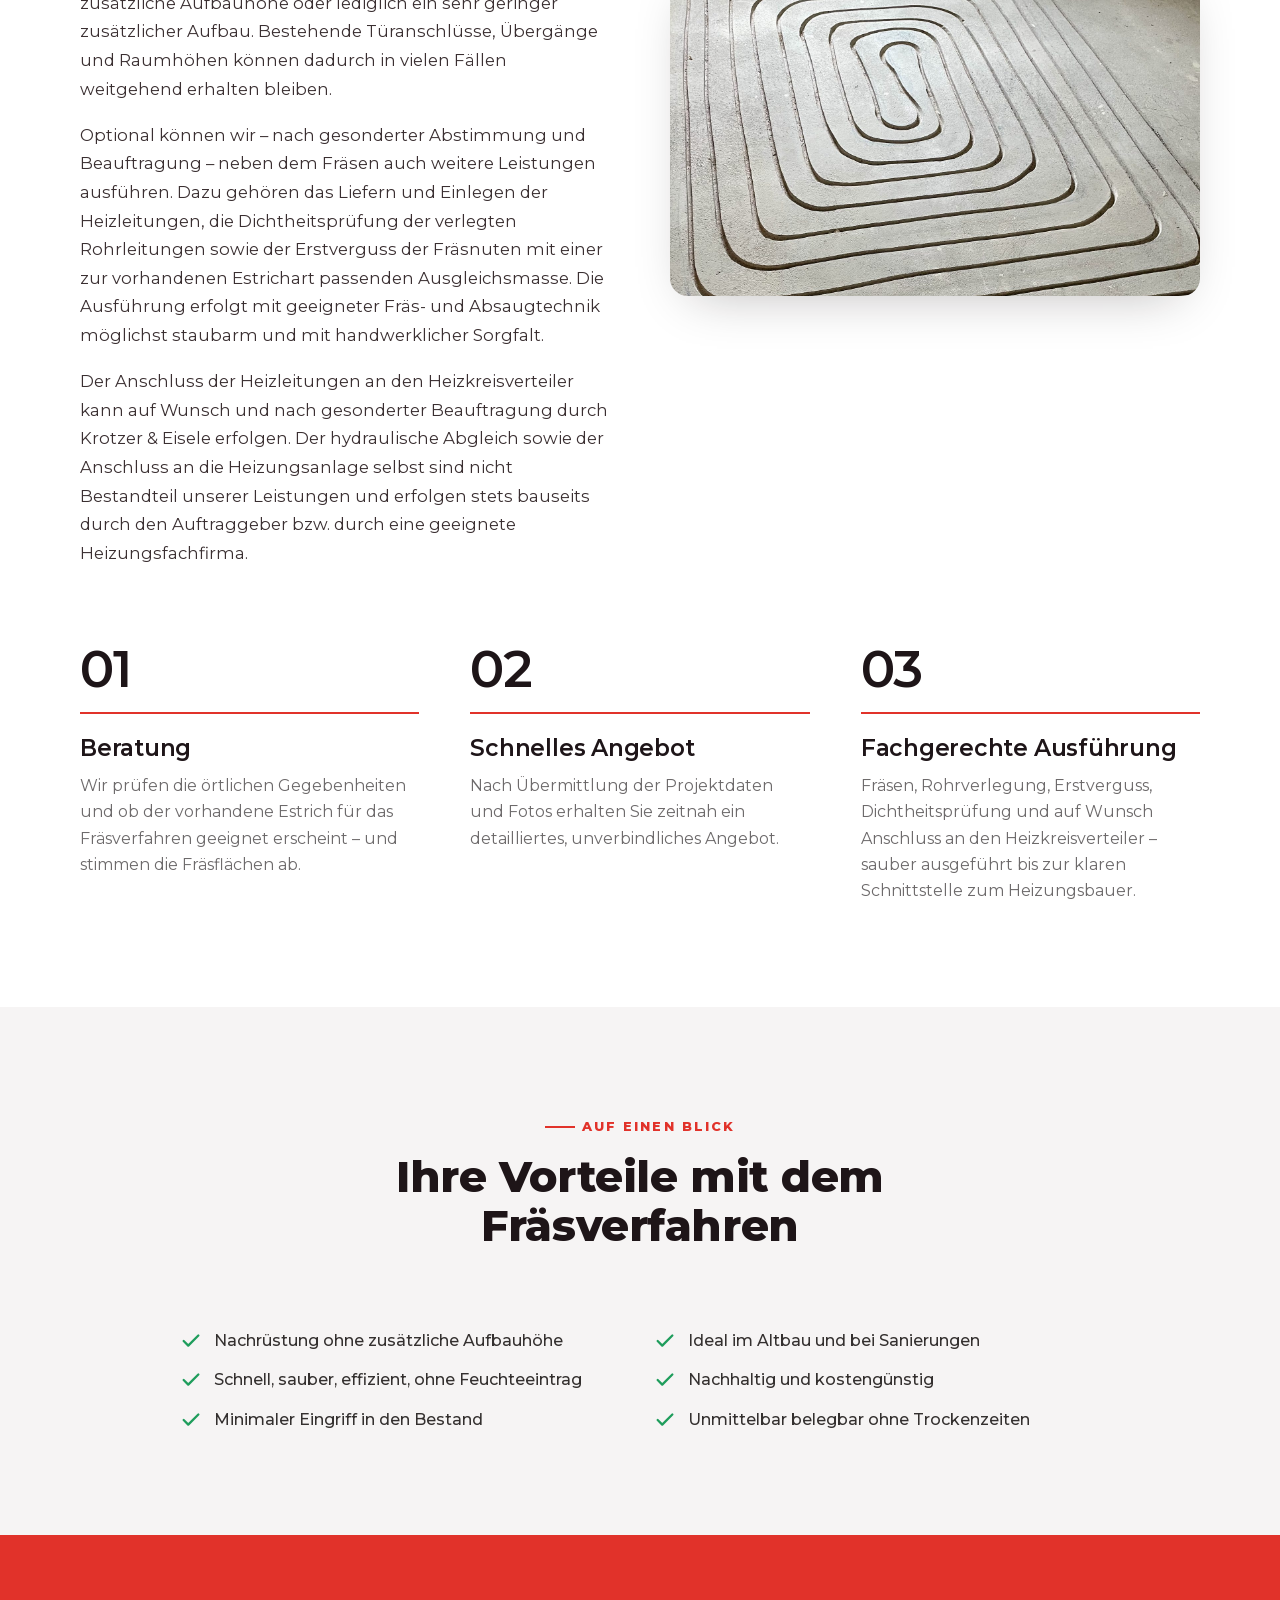
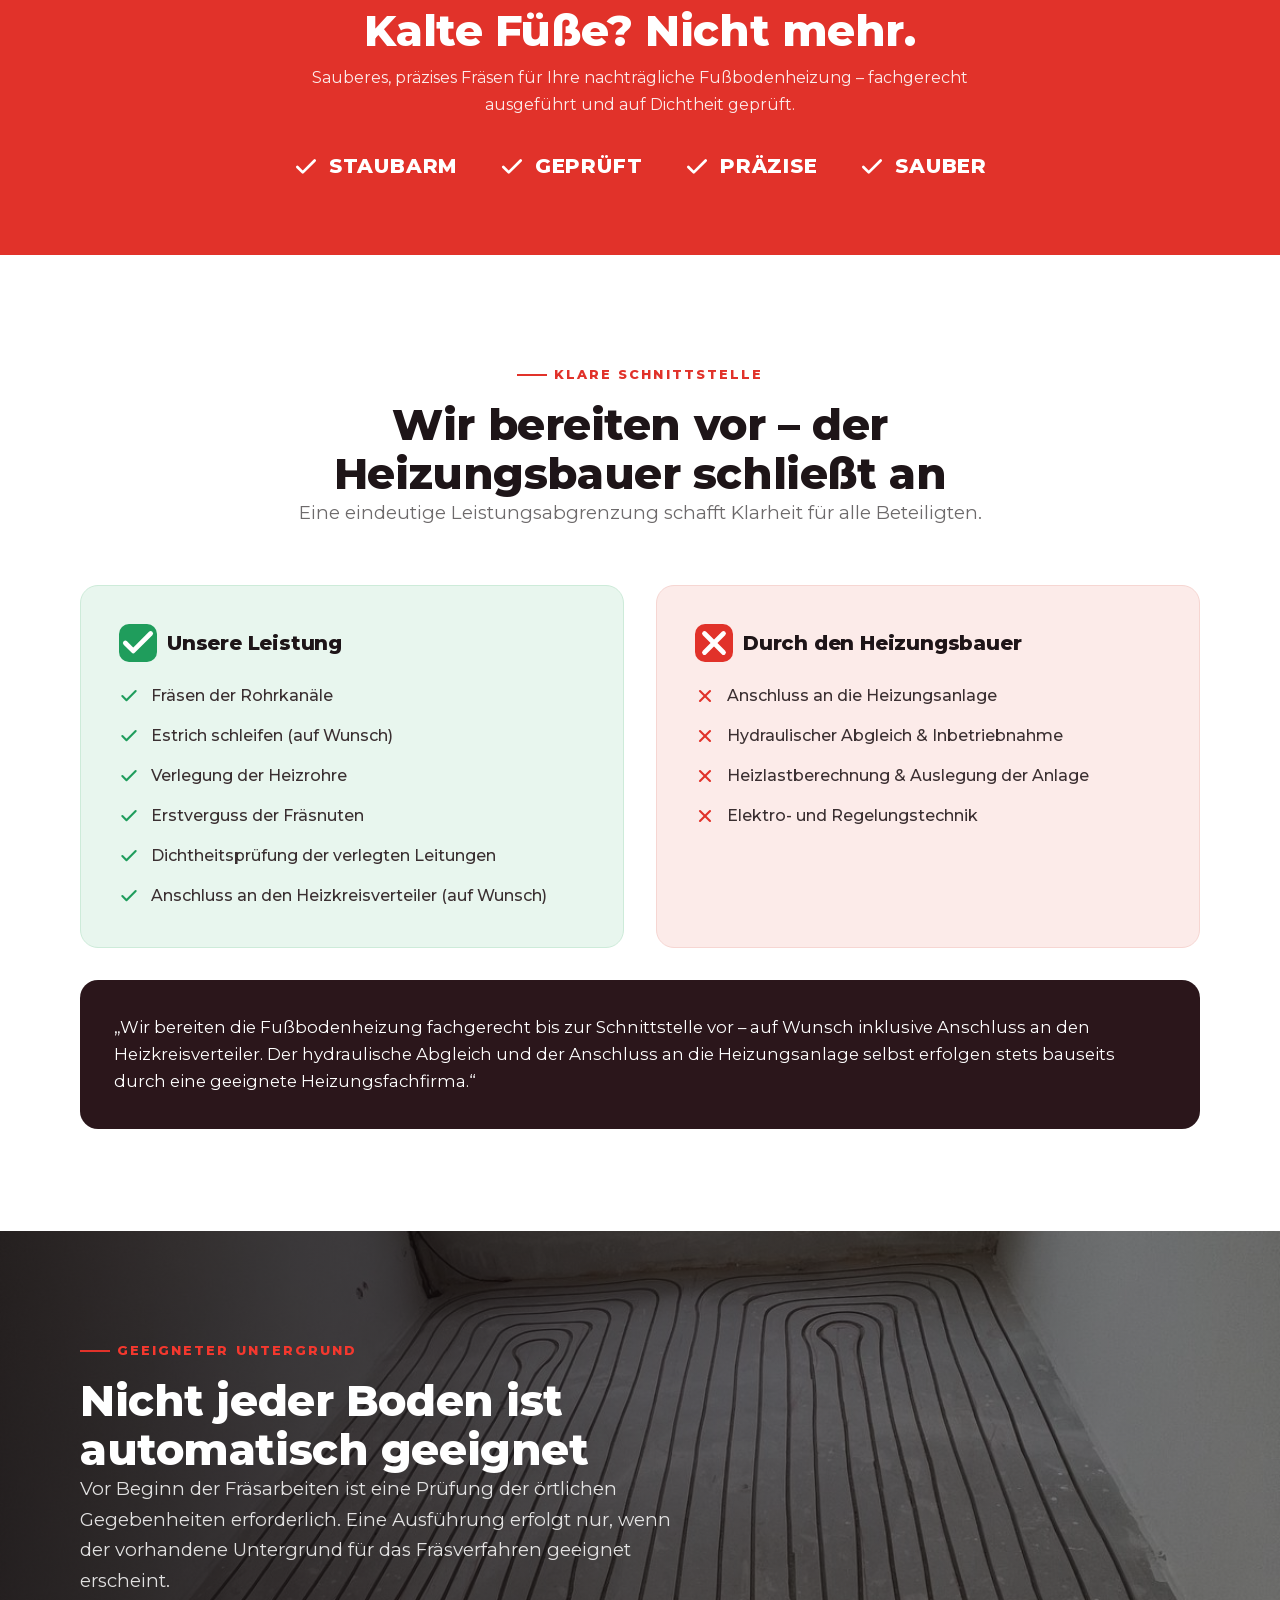
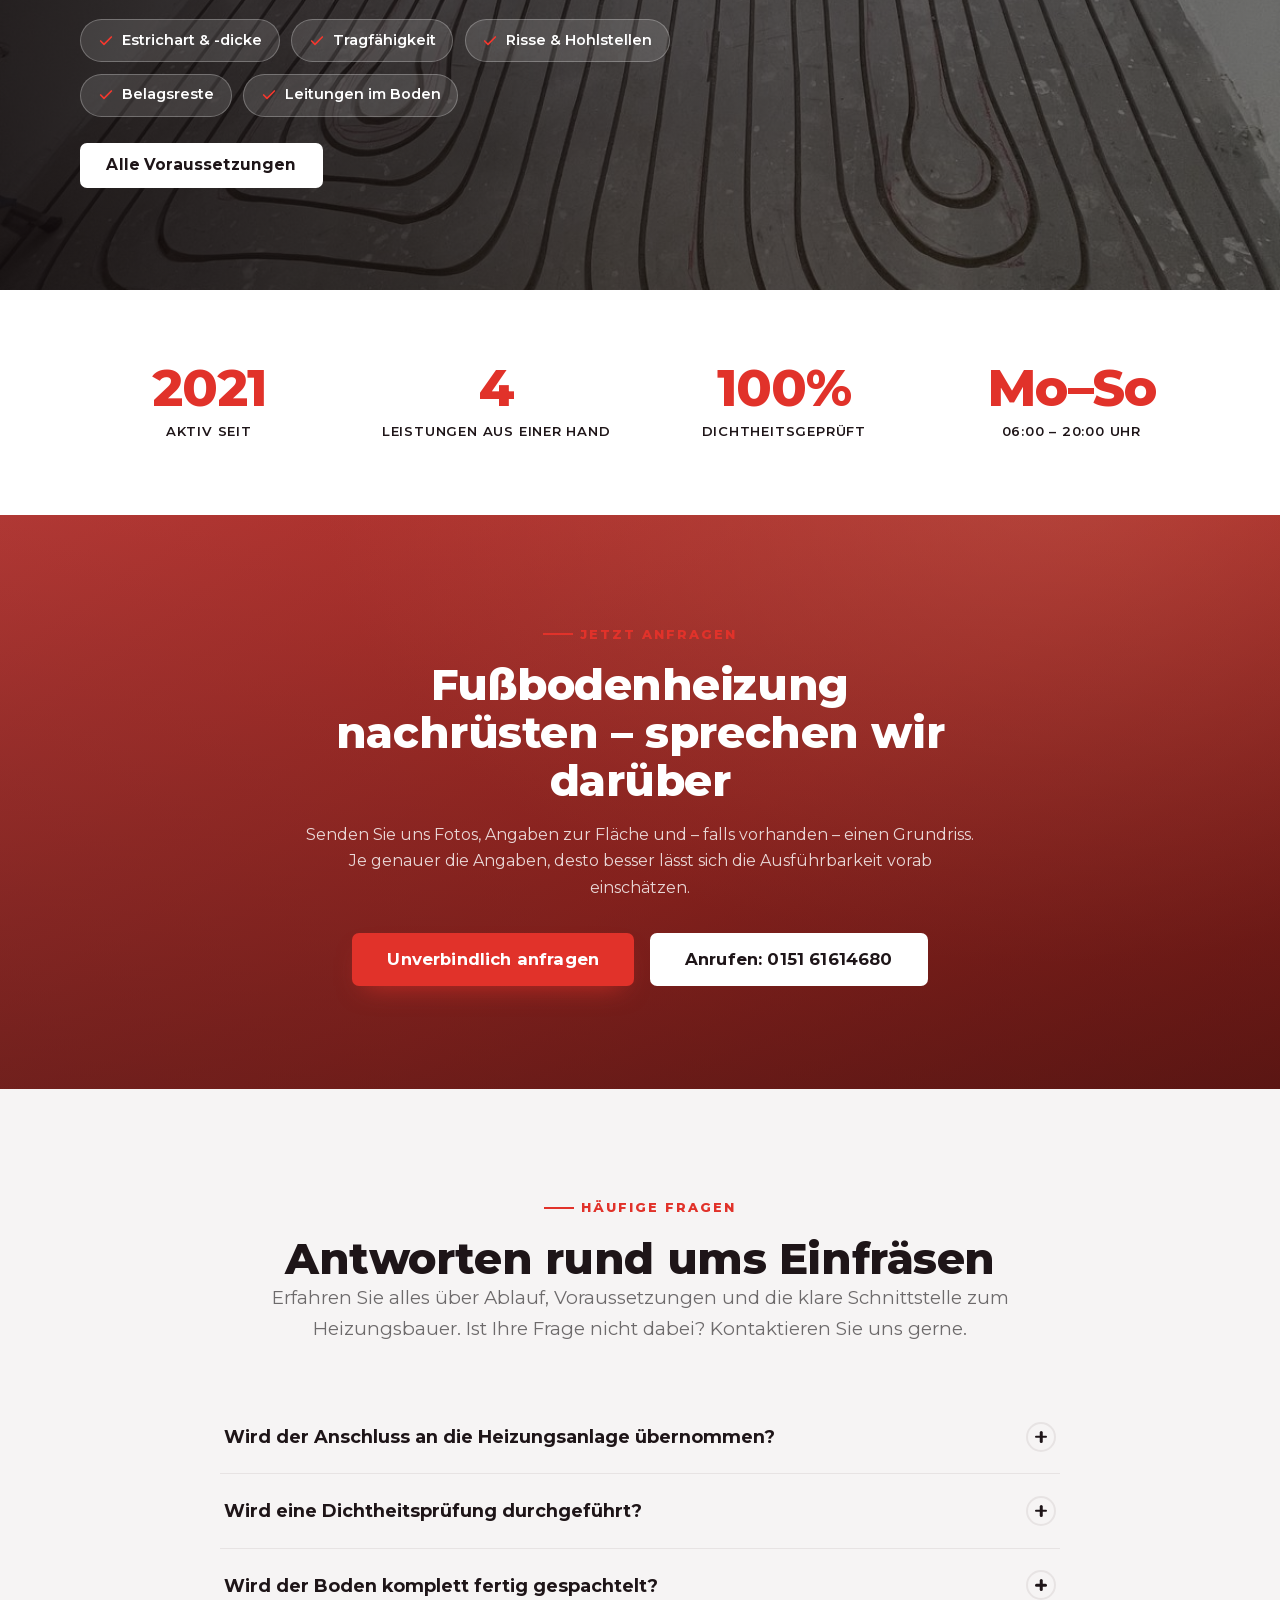
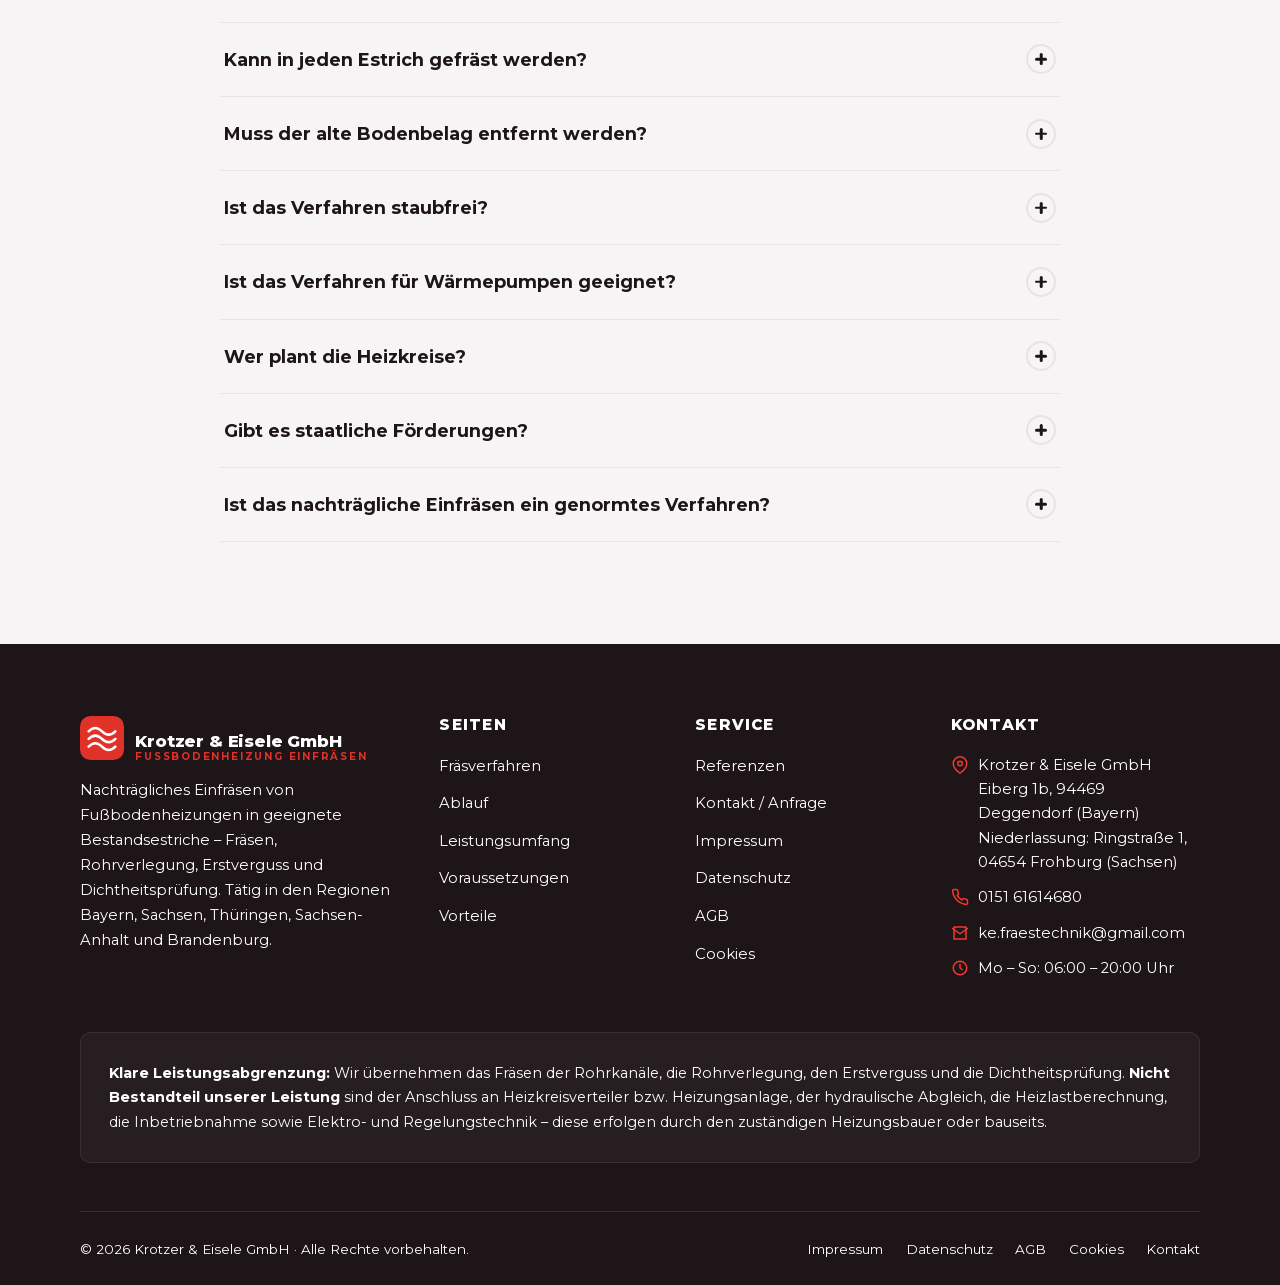
==== commit 3b12c7ec: "E-Mail-Adresse auf ke.fraestechnik@gmail.com aktualisiert Co-Authored-By: Claude Fable 5 <noreply@an" ====
--- a/index.html
+++ b/index.html
@@ -333,7 +333,7 @@
         <ul class="footer__contact">
           <li><svg viewBox="0 0 24 24" fill="none" stroke="currentColor" stroke-width="2" stroke-linecap="round" stroke-linejoin="round"><path d="M21 10c0 7-9 13-9 13s-9-6-9-13a9 9 0 0 1 18 0z"/><circle cx="12" cy="10" r="3"/></svg><span>Krotzer &amp; Eisele GmbH<br>Eiberg 1b, 94469 Deggendorf (Bayern)<br>Niederlassung: Ringstraße 1, 04654 Frohburg (Sachsen)</span></li>
           <li><svg viewBox="0 0 24 24" fill="none" stroke="currentColor" stroke-width="2" stroke-linecap="round" stroke-linejoin="round"><path d="M22 16.92v3a2 2 0 0 1-2.18 2 19.79 19.79 0 0 1-8.63-3.07 19.5 19.5 0 0 1-6-6 19.79 19.79 0 0 1-3.07-8.67A2 2 0 0 1 4.11 2h3a2 2 0 0 1 2 1.72c.13.96.36 1.9.7 2.81a2 2 0 0 1-.45 2.11L8.09 9.91a16 16 0 0 0 6 6l1.27-1.27a2 2 0 0 1 2.11-.45c.91.34 1.85.57 2.81.7A2 2 0 0 1 22 16.92z"/></svg><a href="tel:+4915161614680">0151 61614680</a></li>
-          <li><svg viewBox="0 0 24 24" fill="none" stroke="currentColor" stroke-width="2" stroke-linecap="round" stroke-linejoin="round"><path d="M4 4h16v16H4z"/><path d="m22 6-10 7L2 6"/></svg><a href="mailto:bodenfraesen@gmx.de">bodenfraesen@gmx.de</a></li>
+          <li><svg viewBox="0 0 24 24" fill="none" stroke="currentColor" stroke-width="2" stroke-linecap="round" stroke-linejoin="round"><path d="M4 4h16v16H4z"/><path d="m22 6-10 7L2 6"/></svg><a href="mailto:ke.fraestechnik@gmail.com">ke.fraestechnik@gmail.com</a></li>
           <li><svg viewBox="0 0 24 24" fill="none" stroke="currentColor" stroke-width="2" stroke-linecap="round" stroke-linejoin="round"><circle cx="12" cy="12" r="9"/><path d="M12 7v5l3 2"/></svg><span>Mo – So: 06:00 – 20:00 Uhr</span></li>
         </ul>
       </div>
